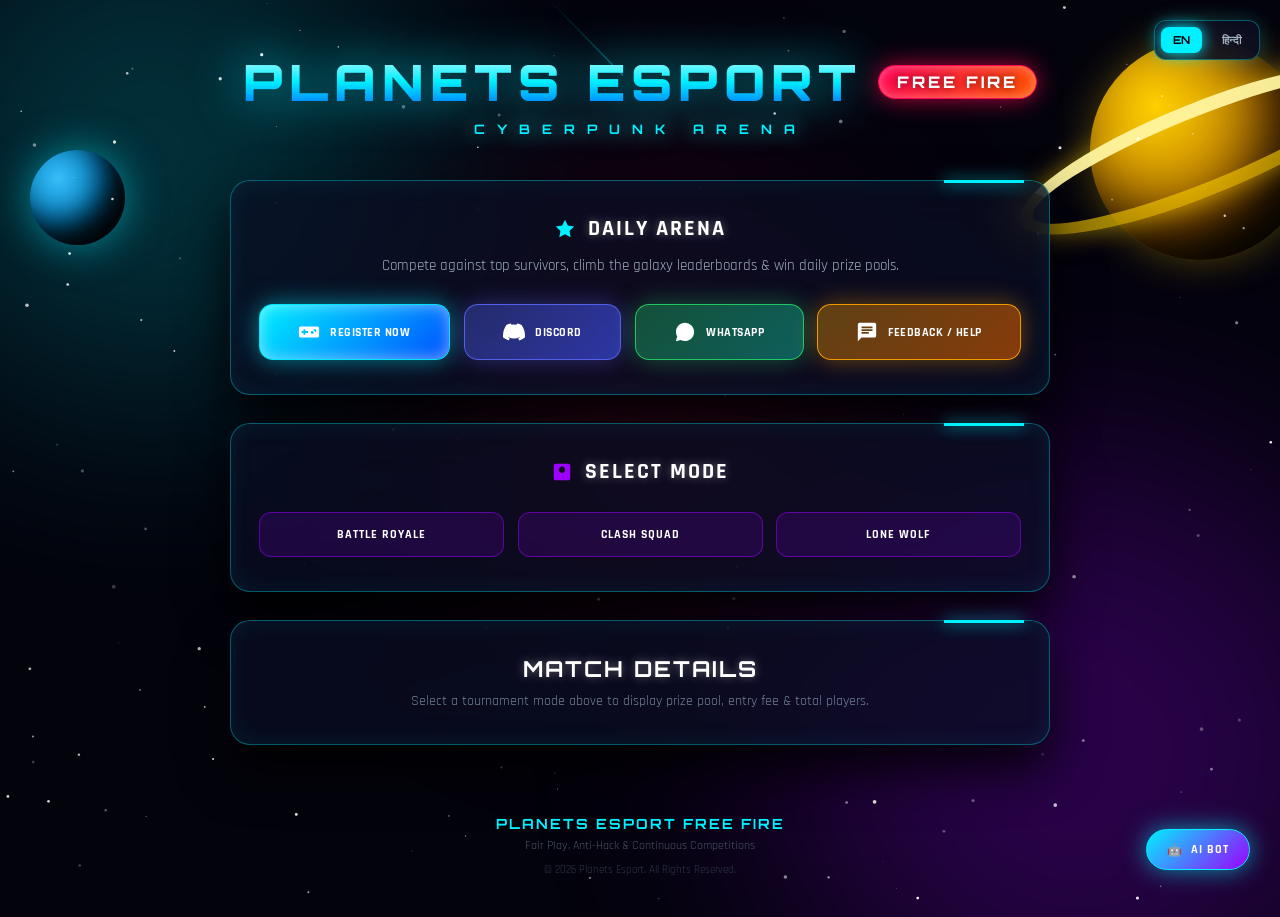
==== index.html @ 7aed485d "Add files via upload" ====
<!DOCTYPE html>
<html lang="en">

<head>
  <meta charset="UTF-8">
  <meta name="viewport" content="width=device-width, initial-scale=1.0">
  <title data-en="PLANETS ESPORT | Cyberpunk Arena" data-hi="प्लैनेट्स ईस्पोर्ट्स | साइबरपंक एरिना">PLANETS ESPORT | Cyberpunk Arena</title>

  <!-- Google Fonts -->
  <link rel="preconnect" href="https://fonts.googleapis.com">
  <link rel="preconnect" href="https://fonts.gstatic.com" crossorigin>
  <link href="https://fonts.googleapis.com/css2?family=Orbitron:wght@500;700;900&family=Rajdhani:wght@600;700&display=swap" rel="stylesheet">

  <style>
    :root {
      --primary: #00f0ff;
      --secondary: #9d00ff;
      --accent: #ff0055;
      --gold: #ffd700;
      --bg-dark: #03030c;
      --card-bg: rgba(10, 14, 35, 0.75);
      --card-border: rgba(0, 240, 255, 0.35);
    }

    html {
      scroll-behavior: smooth;
    }

    * {
      margin: 0;
      padding: 0;
      box-sizing: border-box;
      font-family: 'Rajdhani', sans-serif;
    }

    body {
      background: var(--bg-dark);
      color: #ffffff;
      overflow-x: hidden;
      min-height: 100vh;
      position: relative;
      -webkit-font-smoothing: antialiased;
      -moz-osx-font-smoothing: grayscale;
    }

    /* --- LANGUAGE SWITCHER STYLES --- */
    .lang-switcher {
      position: absolute;
      top: 20px;
      right: 20px;
      z-index: 100;
      display: flex;
      gap: 8px;
      background: rgba(10, 14, 35, 0.85);
      backdrop-filter: blur(15px);
      border: 1px solid var(--card-border);
      padding: 6px;
      border-radius: 12px;
      box-shadow: 0 0 20px rgba(0, 240, 255, 0.2);
    }

    .lang-btn {
      background: transparent;
      border: none;
      color: #a0aec0;
      font-family: 'Orbitron', sans-serif;
      font-weight: 700;
      font-size: 11px;
      padding: 6px 12px;
      border-radius: 8px;
      cursor: pointer;
      transition: all 0.3s ease;
    }

    .lang-btn.active, .lang-btn:hover {
      background: var(--primary);
      color: #03030c;
      box-shadow: 0 0 15px var(--primary);
    }

    /* --- BACKGROUND CANVAS & COSMIC GLOWS --- */
    #space-canvas {
      position: fixed;
      inset: 0;
      width: 100%;
      height: 100%;
      pointer-events: none;
      z-index: -10;
      will-change: transform;
    }

    .nebula-glow {
      position: fixed;
      border-radius: 50%;
      filter: blur(120px);
      pointer-events: none;
      z-index: -15;
      animation: pulseGlow 10s ease-in-out infinite alternate;
      will-change: transform, opacity;
    }

    .glow-1 {
      width: 500px;
      height: 500px;
      background: rgba(0, 240, 255, 0.2);
      top: -100px;
      left: -100px;
    }

    .glow-2 {
      width: 600px;
      height: 600px;
      background: rgba(157, 0, 255, 0.25);
      bottom: -150px;
      right: -100px;
      animation-delay: -3s;
    }

    .glow-3 {
      width: 400px;
      height: 400px;
      background: rgba(255, 0, 85, 0.18);
      top: 45%;
      left: 50%;
      transform: translate3d(-50%, -50%, 0);
      animation-delay: -6s;
    }

    @keyframes pulseGlow {
      0% { opacity: 0.5; transform: scale(0.85) translate3d(0, 0, 0); }
      100% { opacity: 1; transform: scale(1.15) translate3d(0, 0, 0); }
    }

    /* --- 3D PLANETS --- */
    .saturn {
      position: fixed;
      right: -30px;
      top: 40px;
      width: 220px;
      height: 220px;
      border-radius: 50%;
      background: radial-gradient(circle at 30% 30%, #ffd000 0%, #a86200 60%, #1b0f00 100%);
      box-shadow: inset -35px -35px 60px rgba(0, 0, 0, 0.95), 0 0 40px rgba(255, 208, 0, 0.3);
      animation: planetFloat 12s ease-in-out infinite alternate;
      z-index: -12;
      pointer-events: none;
      will-change: transform;
    }

    .saturn::before {
      content: "";
      position: absolute;
      top: 50%;
      left: 50%;
      width: 360px;
      height: 65px;
      border: 14px solid rgba(255, 208, 0, 0.6);
      border-top-color: rgba(255, 245, 160, 0.95);
      border-radius: 50%;
      transform: translate(-50%, -50%) rotate(-22deg);
      box-shadow: 0 0 25px rgba(255, 208, 0, 0.5);
    }

    .earth {
      position: fixed;
      left: 30px;
      top: 150px;
      width: 95px;
      height: 95px;
      border-radius: 50%;
      background: radial-gradient(circle at 30% 30%, #38bdf8 0%, #0284c7 50%, #022038 100%);
      box-shadow: inset -20px -20px 30px rgba(0, 0, 0, 0.95), 0 0 40px rgba(0, 240, 255, 0.5);
      animation: planetFloat 9s ease-in-out infinite alternate-reverse;
      z-index: -12;
      pointer-events: none;
      will-change: transform;
    }

    @keyframes planetFloat {
      0% { transform: translate3d(0, 0, 0) rotate(0deg); }
      100% { transform: translate3d(0, 28px, 0) rotate(8deg); }
    }

    /* --- HEADER & STYLIZED FREE FIRE LOGO --- */
    header {
      text-align: center;
      padding: 50px 20px 15px;
      position: relative;
      z-index: 10;
      animation: headerSlideDown 0.8s cubic-bezier(0.16, 1, 0.3, 1) forwards;
    }

    @keyframes headerSlideDown {
      from { opacity: 0; transform: translate3d(0, -30px, 0); }
      to { opacity: 1; transform: translate3d(0, 0, 0); }
    }

    .logo {
      font-family: 'Orbitron', sans-serif;
      font-size: 50px;
      font-weight: 900;
      letter-spacing: 6px;
      background: linear-gradient(180deg, #ffffff 0%, var(--primary) 50%, #0044ff 100%);
      -webkit-background-clip: text;
      color: transparent;
      text-shadow: 0 0 50px rgba(0, 240, 255, 0.8);
      display: inline-flex;
      align-items: center;
      gap: 16px;
      flex-wrap: wrap;
      justify-content: center;
    }

    .tag-ff {
      font-family: 'Orbitron', sans-serif;
      font-size: 16px;
      font-weight: 800;
      letter-spacing: 3px;
      color: #ffffff;
      background: linear-gradient(135deg, #ff0055 0%, #ff5500 100%);
      border: 1px solid rgba(255, 0, 85, 0.9);
      padding: 6px 18px;
      border-radius: 20px;
      box-shadow: 0 0 25px rgba(255, 0, 85, 0.7), inset 0 0 12px rgba(255, 255, 255, 0.4);
      text-shadow: 0 0 8px rgba(0, 0, 0, 0.6);
      vertical-align: middle;
      text-transform: uppercase;
      animation: tagPulse 2s ease-in-out infinite alternate;
    }

    @keyframes tagPulse {
      0% { box-shadow: 0 0 15px rgba(255, 0, 85, 0.5), inset 0 0 8px rgba(255, 255, 255, 0.2); }
      100% { box-shadow: 0 0 30px rgba(255, 0, 85, 0.9), inset 0 0 16px rgba(255, 255, 255, 0.5); }
    }

    .subtitle {
      font-family: 'Orbitron', sans-serif;
      font-size: 13px;
      font-weight: 700;
      letter-spacing: 12px;
      color: var(--primary);
      margin-top: 8px;
      text-shadow: 0 0 20px var(--primary);
    }

    /* --- HOLOGRAPHIC GLASS CARDS --- */
    .card {
      width: 90%;
      max-width: 820px;
      margin: 28px auto;
      padding: 34px 28px;
      background: var(--card-bg);
      backdrop-filter: blur(25px);
      -webkit-backdrop-filter: blur(25px);
      border-radius: 20px;
      border: 1px solid var(--card-border);
      box-shadow: 0 25px 50px rgba(0, 0, 0, 0.85), inset 0 0 25px rgba(0, 240, 255, 0.08);
      text-align: center;
      position: relative;
      z-index: 10;
      opacity: 0;
      transform: translate3d(0, 30px, 0);
      animation: cardEntrance 0.8s cubic-bezier(0.16, 1, 0.3, 1) forwards;
      transition: transform 0.4s cubic-bezier(0.16, 1, 0.3, 1), border-color 0.4s ease, box-shadow 0.4s ease;
      will-change: transform, opacity;
    }

    .card:nth-child(2) { animation-delay: 0.15s; }
    .card:nth-child(3) { animation-delay: 0.25s; }
    .card:nth-child(4) { animation-delay: 0.35s; }

    @keyframes cardEntrance {
      to { opacity: 1; transform: translate3d(0, 0, 0); }
    }

    .card:hover {
      border-color: rgba(0, 240, 255, 0.8);
      box-shadow: 0 30px 60px rgba(0, 0, 0, 0.95), inset 0 0 35px rgba(0, 240, 255, 0.18);
      transform: translate3d(0, -6px, 0);
    }

    .card::after {
      content: "";
      position: absolute;
      top: -1px;
      right: 25px;
      width: 80px;
      height: 3px;
      background: var(--primary);
      box-shadow: 0 0 15px var(--primary);
    }

    .card h2 {
      font-family: 'Orbitron', sans-serif;
      font-size: 22px;
      letter-spacing: 2px;
      color: #ffffff;
      display: flex;
      align-items: center;
      justify-content: center;
      gap: 12px;
      text-transform: uppercase;
      text-shadow: 0 0 10px rgba(255, 255, 255, 0.4);
      flex-wrap: wrap;
    }

    .icon {
      width: 22px;
      height: 22px;
      fill: currentColor;
      flex-shrink: 0;
    }

    /* --- BUTTONS & CONTROLS FIX FOR HINDI SPACING --- */
    .btn-group {
      display: flex;
      flex-wrap: wrap;
      justify-content: center;
      gap: 14px;
      margin-top: 26px;
      position: relative;
      z-index: 20;
    }

    .button {
      position: relative;
      display: inline-flex;
      align-items: center;
      justify-content: center;
      gap: 10px;
      padding: 16px 22px;
      border-radius: 14px;
      color: #ffffff;
      font-family: 'Orbitron', sans-serif;
      font-weight: 800;
      font-size: 12px;
      letter-spacing: 0.5px;
      text-decoration: none;
      text-transform: uppercase;
      cursor: pointer;
      user-select: none;
      overflow: hidden;
      transition: transform 0.3s cubic-bezier(0.2, 0.8, 0.2, 1), box-shadow 0.3s ease, background 0.3s ease;
      border: 1px solid rgba(255, 255, 255, 0.25);
      will-change: transform;
      text-align: center;
      white-space: nowrap;
      flex: 1 1 auto;
      min-width: 140px;
    }

    .button .ripple {
      position: absolute;
      border-radius: 50%;
      background: rgba(255, 255, 255, 0.6);
      transform: scale(0);
      animation: rippleEffect 0.6s linear;
      pointer-events: none;
    }

    @keyframes rippleEffect {
      to { transform: scale(4); opacity: 0; }
    }

    .button.register {
      background: linear-gradient(135deg, #00f0ff 0%, #0051ff 50%, #9d00ff 100%);
      background-size: 200% 200%;
      animation: gradientShift 4s ease infinite;
      box-shadow: 0 0 25px rgba(0, 240, 255, 0.5), inset 0 0 15px rgba(255, 255, 255, 0.5);
      border-color: rgba(0, 240, 255, 0.9);
    }

    .button.register:hover {
      transform: translate3d(0, -5px, 0) scale(1.04);
      box-shadow: 0 0 50px rgba(0, 240, 255, 0.9), inset 0 0 25px rgba(255, 255, 255, 0.9);
    }

    .button.discord {
      background: linear-gradient(135deg, rgba(88, 101, 242, 0.35) 0%, rgba(64, 78, 237, 0.65) 100%);
      border: 1px solid rgba(88, 101, 242, 0.9);
      box-shadow: 0 0 25px rgba(88, 101, 242, 0.4);
      backdrop-filter: blur(12px);
    }

    .button.discord:hover {
      transform: translate3d(0, -5px, 0) scale(1.04);
      background: linear-gradient(135deg, rgba(88, 101, 242, 0.8) 0%, rgba(64, 78, 237, 0.95) 100%);
      box-shadow: 0 0 50px rgba(88, 101, 242, 0.9);
    }

    .button.whatsapp {
      background: linear-gradient(135deg, rgba(37, 211, 102, 0.35) 0%, rgba(18, 140, 126, 0.65) 100%);
      border: 1px solid rgba(37, 211, 102, 0.9);
      box-shadow: 0 0 25px rgba(37, 211, 102, 0.4);
      backdrop-filter: blur(12px);
    }

    .button.whatsapp:hover {
      transform: translate3d(0, -5px, 0) scale(1.04);
      background: linear-gradient(135deg, rgba(37, 211, 102, 0.8) 0%, rgba(18, 140, 126, 0.95) 100%);
      box-shadow: 0 0 50px rgba(37, 211, 102, 0.9);
    }

    .button.feedback {
      background: linear-gradient(135deg, rgba(255, 165, 0, 0.35) 0%, rgba(204, 85, 0, 0.65) 100%);
      border: 1px solid rgba(255, 165, 0, 0.9);
      box-shadow: 0 0 25px rgba(255, 165, 0, 0.4);
      backdrop-filter: blur(12px);
    }

    .button.feedback:hover {
      transform: translate3d(0, -5px, 0) scale(1.04);
      background: linear-gradient(135deg, rgba(255, 165, 0, 0.8) 0%, rgba(204, 85, 0, 0.95) 100%);
      box-shadow: 0 0 50px rgba(255, 165, 0, 0.9);
    }

    @keyframes gradientShift {
      0% { background-position: 0% 50%; }
      50% { background-position: 100% 50%; }
      100% { background-position: 0% 50%; }
    }

    .modeBtn {
      display: inline-flex;
      align-items: center;
      justify-content: center;
      gap: 8px;
      padding: 14px 22px;
      border: 1px solid rgba(157, 0, 255, 0.5);
      border-radius: 12px;
      background: rgba(157, 0, 255, 0.15);
      color: #ffffff;
      font-family: 'Orbitron', sans-serif;
      font-weight: 700;
      font-size: 12px;
      letter-spacing: 1px;
      cursor: pointer;
      transition: transform 0.3s cubic-bezier(0.16, 1, 0.3, 1), background 0.3s ease, box-shadow 0.3s ease, border-color 0.3s ease;
      user-select: none;
      will-change: transform;
      text-align: center;
      flex: 1 1 140px;
    }

    .modeBtn:hover, .modeBtn.active {
      background: linear-gradient(135deg, var(--secondary) 0%, var(--accent) 100%);
      border-color: #ff0055;
      box-shadow: 0 0 30px rgba(255, 0, 85, 0.8);
      transform: translate3d(0, -4px, 0) scale(1.02);
    }

    /* --- STATS GRID & PRIZES --- */
    .stats-grid {
      display: grid;
      grid-template-columns: repeat(auto-fit, minmax(150px, 1fr));
      gap: 16px;
      margin-top: 24px;
    }

    .stat-box {
      background: rgba(4, 8, 22, 0.85);
      border: 1px solid rgba(0, 240, 255, 0.3);
      padding: 18px 12px;
      border-radius: 14px;
      box-shadow: inset 0 0 15px rgba(0, 240, 255, 0.05);
      transition: transform 0.3s ease, border-color 0.3s ease, box-shadow 0.3s ease;
    }

    .stat-box:hover {
      transform: translate3d(0, -4px, 0);
      border-color: rgba(0, 240, 255, 0.7);
      box-shadow: 0 10px 25px rgba(0, 240, 255, 0.2), inset 0 0 15px rgba(0, 240, 255, 0.1);
    }

    .stat-box h3 {
      font-family: 'Orbitron', sans-serif;
      font-size: 22px;
      color: var(--primary);
      text-shadow: 0 0 15px rgba(0, 240, 255, 0.6);
    }

    .stat-box h3.gold {
      color: var(--gold);
      text-shadow: 0 0 15px rgba(255, 215, 0, 0.6);
    }

    .stat-box h3.accent {
      color: var(--accent);
      text-shadow: 0 0 15px rgba(255, 0, 85, 0.6);
    }

    .stat-box p {
      font-size: 11px;
      color: #8a99ad;
      text-transform: uppercase;
      letter-spacing: 1px;
      margin-top: 6px;
      font-weight: 700;
    }

    .prizes-container {
      margin-top: 24px;
      display: flex;
      flex-direction: column;
      gap: 10px;
      align-items: center;
    }

    .prize-badge {
      display: flex;
      align-items: center;
      justify-content: space-between;
      gap: 16px;
      font-family: 'Rajdhani', sans-serif;
      font-size: 16px;
      font-weight: 700;
      background: rgba(255, 255, 255, 0.04);
      padding: 10px 20px;
      border-radius: 25px;
      border: 1px solid rgba(255, 255, 255, 0.12);
      width: 100%;
      max-width: 380px;
      transition: transform 0.25s cubic-bezier(0.16, 1, 0.3, 1), border-color 0.25s ease, background 0.25s ease;
    }

    .prize-badge:hover {
      transform: translate3d(0, -3px, 0);
      background: rgba(255, 255, 255, 0.08);
    }

    .rank-1 { border-color: rgba(255, 215, 0, 0.8); color: #ffd700; background: rgba(255, 215, 0, 0.06); box-shadow: 0 0 20px rgba(255, 215, 0, 0.15); }
    .rank-2 { border-color: rgba(192, 192, 192, 0.8); color: #e2e8f0; background: rgba(192, 192, 192, 0.06); box-shadow: 0 0 20px rgba(192, 192, 192, 0.15); }
    .rank-3 { border-color: rgba(205, 127, 50, 0.8); color: #cd7f32; background: rgba(205, 127, 50, 0.06); box-shadow: 0 0 20px rgba(205, 127, 50, 0.15); }

    /* --- PLANETS AI ASSISTANT WIDGET --- */
    .ai-widget-container {
      position: fixed;
      bottom: 30px;
      right: 30px;
      z-index: 999;
    }

    .ai-toggle-btn {
      background: linear-gradient(135deg, var(--primary) 0%, var(--secondary) 100%);
      color: #ffffff;
      border: 1px solid var(--primary);
      padding: 12px 20px;
      border-radius: 30px;
      font-family: 'Orbitron', sans-serif;
      font-weight: 700;
      font-size: 12px;
      letter-spacing: 1px;
      cursor: pointer;
      box-shadow: 0 0 25px rgba(0, 240, 255, 0.6);
      transition: transform 0.3s cubic-bezier(0.16, 1, 0.3, 1), box-shadow 0.3s ease;
      display: flex;
      align-items: center;
      gap: 8px;
      will-change: transform;
    }

    .ai-toggle-btn:hover {
      transform: scale(1.08) translate3d(0, -3px, 0);
      box-shadow: 0 0 40px rgba(0, 240, 255, 0.9);
    }

    .ai-chat-card {
      display: none;
      position: absolute;
      bottom: 70px;
      right: 0;
      width: 320px;
      height: 420px;
      background: rgba(6, 10, 28, 0.96);
      backdrop-filter: blur(25px);
      -webkit-backdrop-filter: blur(25px);
      border: 1px solid var(--primary);
      border-radius: 18px;
      box-shadow: 0 15px 40px rgba(0, 0, 0, 0.95), 0 0 25px rgba(0, 240, 255, 0.25);
      flex-direction: column;
      overflow: hidden;
      animation: popIn 0.35s cubic-bezier(0.16, 1, 0.3, 1) forwards;
      will-change: transform, opacity;
    }

    @keyframes popIn {
      from { opacity: 0; transform: scale(0.9) translate3d(0, 20px, 0); }
      to { opacity: 1; transform: scale(1) translate3d(0, 0, 0); }
    }

    .ai-chat-header {
      background: rgba(0, 240, 255, 0.12);
      padding: 12px 16px;
      border-bottom: 1px solid rgba(0, 240, 255, 0.3);
      display: flex;
      justify-content: space-between;
      align-items: center;
      font-family: 'Orbitron', sans-serif;
      font-size: 12px;
      color: var(--primary);
    }

    .ai-chat-messages {
      flex: 1;
      padding: 14px;
      overflow-y: auto;
      display: flex;
      flex-direction: column;
      gap: 10px;
      scroll-behavior: smooth;
    }

    .ai-msg {
      max-width: 88%;
      padding: 10px 12px;
      border-radius: 12px;
      font-size: 13px;
      line-height: 1.4;
      animation: fadeInMsg 0.3s cubic-bezier(0.16, 1, 0.3, 1) forwards;
      will-change: transform, opacity;
    }

    @keyframes fadeInMsg {
      from { opacity: 0; transform: translate3d(0, 10px, 0); }
      to { opacity: 1; transform: translate3d(0, 0, 0); }
    }

    .ai-msg.bot {
      background: rgba(0, 240, 255, 0.12);
      border: 1px solid rgba(0, 240, 255, 0.3);
      color: #e2e8f0;
      align-self: flex-start;
      border-bottom-left-radius: 2px;
    }

    .ai-msg.user {
      background: linear-gradient(135deg, var(--secondary) 0%, var(--accent) 100%);
      color: #ffffff;
      align-self: flex-end;
      border-bottom-right-radius: 2px;
    }

    .ai-quick-topics {
      display: flex;
      flex-wrap: wrap;
      gap: 6px;
      padding: 8px 12px;
      background: rgba(0, 0, 0, 0.4);
      border-top: 1px solid rgba(255, 255, 255, 0.05);
    }

    .chip {
      background: rgba(0, 240, 255, 0.15);
      border: 1px solid rgba(0, 240, 255, 0.3);
      color: var(--primary);
      padding: 4px 8px;
      border-radius: 12px;
      font-size: 10px;
      cursor: pointer;
      font-family: 'Rajdhani', sans-serif;
      font-weight: 700;
      transition: background 0.25s ease, color 0.25s ease, transform 0.25s ease;
    }

    .chip:hover {
      background: var(--primary);
      color: #000;
      transform: translate3d(0, -2px, 0);
    }

    .ai-chat-input-area {
      display: flex;
      border-top: 1px solid rgba(0, 240, 255, 0.3);
      background: rgba(0, 0, 0, 0.5);
    }

    .ai-chat-input-area input {
      flex: 1;
      background: transparent;
      border: none;
      padding: 12px;
      color: #ffffff;
      font-size: 12px;
      outline: none;
    }

    .ai-chat-input-area button {
      background: var(--primary);
      border: none;
      color: #000;
      padding: 0 16px;
      font-family: 'Orbitron', sans-serif;
      font-weight: 700;
      font-size: 11px;
      cursor: pointer;
      transition: background 0.25s ease;
    }

    .ai-chat-input-area button:hover {
      background: #80f8ff;
    }

    footer {
      text-align: center;
      padding: 40px 20px;
      color: #4a5568;
      margin-top: 30px;
      position: relative;
      z-index: 10;
    }

    @media (max-width: 768px) {
      .logo { font-size: 26px; letter-spacing: 2px; }
      .tag-ff { font-size: 11px; padding: 4px 10px; }
      .subtitle { font-size: 10px; letter-spacing: 4px; }
      .saturn { width: 120px; height: 120px; right: -15px; top: 15px; }
      .saturn::before { width: 190px; height: 35px; }
      .earth { width: 50px; height: 50px; left: 10px; top: 60px; }
      .card { width: 94%; padding: 20px 14px; }
      .button { min-width: calc(50% - 7px); padding: 12px 10px; font-size: 11px; }
      .modeBtn { flex: 1 1 100%; }
      .ai-chat-card { width: 280px; right: -5px; height: 380px; }
      .stats-grid { grid-template-columns: repeat(2, 1fr); }
    }
  </style>
</head>

<body>

  <!-- Language Switcher -->
  <div class="lang-switcher">
    <button class="lang-btn active" id="btnEn" onclick="setLanguage('en')">EN</button>
    <button class="lang-btn" id="btnHi" onclick="setLanguage('hi')">हिन्दी</button>
  </div>

  <!-- Space Canvas Background -->
  <canvas id="space-canvas"></canvas>

  <!-- Ambient Nebula Orbs -->
  <div class="nebula-glow glow-1"></div>
  <div class="nebula-glow glow-2"></div>
  <div class="nebula-glow glow-3"></div>

  <!-- Planets Background -->
  <div class="saturn"></div>
  <div class="earth"></div>

  <!-- Header -->
  <header>
    <div class="logo">
      PLANETS ESPORT <span class="tag-ff">FREE FIRE</span>
    </div>
    <div class="subtitle" data-en="CYBERPUNK ARENA" data-hi="साइबरपंक एरिना">CYBERPUNK ARENA</div>
  </header>

  <!-- Main Registration Portal -->
  <div class="card">
    <h2>
      <svg class="icon" viewBox="0 0 24 24"><path fill="var(--primary)" d="M12 2L15.09 8.26L22 9.27L17 14.14L18.18 21.02L12 17.77L5.82 21.02L7 14.14L2 9.27L8.91 8.26L12 2Z"/></svg>
      <span data-en="DAILY ARENA" data-hi="दैनिक एरिना">DAILY ARENA</span>
    </h2>
    <p style="margin: 12px 0 20px; color: #a0aec0; font-size: 15px; line-height: 1.5;" data-en="Compete against top survivors, climb the galaxy leaderboards & win daily prize pools." data-hi="शीर्ष उत्तरजीवियों के खिलाफ प्रतिस्पर्धा करें, गैलेक्सी लीडरबोर्ड पर चढ़ें और दैनिक पुरस्कार पूल जीतें।">
      Compete against top survivors, climb the galaxy leaderboards & win daily prize pools.
    </p>

    <div class="btn-group">
      <a class="button register" href="https://docs.google.com/forms/d/e/1FAIpQLSf3ktwGZacwDV0MKXi29xuh-8oTKo0y3-JVr6IQe2TzsKm43w/viewform?usp=dialog" target="_blank">
        <svg class="icon" viewBox="0 0 24 24"><path fill="currentColor" d="M21 6H3c-1.1 0-2 .9-2 2v8c0 1.1.9 2 2 2h18c1.1 0 2-.9 2-2V8c0-1.1-.9-2-2-2zm-10 7H8v2H6v-2H4v-2h2V9h2v2h3v2zm4.5 1c-.83 0-1.5-.67-1.5-1.5s.67-1.5 1.5-1.5 1.5.67 1.5 1.5-.67 1.5-1.5 1.5zm3-3c-.83 0-1.5-.67-1.5-1.5S17.67 9 18.5 9s1.5.67 1.5 1.5-.67 1.5-1.5 1.5z"/></svg>
        <span data-en="REGISTER NOW" data-hi="अभी रजिस्टर करें">REGISTER NOW</span>
      </a>
      <a class="button discord" href="https://discord.gg/kcvREy8Kk" target="_blank">
        <svg class="icon" viewBox="0 0 24 24"><path fill="currentColor" d="M20.317 4.37a19.791 19.791 0 0 0-4.885-1.515a.074.074 0 0 0-.079.037c-.21.375-.444.864-.608 1.25a18.27 18.27 0 0 0-5.487 0a12.64 12.64 0 0 0-.617-1.25a.077.077 0 0 0-.079-.037A19.736 19.736 0 0 0 3.677 4.37a.07.07 0 0 0-.032.027C.533 9.046-.32 13.58.099 18.057a.082.082 0 0 0 .031.057a19.9 19.9 0 0 0 5.993 3.03a.078.078 0 0 0 .084-.028a14.09 14.09 0 0 0 1.226-1.994a.076.076 0 0 0-.041-.106a13.107 13.107 0 0 1-1.872-.892a.077.077 0 0 1-.008-.128a10.2 10.2 0 0 0 .372-.292a.074.074 0 0 1 .077-.01c3.928 1.793 8.18 1.793 12.061 0a.074.074 0 0 1 .078.01c.12.098.246.198.373.292a.077.077 0 0 1-.006.127a12.299 12.299 0 0 1-1.873.892a.077.077 0 0 0-.041.107c.36.698.772 1.362 1.225 1.993a.076.076 0 0 0 .084.028a19.839 19.839 0 0 0 6.002-3.03a.077.077 0 0 0 .032-.054c.5-5.177-.838-9.674-3.549-13.66a.061.061 0 0 0-.031-.028z"/></svg>
        <span data-en="DISCORD" data-hi="DISCORD">DISCORD</span>
      </a>
      <a class="button whatsapp" href="https://whatsapp.com/channel/0029Vb8oK1mGE56rfZYkbp2t" target="_blank">
        <svg class="icon" viewBox="0 0 24 24"><path fill="currentColor" d="M12.04 2c-5.46 0-9.91 4.45-9.91 9.91 0 1.75.46 3.45 1.32 4.95L2.05 22l5.25-1.38c1.45.79 3.08 1.21 4.74 1.21 5.46 0 9.91-4.45 9.91-9.91 0-2.65-1.03-5.14-2.9-7.01A9.816 9.816 0 0 0 12.04 2z"/></svg>
        <span data-en="WHATSAPP" data-hi="WHATSAPP">WHATSAPP</span>
      </a>
      <a class="button feedback" href="https://forms.gle/3aBBtnxgx54xY8VeA" target="_blank">
        <svg class="icon" viewBox="0 0 24 24"><path fill="currentColor" d="M20 2H4c-1.1 0-1.99.9-1.99 2L2 22l4-4h14c1.1 0 2-.9 2-2V4c0-1.1-.9-2-2-2zM6 9h12v2H6V9zm8 5H6v-2h8v2zm4-6H6V6h12v2z"/></svg>
        <span data-en="FEEDBACK / HELP" data-hi="फीडबैक / सहायता">FEEDBACK / HELP</span>
      </a>
    </div>
  </div>

  <!-- Tournament Mode Selector -->
  <div class="card">
    <h2>
      <svg class="icon" viewBox="0 0 24 24"><path fill="var(--secondary)" d="M19 3H5c-1.1 0-2 .9-2 2v14c0 1.1.9 2 2 2h14c1.1 0 2-.9 2-2V5c0-1.1-.9-2-2-2zm-7 3c1.93 0 3.5 1.57 3.5 3.5S13.93 13 12 13s-3.5-1.57-3.5-3.5S10.07 6 12 6z"/></svg>
      <span data-en="SELECT MODE" data-hi="मोड चुनें">SELECT MODE</span>
    </h2>
    <div class="btn-group">
      <button class="modeBtn" id="btnBR" onclick="showBR()"><span data-en="BATTLE ROYALE" data-hi="battle royale">BATTLE ROYALE</span></button>
      <button class="modeBtn" id="btnCS" onclick="showCS()"><span data-en="CLASH SQUAD" data-hi="clash squad">CLASH SQUAD</span></button>
      <button class="modeBtn" id="btnLW" onclick="showLW()"><span data-en="LONE WOLF" data-hi="lonewolf">LONE WOLF</span></button>
    </div>
  </div>

  <!-- Battle Royale Sub Selector -->
  <div class="card" id="brTypes" style="display: none;">
    <h2 data-en="SELECT TEAM SIZE (BATTLE ROYALE)" data-hi="टीम का आकार चुनें (बैटल रॉयल)">
      <span data-en="SELECT TEAM SIZE (BATTLE ROYALE)" data-hi="टीम का आकार चुनें (बैटल रॉयल)">SELECT TEAM SIZE (BATTLE ROYALE)</span>
    </h2>
    <div class="btn-group">
      <button class="modeBtn" onclick="showSolo()"><span data-en="SOLO" data-hi="सोलो">SOLO</span></button>
      <button class="modeBtn" onclick="showDuo()"><span data-en="DUO" data-hi="डुओ">DUO</span></button>
      <button class="modeBtn" onclick="showSquad()"><span data-en="SQUAD" data-hi="स्क्वाड">SQUAD</span></button>
    </div>
  </div>

  <!-- Lone Wolf Sub Selector -->
  <div class="card" id="lwTypes" style="display: none;">
    <h2>
      <span data-en="SELECT TEAM SIZE (LONE WOLF)" data-hi="टीम का आकार चुनें (लोन वुल्फ)">SELECT TEAM SIZE (LONE WOLF)</span>
    </h2>
    <div class="btn-group">
      <button class="modeBtn" onclick="showLWSolo()"><span data-en="LONE WOLF SOLO (1v1)" data-hi="लोन वुल्फ सोलो (1v1)">LONE WOLF SOLO (1v1)</span></button>
      <button class="modeBtn" onclick="showLWDuo()"><span data-en="LONE WOLF DUO (2v2)" data-hi="लोन वुल्फ डुओ (2v2)">LONE WOLF DUO (2v2)</span></button>
    </div>
  </div>

  <!-- Dynamic Stats Frame -->
  <div class="card" id="status">
    <h2 data-en="MATCH DETAILS" data-hi="मैच विवरण">MATCH DETAILS</h2>
    <p style="color: #718096; margin-top: 10px; font-size: 14px;" data-en="Select a tournament mode above to display prize pool, entry fee & total players." data-hi="पुरस्कार पूल, प्रवेश शुल्क और कुल खिलाड़ियों को प्रदर्शित करने के लिए ऊपर एक टूर्नामेंट मोड चुनें।">
      Select a tournament mode above to display prize pool, entry fee & total players.
    </p>
  </div>

  <!-- PLANETS AI ASSISTANT WIDGET -->
  <div class="ai-widget-container">
    <div class="ai-chat-card" id="aiCard">
      <div class="ai-chat-header">
        <span data-en="🤖 PLANETS BOT" data-hi="🤖 PLANETS BOT">🤖 PLANETS BOT</span>
        <span style="cursor:pointer;" onclick="toggleAI()">✕</span>
      </div>
      <div class="ai-chat-messages" id="aiMessages">
        <div class="ai-msg bot" data-en="Greetings Survivor! I am your Planets Esport Assistant. Ask me anything about player counts, entry fees, or prize pools!" data-hi="नमस्कार उत्तरजीवी! मैं आपका प्लैनेट्स ईस्पोर्ट्स सहायक हूँ। मुझसे खिलाड़ी संख्या, प्रवेश शुल्क या पुरस्कार पूल के बारे में कुछ भी पूछें!">
          Greetings Survivor! I am your Planets Esport Assistant. Ask me anything about player counts, entry fees, or prize pools!
        </div>
      </div>
      <div class="ai-quick-topics">
        <span class="chip" onclick="askQuick('What is BR Solo entry fee?')" data-en="BR Entry Fee?" data-hi="बीआर एंट्री फीस?">BR Entry Fee?</span>
        <span class="chip" onclick="askQuick('How many total players in CS?')" data-en="CS Players?" data-hi="सीएस खिलाड़ी?">CS Players?</span>
        <span class="chip" onclick="askQuick('What is the prize pool?')" data-en="Prize Pools?" data-hi="प्राइज पूल?">Prize Pools?</span>
      </div>
      <div class="ai-chat-input-area">
        <input type="text" id="aiInput" placeholder="Ask about tourneys..." data-en-placeholder="Ask about tourneys..." data-hi-placeholder="टूर्नामेंट के बारे में पूछें..." onkeydown="if(event.key==='Enter') sendAIMessage()">
        <button onclick="sendAIMessage()" data-en="SEND" data-hi="भेजें">SEND</button>
      </div>
    </div>
    <button class="ai-toggle-btn" onclick="toggleAI()">
      🤖 <span data-en="AI BOT" data-hi="AI BOT">AI BOT</span>
    </button>
  </div>

  <footer>
    <h2 style="font-family: 'Orbitron'; color: var(--primary); font-size: 14px; letter-spacing: 2px;" data-en="PLANETS ESPORT FREE FIRE" data-hi="PLANETS ESPORT FREE FIRE">PLANETS ESPORT FREE FIRE</h2>
    <p style="margin-top: 6px; font-size: 12px;" data-en="Fair Play, Anti-Hack & Continuous Competitions" data-hi="फेयर प्ले, एंटी-हैक और निरंतर प्रतियोगिताएं">Fair Play, Anti-Hack & Continuous Competitions</p>
    <p style="margin-top: 10px; font-size: 11px; color: #2d3748;" data-en="© 2026 Planets Esport. All Rights Reserved." data-hi="© 2026 Planets Esport. All Rights Reserved.">© 2026 Planets Esport. All Rights Reserved.</p>
  </footer>

  <!-- Script Engine -->
  <script>
    let currentLang = 'en';

    function setLanguage(lang) {
      currentLang = lang;
      document.getElementById('btnEn').classList.toggle('active', lang === 'en');
      document.getElementById('btnHi').classList.toggle('active', lang === 'hi');

      // Update all elements carrying data-en and data-hi
      document.querySelectorAll('[data-en]').forEach(el => {
        if (el.tagName === 'INPUT') {
          el.placeholder = el.getAttribute(`data-${lang}-placeholder`) || el.placeholder;
        } else {
          const text = el.getAttribute(`data-${lang}`);
          if (text) el.textContent = text;
        }
      });

      // Update dynamic match card content if active
      const statusBox = document.getElementById('status');
      if (window.lastActiveMode) {
        window.lastActiveMode();
      } else {
        statusBox.innerHTML = `
          <h2 data-en="MATCH DETAILS" data-hi="मैच विवरण">${lang === 'hi' ? 'मैच विवरण' : 'MATCH DETAILS'}</h2>
          <p style="color: #718096; margin-top: 10px; font-size: 14px;" data-en="Select a tournament mode above to display prize pool, entry fee & total players." data-hi="पुरस्कार पूल, प्रवेश शुल्क और कुल खिलाड़ियों को प्रदर्शित करने के लिए ऊपर एक टूर्नामेंट मोड चुनें।">
            ${lang === 'hi' ? 'पुरस्कार पूल, प्रवेश शुल्क और कुल खिलाड़ियों को प्रदर्शित करने के लिए ऊपर एक टूर्नामेंट मोड चुनें।' : 'Select a tournament mode above to display prize pool, entry fee & total players.'}
          </p>
        `;
      }
    }

    /* --- CANVAS ANIMATION --- */
    const canvas = document.getElementById('space-canvas');
    const ctx = canvas.getContext('2d');

    let w, h;
    function resizeCanvas() {
      w = canvas.width = window.innerWidth;
      h = canvas.height = window.innerHeight;
    }
    window.addEventListener('resize', resizeCanvas, { passive: true });
    resizeCanvas();

    let mouse = { x: 0, y: 0, targetX: 0, targetY: 0 };
    window.addEventListener('mousemove', (e) => {
      mouse.targetX = (e.clientX - w / 2) * 0.04;
      mouse.targetY = (e.clientY - h / 2) * 0.04;
    });

    const stars = Array.from({ length: 160 }, () => ({
      x: Math.random() * w,
      y: Math.random() * h,
      radius: Math.random() * 1.6 + 0.3,
      alpha: Math.random() * 0.8 + 0.2,
      speed: Math.random() * 0.015 + 0.005,
      parallaxFactor: Math.random() * 0.03 + 0.01
    }));

    class ShootingStar {
      constructor() { this.reset(); }
      reset() {
        this.x = Math.random() * (w * 1.2) - (w * 0.2);
        this.y = Math.random() * (h * 0.4) - 50;
        this.length = Math.random() * 140 + 70;
        this.speed = Math.random() * 12 + 10;
        this.angle = (Math.PI / 4) + (Math.random() * 0.2 - 0.1);
        this.dx = Math.cos(this.angle) * this.speed;
        this.dy = Math.sin(this.angle) * this.speed;
        this.opacity = Math.random() * 0.5 + 0.5;
        this.decay = Math.random() * 0.015 + 0.008;
        this.thickness = Math.random() * 1.8 + 1;
        this.color = { main: '0, 240, 255', tail: '157, 0, 255' };
        this.active = false;
      }
      spawn() { this.reset(); this.active = true; }
      update() {
        if (!this.active) return;
        this.x += this.dx;
        this.y += this.dy;
        this.opacity -= this.decay;
        if (this.opacity <= 0 || this.x > w + 200 || this.y > h + 200) this.active = false;
      }
      draw() {
        if (!this.active) return;
        const tailX = this.x - Math.cos(this.angle) * this.length;
        const tailY = this.y - Math.sin(this.angle) * this.length;
        const gradient = ctx.createLinearGradient(this.x, this.y, tailX, tailY);
        gradient.addColorStop(0, `rgba(${this.color.main}, ${this.opacity})`);
        gradient.addColorStop(1, `rgba(0, 0, 0, 0)`);
        ctx.beginPath();
        ctx.moveTo(this.x, this.y);
        ctx.lineTo(tailX, tailY);
        ctx.strokeStyle = gradient;
        ctx.lineWidth = this.thickness;
        ctx.stroke();
      }
    }

    const shootingStarPool = Array.from({ length: 8 }, () => new ShootingStar());
    setInterval(() => {
      const inactive = shootingStarPool.find(s => !s.active);
      if (inactive) inactive.spawn();
    }, 1200);

    function animateSpace() {
      ctx.clearRect(0, 0, w, h);
      mouse.x += (mouse.targetX - mouse.x) * 0.08;
      mouse.y += (mouse.targetY - mouse.y) * 0.08;
      const now = Date.now();
      for (let i = 0; i < stars.length; i++) {
        const s = stars[i];
        const alpha = Math.max(0.1, Math.min(1, s.alpha + Math.sin(now * s.speed) * 0.01));
        ctx.beginPath();
        ctx.arc(s.x + mouse.x * s.parallaxFactor, s.y + mouse.y * s.parallaxFactor, s.radius, 0, Math.PI * 2);
        ctx.fillStyle = `rgba(255, 255, 255, ${alpha})`;
        ctx.fill();
      }
      for (let i = 0; i < shootingStarPool.length; i++) {
        shootingStarPool[i].update();
        shootingStarPool[i].draw();
      }
      requestAnimationFrame(animateSpace);
    }
    animateSpace();

    /* --- MATCH CONFIGURATION ENGINE --- */
    const matchData = {
      cs: { total: 8, pool: "₹120", entry: "₹20", win: "₹120 (₹30 / player)" },
      brSolo: { total: 50, pool: "₹1000", entry: "₹30", r1: "₹650", r2: "₹250", r3: "₹100" },
      brDuo: { total: 50, pool: "₹950", entry: "₹25", r1: "₹500", r2: "₹350", r3: "₹100" },
      brSquad: { total: 50, pool: "₹800", entry: "₹20", r1: "₹450", r2: "₹250", r3: "₹100" },
      lwSolo: { total: 2, pool: "₹30", entry: "₹20", win: "₹30" },
      lwDuo: { total: 4, pool: "₹60", entry: "₹20", win: "₹60 (₹30 / player)" }
    };

    function updateMatchDetails(htmlContent) {
      const statusBox = document.getElementById('status');
      statusBox.style.opacity = '0';
      statusBox.style.transform = 'translate3d(0, 15px, 0)';
      setTimeout(() => {
        statusBox.innerHTML = htmlContent;
        statusBox.style.opacity = '1';
        statusBox.style.transform = 'translate3d(0, 0, 0)';
      }, 150);
    }

    function showCS() {
      document.getElementById('brTypes').style.display = 'none';
      document.getElementById('lwTypes').style.display = 'none';
      window.lastActiveMode = showCS;
      const d = matchData.cs;
      const title = currentLang === 'hi' ? '🔥 clash squad (4v4)' : '🔥 CLASH SQUAD (4v4)';
      const pPool = currentLang === 'hi' ? 'पुरस्कार पूल' : 'Prize Pool';
      const eFee = currentLang === 'hi' ? 'प्रवेश शुल्क' : 'Entry Fee';
      const tPlayers = currentLang === 'hi' ? 'कुल खिलाड़ी' : 'Total Players';
      const winTeam = currentLang === 'hi' ? '🥇 विजेता टीम' : '🥇 Winning Team';

      updateMatchDetails(`
        <h2>${title}</h2>
        <div class="stats-grid">
          <div class="stat-box"><h3 class="gold">${d.pool}</h3><p>${pPool}</p></div>
          <div class="stat-box"><h3 class="accent">${d.entry}</h3><p>${eFee}</p></div>
          <div class="stat-box"><h3>${d.total}</h3><p>${tPlayers}</p></div>
        </div>
        <div class="prizes-container">
          <div class="prize-badge rank-1"><span>${winTeam}</span> <span>${d.win}</span></div>
        </div>
      `);
    }

    function showBR() {
      document.getElementById('lwTypes').style.display = 'none';
      document.getElementById('brTypes').style.display = 'block';
    }

    function showLW() {
      document.getElementById('brTypes').style.display = 'none';
      document.getElementById('lwTypes').style.display = 'block';
    }

    function showSolo() {
      window.lastActiveMode = showSolo;
      const d = matchData.brSolo;
      const title = currentLang === 'hi' ? '🪂 battle royale सोलो' : '🪂 BATTLE ROYALE SOLO';
      const pPool = currentLang === 'hi' ? 'पुरस्कार पूल' : 'Prize Pool';
      const eFee = currentLang === 'hi' ? 'प्रवेश शुल्क' : 'Entry Fee';
      const tPlayers = currentLang === 'hi' ? 'कुल खिलाड़ी' : 'Total Players';
      const place1 = currentLang === 'hi' ? '🥇 पहला स्थान' : '🥇 1st Place';
      const place2 = currentLang === 'hi' ? '🥈 दूसरा स्थान' : '🥈 2nd Place';
      const place3 = currentLang === 'hi' ? '🥉 तीसरा स्थान' : '🥉 3rd Place';

      updateMatchDetails(`
        <h2>${title}</h2>
        <div class="stats-grid">
          <div class="stat-box"><h3 class="gold">${d.pool}</h3><p>${pPool}</p></div>
          <div class="stat-box"><h3 class="accent">${d.entry}</h3><p>${eFee}</p></div>
          <div class="stat-box"><h3>${d.total}</h3><p>${tPlayers}</p></div>
        </div>
        <div class="prizes-container">
          <div class="prize-badge rank-1"><span>${place1}</span> <span>${d.r1}</span></div>
          <div class="prize-badge rank-2"><span>${place2}</span> <span>${d.r2}</span></div>
          <div class="prize-badge rank-3"><span>${place3}</span> <span>${d.r3}</span></div>
        </div>
      `);
    }

    function showDuo() {
      window.lastActiveMode = showDuo;
      const d = matchData.brDuo;
      const title = currentLang === 'hi' ? '🪂 battle royale डुओ' : '🪂 BATTLE ROYALE DUO';
      const pPool = currentLang === 'hi' ? 'पुरस्कार पूल' : 'Prize Pool';
      const eFee = currentLang === 'hi' ? 'प्रवेश शुल्क' : 'Entry Fee';
      const tPlayers = currentLang === 'hi' ? 'कुल खिलाड़ी' : 'Total Players';
      const place1 = currentLang === 'hi' ? '🥇 पहला स्थान' : '🥇 1st Place';
      const place2 = currentLang === 'hi' ? '🥈 दूसरा स्थान' : '🥈 2nd Place';
      const place3 = currentLang === 'hi' ? '🥉 तीसरा स्थान' : '🥉 3rd Place';

      updateMatchDetails(`
        <h2>${title}</h2>
        <div class="stats-grid">
          <div class="stat-box"><h3 class="gold">${d.pool}</h3><p>${pPool}</p></div>
          <div class="stat-box"><h3 class="accent">${d.entry}</h3><p>${eFee}</p></div>
          <div class="stat-box"><h3>${d.total}</h3><p>${tPlayers}</p></div>
        </div>
        <div class="prizes-container">
          <div class="prize-badge rank-1"><span>${place1}</span> <span>${d.r1}</span></div>
          <div class="prize-badge rank-2"><span>${place2}</span> <span>${d.r2}</span></div>
          <div class="prize-badge rank-3"><span>${place3}</span> <span>${d.r3}</span></div>
        </div>
      `);
    }

    function showSquad() {
      window.lastActiveMode = showSquad;
      const d = matchData.brSquad;
      const title = currentLang === 'hi' ? '🪂 battle royale स्क्वाड' : '🪂 BATTLE ROYALE SQUAD';
      const pPool = currentLang === 'hi' ? 'पुरस्कार पूल' : 'Prize Pool';
      const eFee = currentLang === 'hi' ? 'प्रवेश शुल्क' : 'Entry Fee';
      const tPlayers = currentLang === 'hi' ? 'कुल खिलाड़ी' : 'Total Players';
      const place1 = currentLang === 'hi' ? '🥇 पहला स्थान' : '🥇 1st Place';
      const place2 = currentLang === 'hi' ? '🥈 दूसरा स्थान' : '🥈 2nd Place';
      const place3 = currentLang === 'hi' ? '🥉 तीसरा स्थान' : '🥉 3rd Place';

      updateMatchDetails(`
        <h2>${title}</h2>
        <div class="stats-grid">
          <div class="stat-box"><h3 class="gold">${d.pool}</h3><p>${pPool}</p></div>
          <div class="stat-box"><h3 class="accent">${d.entry}</h3><p>${eFee}</p></div>
          <div class="stat-box"><h3>${d.total}</h3><p>${tPlayers}</p></div>
        </div>
        <div class="prizes-container">
          <div class="prize-badge rank-1"><span>${place1}</span> <span>${d.r1}</span></div>
          <div class="prize-badge rank-2"><span>${place2}</span> <span>${d.r2}</span></div>
          <div class="prize-badge rank-3"><span>${place3}</span> <span>${d.r3}</span></div>
        </div>
      `);
    }

    function showLWSolo() {
      window.lastActiveMode = showLWSolo;
      const d = matchData.lwSolo;
      const title = currentLang === 'hi' ? '🐺 lonewolf सोलो (1v1)' : '🐺 LONE WOLF SOLO (1v1)';
      const pPool = currentLang === 'hi' ? 'पुरस्कार पूल' : 'Prize Pool';
      const eFee = currentLang === 'hi' ? 'प्रवेश शुल्क' : 'Entry Fee';
      const tPlayers = currentLang === 'hi' ? 'कुल खिलाड़ी' : 'Total Players';
      const winPlayer = currentLang === 'hi' ? '🥇 विजेता खिलाड़ी' : '🥇 Winning Player';

      updateMatchDetails(`
        <h2>${title}</h2>
        <div class="stats-grid">
          <div class="stat-box"><h3 class="gold">${d.pool}</h3><p>${pPool}</p></div>
          <div class="stat-box"><h3 class="accent">${d.entry}</h3><p>${eFee}</p></div>
          <div class="stat-box"><h3>${d.total}</h3><p>${tPlayers}</p></div>
        </div>
        <div class="prizes-container">
          <div class="prize-badge rank-1"><span>${winPlayer}</span> <span>${d.win}</span></div>
        </div>
      `);
    }

    function showLWDuo() {
      window.lastActiveMode = showLWDuo;
      const d = matchData.lwDuo;
      const title = currentLang === 'hi' ? '🐺 lonewolf डुओ (2v2)' : '🐺 LONE WOLF DUO (2v2)';
      const pPool = currentLang === 'hi' ? 'पुरस्कार पूल' : 'Prize Pool';
      const eFee = currentLang === 'hi' ? 'प्रवेश शुल्क' : 'Entry Fee';
      const tPlayers = currentLang === 'hi' ? 'कुल खिलाड़ी' : 'Total Players';
      const winTeam = currentLang === 'hi' ? '🥇 विजेता टीम' : '🥇 Winning Team';

      updateMatchDetails(`
        <h2>${title}</h2>
        <div class="stats-grid">
          <div class="stat-box"><h3 class="gold">${d.pool}</h3><p>${pPool}</p></div>
          <div class="stat-box"><h3 class="accent">${d.entry}</h3><p>${eFee}</p></div>
          <div class="stat-box"><h3>${d.total}</h3><p>${tPlayers}</p></div>
        </div>
        <div class="prizes-container">
          <div class="prize-badge rank-1"><span>${winTeam}</span> <span>${d.win}</span></div>
        </div>
      `);
    }

    /* --- AI CHAT WIDGET --- */
    function toggleAI() {
      const card = document.getElementById('aiCard');
      card.style.display = (card.style.display === 'flex') ? 'none' : 'flex';
    }

    function askQuick(text) {
      document.getElementById('aiInput').value = text;
      sendAIMessage();
    }

    function sendAIMessage() {
      const input = document.getElementById('aiInput');
      const val = input.value.trim();
      if (!val) return;

      const msgs = document.getElementById('aiMessages');
      msgs.innerHTML += `<div class="ai-msg user">${val}</div>`;
      input.value = '';

      setTimeout(() => {
        let reply = currentLang === 'hi' 
          ? "लाइव रूम आईडी, पासवर्ड और कस्टम मैच अपडेट के लिए हमारे डिस्कॉर्ड या व्हाट्सएप चैनल से जुड़ें!"
          : "Join our Discord or WhatsApp channel for live Room IDs, passwords, and custom match updates!";
        const lower = val.toLowerCase();

        if (lower.includes('entry') || lower.includes('फीस')) {
          reply = currentLang === 'hi'
            ? "प्रवेश शुल्क: BR सोलो ₹30, BR डुओ ₹25, BR स्क्वाड ₹20, CS ₹20, LW डुओ ₹20, LW सोलो ₹20!"
            : `Entry fees: BR Solo ₹30, BR Duo ₹25, BR Squad ₹20, CS ₹20, LW Duo ₹20, LW Solo ₹20!`;
        } else if (lower.includes('br') || lower.includes('बैटल')) {
          reply = currentLang === 'hi'
            ? "BR पुरस्कार पूल: सोलो ₹1000 (1st: ₹650), डुओ ₹950 (1st: ₹500), स्क्वाड ₹800 (1st: ₹450)। सभी BR मोड में कुल 50 खिलाड़ी हैं!"
            : `BR Prize Pools: Solo ₹1000 (1st: ₹650), Duo ₹950 (1st: ₹500), Squad ₹800 (1st: ₹450). All BR modes have 50 total players!`;
        } else if (lower.includes('cs') || lower.includes('क्लैश')) {
          reply = currentLang === 'hi'
            ? "क्लैश स्क्वाड का प्रवेश शुल्क ₹20, कुल 8 खिलाड़ी और पुरस्कार पूल ₹120 (प्रत्येक विजेता खिलाड़ी के लिए ₹30) है!"
            : `Clash Squad has an entry fee of ₹20, total 8 players, and a Prize Pool of ₹120 (₹30 for each winning player)!`;
        }

        msgs.innerHTML += `<div class="ai-msg bot">${reply}</div>`;
        msgs.scrollTop = msgs.scrollHeight;
      }, 400);
    }
  </script>
</body>

</html>
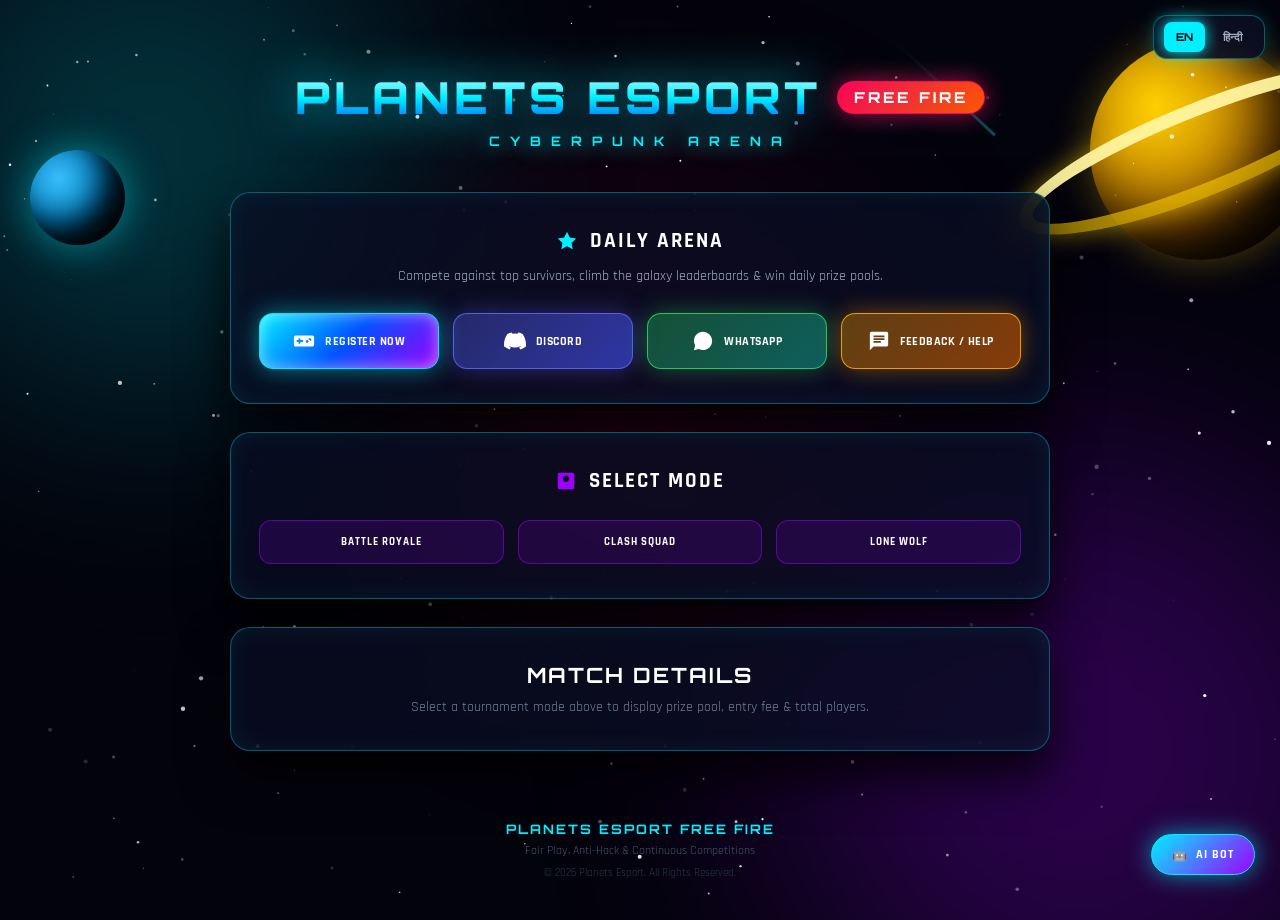
==== commit 5064601a: "Add files via upload" ====
--- a/index.html
+++ b/index.html
@@ -18,7 +18,7 @@
       --accent: #ff0055;
       --gold: #ffd700;
       --bg-dark: #03030c;
-      --card-bg: rgba(10, 14, 35, 0.75);
+      --card-bg: rgba(10, 14, 35, 0.78);
       --card-border: rgba(0, 240, 255, 0.35);
     }
 
@@ -40,22 +40,32 @@
       min-height: 100vh;
       position: relative;
       -webkit-font-smoothing: antialiased;
-      -moz-osx-font-smoothing: grayscale;
-    }
-
-    /* --- LANGUAGE SWITCHER STYLES --- */
-    .lang-switcher {
+    }
+
+    /* --- ABSOLUTE TOP CONTROLS (NO LONGER FIXED/SLIDING) --- */
+    .top-controls {
       position: absolute;
-      top: 20px;
-      right: 20px;
-      z-index: 100;
+      top: 15px;
+      right: 15px;
+      z-index: 1000;
       display: flex;
-      gap: 8px;
-      background: rgba(10, 14, 35, 0.85);
+      flex-wrap: wrap;
+      gap: 10px;
+      align-items: center;
+      justify-content: flex-end;
+      max-width: 100%;
+      padding-left: 15px;
+    }
+
+    .control-cluster {
+      display: flex;
+      flex-wrap: wrap;
+      gap: 6px;
+      background: rgba(10, 14, 35, 0.9);
       backdrop-filter: blur(15px);
       border: 1px solid var(--card-border);
-      padding: 6px;
-      border-radius: 12px;
+      padding: 6px 10px;
+      border-radius: 14px;
       box-shadow: 0 0 20px rgba(0, 240, 255, 0.2);
     }
 
@@ -66,10 +76,15 @@
       font-family: 'Orbitron', sans-serif;
       font-weight: 700;
       font-size: 11px;
-      padding: 6px 12px;
+      padding: 8px 12px;
       border-radius: 8px;
       cursor: pointer;
       transition: all 0.3s ease;
+      display: inline-flex;
+      align-items: center;
+      justify-content: center;
+      gap: 6px;
+      white-space: nowrap;
     }
 
     .lang-btn.active, .lang-btn:hover {
@@ -99,32 +114,9 @@
       will-change: transform, opacity;
     }
 
-    .glow-1 {
-      width: 500px;
-      height: 500px;
-      background: rgba(0, 240, 255, 0.2);
-      top: -100px;
-      left: -100px;
-    }
-
-    .glow-2 {
-      width: 600px;
-      height: 600px;
-      background: rgba(157, 0, 255, 0.25);
-      bottom: -150px;
-      right: -100px;
-      animation-delay: -3s;
-    }
-
-    .glow-3 {
-      width: 400px;
-      height: 400px;
-      background: rgba(255, 0, 85, 0.18);
-      top: 45%;
-      left: 50%;
-      transform: translate3d(-50%, -50%, 0);
-      animation-delay: -6s;
-    }
+    .glow-1 { width: 500px; height: 500px; background: rgba(0, 240, 255, 0.2); top: -100px; left: -100px; }
+    .glow-2 { width: 600px; height: 600px; background: rgba(157, 0, 255, 0.25); bottom: -150px; right: -100px; animation-delay: -3s; }
+    .glow-3 { width: 400px; height: 400px; background: rgba(255, 0, 85, 0.18); top: 45%; left: 50%; transform: translate3d(-50%, -50%, 0); animation-delay: -6s; }
 
     @keyframes pulseGlow {
       0% { opacity: 0.5; transform: scale(0.85) translate3d(0, 0, 0); }
@@ -144,7 +136,6 @@
       animation: planetFloat 12s ease-in-out infinite alternate;
       z-index: -12;
       pointer-events: none;
-      will-change: transform;
     }
 
     .saturn::before {
@@ -173,7 +164,6 @@
       animation: planetFloat 9s ease-in-out infinite alternate-reverse;
       z-index: -12;
       pointer-events: none;
-      will-change: transform;
     }
 
     @keyframes planetFloat {
@@ -184,22 +174,16 @@
     /* --- HEADER & STYLIZED FREE FIRE LOGO --- */
     header {
       text-align: center;
-      padding: 50px 20px 15px;
+      padding: 70px 20px 15px;
       position: relative;
       z-index: 10;
-      animation: headerSlideDown 0.8s cubic-bezier(0.16, 1, 0.3, 1) forwards;
-    }
-
-    @keyframes headerSlideDown {
-      from { opacity: 0; transform: translate3d(0, -30px, 0); }
-      to { opacity: 1; transform: translate3d(0, 0, 0); }
     }
 
     .logo {
       font-family: 'Orbitron', sans-serif;
-      font-size: 50px;
+      font-size: 44px;
       font-weight: 900;
-      letter-spacing: 6px;
+      letter-spacing: 4px;
       background: linear-gradient(180deg, #ffffff 0%, var(--primary) 50%, #0044ff 100%);
       -webkit-background-clip: text;
       color: transparent;
@@ -213,31 +197,23 @@
 
     .tag-ff {
       font-family: 'Orbitron', sans-serif;
-      font-size: 16px;
+      font-size: 15px;
       font-weight: 800;
       letter-spacing: 3px;
       color: #ffffff;
       background: linear-gradient(135deg, #ff0055 0%, #ff5500 100%);
       border: 1px solid rgba(255, 0, 85, 0.9);
-      padding: 6px 18px;
+      padding: 6px 16px;
       border-radius: 20px;
-      box-shadow: 0 0 25px rgba(255, 0, 85, 0.7), inset 0 0 12px rgba(255, 255, 255, 0.4);
-      text-shadow: 0 0 8px rgba(0, 0, 0, 0.6);
-      vertical-align: middle;
+      box-shadow: 0 0 25px rgba(255, 0, 85, 0.7);
       text-transform: uppercase;
-      animation: tagPulse 2s ease-in-out infinite alternate;
-    }
-
-    @keyframes tagPulse {
-      0% { box-shadow: 0 0 15px rgba(255, 0, 85, 0.5), inset 0 0 8px rgba(255, 255, 255, 0.2); }
-      100% { box-shadow: 0 0 30px rgba(255, 0, 85, 0.9), inset 0 0 16px rgba(255, 255, 255, 0.5); }
     }
 
     .subtitle {
       font-family: 'Orbitron', sans-serif;
       font-size: 13px;
       font-weight: 700;
-      letter-spacing: 12px;
+      letter-spacing: 10px;
       color: var(--primary);
       margin-top: 8px;
       text-shadow: 0 0 20px var(--primary);
@@ -258,41 +234,18 @@
       text-align: center;
       position: relative;
       z-index: 10;
-      opacity: 0;
-      transform: translate3d(0, 30px, 0);
-      animation: cardEntrance 0.8s cubic-bezier(0.16, 1, 0.3, 1) forwards;
-      transition: transform 0.4s cubic-bezier(0.16, 1, 0.3, 1), border-color 0.4s ease, box-shadow 0.4s ease;
-      will-change: transform, opacity;
-    }
-
-    .card:nth-child(2) { animation-delay: 0.15s; }
-    .card:nth-child(3) { animation-delay: 0.25s; }
-    .card:nth-child(4) { animation-delay: 0.35s; }
-
-    @keyframes cardEntrance {
-      to { opacity: 1; transform: translate3d(0, 0, 0); }
+      transition: transform 0.3s ease, border-color 0.3s ease, box-shadow 0.3s ease;
     }
 
     .card:hover {
       border-color: rgba(0, 240, 255, 0.8);
       box-shadow: 0 30px 60px rgba(0, 0, 0, 0.95), inset 0 0 35px rgba(0, 240, 255, 0.18);
-      transform: translate3d(0, -6px, 0);
-    }
-
-    .card::after {
-      content: "";
-      position: absolute;
-      top: -1px;
-      right: 25px;
-      width: 80px;
-      height: 3px;
-      background: var(--primary);
-      box-shadow: 0 0 15px var(--primary);
+      transform: translate3d(0, -4px, 0);
     }
 
     .card h2 {
       font-family: 'Orbitron', sans-serif;
-      font-size: 22px;
+      font-size: 21px;
       letter-spacing: 2px;
       color: #ffffff;
       display: flex;
@@ -300,7 +253,6 @@
       justify-content: center;
       gap: 12px;
       text-transform: uppercase;
-      text-shadow: 0 0 10px rgba(255, 255, 255, 0.4);
       flex-wrap: wrap;
     }
 
@@ -311,7 +263,7 @@
       flex-shrink: 0;
     }
 
-    /* --- BUTTONS & CONTROLS FIX FOR HINDI SPACING --- */
+    /* --- BUTTONS & CONTROLS --- */
     .btn-group {
       display: flex;
       flex-wrap: wrap;
@@ -339,85 +291,55 @@
       text-transform: uppercase;
       cursor: pointer;
       user-select: none;
-      overflow: hidden;
-      transition: transform 0.3s cubic-bezier(0.2, 0.8, 0.2, 1), box-shadow 0.3s ease, background 0.3s ease;
+      transition: transform 0.3s ease, box-shadow 0.3s ease;
       border: 1px solid rgba(255, 255, 255, 0.25);
-      will-change: transform;
       text-align: center;
       white-space: nowrap;
-      flex: 1 1 auto;
-      min-width: 140px;
-    }
-
-    .button .ripple {
-      position: absolute;
-      border-radius: 50%;
-      background: rgba(255, 255, 255, 0.6);
-      transform: scale(0);
-      animation: rippleEffect 0.6s linear;
-      pointer-events: none;
-    }
-
-    @keyframes rippleEffect {
-      to { transform: scale(4); opacity: 0; }
+      flex: 1 1 160px;
     }
 
     .button.register {
       background: linear-gradient(135deg, #00f0ff 0%, #0051ff 50%, #9d00ff 100%);
-      background-size: 200% 200%;
-      animation: gradientShift 4s ease infinite;
       box-shadow: 0 0 25px rgba(0, 240, 255, 0.5), inset 0 0 15px rgba(255, 255, 255, 0.5);
       border-color: rgba(0, 240, 255, 0.9);
     }
 
     .button.register:hover {
-      transform: translate3d(0, -5px, 0) scale(1.04);
-      box-shadow: 0 0 50px rgba(0, 240, 255, 0.9), inset 0 0 25px rgba(255, 255, 255, 0.9);
+      transform: translate3d(0, -4px, 0) scale(1.03);
+      box-shadow: 0 0 45px rgba(0, 240, 255, 0.9);
     }
 
     .button.discord {
       background: linear-gradient(135deg, rgba(88, 101, 242, 0.35) 0%, rgba(64, 78, 237, 0.65) 100%);
       border: 1px solid rgba(88, 101, 242, 0.9);
       box-shadow: 0 0 25px rgba(88, 101, 242, 0.4);
-      backdrop-filter: blur(12px);
     }
 
     .button.discord:hover {
-      transform: translate3d(0, -5px, 0) scale(1.04);
-      background: linear-gradient(135deg, rgba(88, 101, 242, 0.8) 0%, rgba(64, 78, 237, 0.95) 100%);
-      box-shadow: 0 0 50px rgba(88, 101, 242, 0.9);
+      transform: translate3d(0, -4px, 0) scale(1.03);
+      box-shadow: 0 0 45px rgba(88, 101, 242, 0.9);
     }
 
     .button.whatsapp {
       background: linear-gradient(135deg, rgba(37, 211, 102, 0.35) 0%, rgba(18, 140, 126, 0.65) 100%);
       border: 1px solid rgba(37, 211, 102, 0.9);
       box-shadow: 0 0 25px rgba(37, 211, 102, 0.4);
-      backdrop-filter: blur(12px);
     }
 
     .button.whatsapp:hover {
-      transform: translate3d(0, -5px, 0) scale(1.04);
-      background: linear-gradient(135deg, rgba(37, 211, 102, 0.8) 0%, rgba(18, 140, 126, 0.95) 100%);
-      box-shadow: 0 0 50px rgba(37, 211, 102, 0.9);
+      transform: translate3d(0, -4px, 0) scale(1.03);
+      box-shadow: 0 0 45px rgba(37, 211, 102, 0.9);
     }
 
     .button.feedback {
       background: linear-gradient(135deg, rgba(255, 165, 0, 0.35) 0%, rgba(204, 85, 0, 0.65) 100%);
       border: 1px solid rgba(255, 165, 0, 0.9);
       box-shadow: 0 0 25px rgba(255, 165, 0, 0.4);
-      backdrop-filter: blur(12px);
     }
 
     .button.feedback:hover {
-      transform: translate3d(0, -5px, 0) scale(1.04);
-      background: linear-gradient(135deg, rgba(255, 165, 0, 0.8) 0%, rgba(204, 85, 0, 0.95) 100%);
-      box-shadow: 0 0 50px rgba(255, 165, 0, 0.9);
-    }
-
-    @keyframes gradientShift {
-      0% { background-position: 0% 50%; }
-      50% { background-position: 100% 50%; }
-      100% { background-position: 0% 50%; }
+      transform: translate3d(0, -4px, 0) scale(1.03);
+      box-shadow: 0 0 45px rgba(255, 165, 0, 0.9);
     }
 
     .modeBtn {
@@ -425,34 +347,32 @@
       align-items: center;
       justify-content: center;
       gap: 8px;
-      padding: 14px 22px;
+      padding: 14px 18px;
       border: 1px solid rgba(157, 0, 255, 0.5);
       border-radius: 12px;
       background: rgba(157, 0, 255, 0.15);
       color: #ffffff;
       font-family: 'Orbitron', sans-serif;
       font-weight: 700;
-      font-size: 12px;
+      font-size: 11px;
       letter-spacing: 1px;
       cursor: pointer;
-      transition: transform 0.3s cubic-bezier(0.16, 1, 0.3, 1), background 0.3s ease, box-shadow 0.3s ease, border-color 0.3s ease;
-      user-select: none;
-      will-change: transform;
+      transition: all 0.3s ease;
       text-align: center;
-      flex: 1 1 140px;
+      flex: 1 1 150px;
     }
 
     .modeBtn:hover, .modeBtn.active {
       background: linear-gradient(135deg, var(--secondary) 0%, var(--accent) 100%);
       border-color: #ff0055;
       box-shadow: 0 0 30px rgba(255, 0, 85, 0.8);
-      transform: translate3d(0, -4px, 0) scale(1.02);
+      transform: translate3d(0, -3px, 0);
     }
 
     /* --- STATS GRID & PRIZES --- */
     .stats-grid {
       display: grid;
-      grid-template-columns: repeat(auto-fit, minmax(150px, 1fr));
+      grid-template-columns: repeat(auto-fit, minmax(140px, 1fr));
       gap: 16px;
       margin-top: 24px;
     }
@@ -463,13 +383,12 @@
       padding: 18px 12px;
       border-radius: 14px;
       box-shadow: inset 0 0 15px rgba(0, 240, 255, 0.05);
-      transition: transform 0.3s ease, border-color 0.3s ease, box-shadow 0.3s ease;
+      transition: transform 0.3s ease, border-color 0.3s ease;
     }
 
     .stat-box:hover {
-      transform: translate3d(0, -4px, 0);
+      transform: translate3d(0, -3px, 0);
       border-color: rgba(0, 240, 255, 0.7);
-      box-shadow: 0 10px 25px rgba(0, 240, 255, 0.2), inset 0 0 15px rgba(0, 240, 255, 0.1);
     }
 
     .stat-box h3 {
@@ -479,15 +398,8 @@
       text-shadow: 0 0 15px rgba(0, 240, 255, 0.6);
     }
 
-    .stat-box h3.gold {
-      color: var(--gold);
-      text-shadow: 0 0 15px rgba(255, 215, 0, 0.6);
-    }
-
-    .stat-box h3.accent {
-      color: var(--accent);
-      text-shadow: 0 0 15px rgba(255, 0, 85, 0.6);
-    }
+    .stat-box h3.gold { color: var(--gold); text-shadow: 0 0 15px rgba(255, 215, 0, 0.6); }
+    .stat-box h3.accent { color: var(--accent); text-shadow: 0 0 15px rgba(255, 0, 85, 0.6); }
 
     .stat-box p {
       font-size: 11px;
@@ -520,11 +432,11 @@
       border: 1px solid rgba(255, 255, 255, 0.12);
       width: 100%;
       max-width: 380px;
-      transition: transform 0.25s cubic-bezier(0.16, 1, 0.3, 1), border-color 0.25s ease, background 0.25s ease;
+      transition: transform 0.25s ease, background 0.25s ease;
     }
 
     .prize-badge:hover {
-      transform: translate3d(0, -3px, 0);
+      transform: translate3d(0, -2px, 0);
       background: rgba(255, 255, 255, 0.08);
     }
 
@@ -535,8 +447,8 @@
     /* --- PLANETS AI ASSISTANT WIDGET --- */
     .ai-widget-container {
       position: fixed;
-      bottom: 30px;
-      right: 30px;
+      bottom: 25px;
+      right: 25px;
       z-index: 999;
     }
 
@@ -552,15 +464,14 @@
       letter-spacing: 1px;
       cursor: pointer;
       box-shadow: 0 0 25px rgba(0, 240, 255, 0.6);
-      transition: transform 0.3s cubic-bezier(0.16, 1, 0.3, 1), box-shadow 0.3s ease;
+      transition: transform 0.3s ease, box-shadow 0.3s ease;
       display: flex;
       align-items: center;
       gap: 8px;
-      will-change: transform;
     }
 
     .ai-toggle-btn:hover {
-      transform: scale(1.08) translate3d(0, -3px, 0);
+      transform: scale(1.06) translate3d(0, -3px, 0);
       box-shadow: 0 0 40px rgba(0, 240, 255, 0.9);
     }
 
@@ -580,7 +491,6 @@
       flex-direction: column;
       overflow: hidden;
       animation: popIn 0.35s cubic-bezier(0.16, 1, 0.3, 1) forwards;
-      will-change: transform, opacity;
     }
 
     @keyframes popIn {
@@ -616,13 +526,6 @@
       border-radius: 12px;
       font-size: 13px;
       line-height: 1.4;
-      animation: fadeInMsg 0.3s cubic-bezier(0.16, 1, 0.3, 1) forwards;
-      will-change: transform, opacity;
-    }
-
-    @keyframes fadeInMsg {
-      from { opacity: 0; transform: translate3d(0, 10px, 0); }
-      to { opacity: 1; transform: translate3d(0, 0, 0); }
     }
 
     .ai-msg.bot {
@@ -659,13 +562,12 @@
       cursor: pointer;
       font-family: 'Rajdhani', sans-serif;
       font-weight: 700;
-      transition: background 0.25s ease, color 0.25s ease, transform 0.25s ease;
+      transition: all 0.25s ease;
     }
 
     .chip:hover {
       background: var(--primary);
       color: #000;
-      transform: translate3d(0, -2px, 0);
     }
 
     .ai-chat-input-area {
@@ -710,16 +612,18 @@
     }
 
     @media (max-width: 768px) {
-      .logo { font-size: 26px; letter-spacing: 2px; }
-      .tag-ff { font-size: 11px; padding: 4px 10px; }
-      .subtitle { font-size: 10px; letter-spacing: 4px; }
-      .saturn { width: 120px; height: 120px; right: -15px; top: 15px; }
-      .saturn::before { width: 190px; height: 35px; }
-      .earth { width: 50px; height: 50px; left: 10px; top: 60px; }
+      .top-controls { top: 10px; right: 10px; left: 10px; justify-content: center; }
+      header { padding-top: 90px; }
+      .logo { font-size: 24px; letter-spacing: 2px; }
+      .tag-ff { font-size: 10px; padding: 4px 10px; }
+      .subtitle { font-size: 10px; letter-spacing: 3px; }
+      .saturn { width: 100px; height: 100px; right: -10px; top: 10px; }
+      .saturn::before { width: 160px; height: 30px; }
+      .earth { width: 45px; height: 45px; left: 5px; top: 50px; }
       .card { width: 94%; padding: 20px 14px; }
-      .button { min-width: calc(50% - 7px); padding: 12px 10px; font-size: 11px; }
+      .button { min-width: 100%; padding: 12px 10px; font-size: 11px; }
       .modeBtn { flex: 1 1 100%; }
-      .ai-chat-card { width: 280px; right: -5px; height: 380px; }
+      .ai-chat-card { width: 270px; right: -5px; height: 380px; }
       .stats-grid { grid-template-columns: repeat(2, 1fr); }
     }
   </style>
@@ -727,10 +631,12 @@
 
 <body>
 
-  <!-- Language Switcher -->
-  <div class="lang-switcher">
-    <button class="lang-btn active" id="btnEn" onclick="setLanguage('en')">EN</button>
-    <button class="lang-btn" id="btnHi" onclick="setLanguage('hi')">हिन्दी</button>
+  <!-- Top Controls: Absolute Positioned (Stays at the top, does not scroll with page) -->
+  <div class="top-controls">
+    <div class="control-cluster">
+      <button class="lang-btn active" id="btnEn" onclick="setLanguage('en')">EN</button>
+      <button class="lang-btn" id="btnHi" onclick="setLanguage('hi')">हिन्दी</button>
+    </div>
   </div>
 
   <!-- Space Canvas Background -->
@@ -759,7 +665,7 @@
       <svg class="icon" viewBox="0 0 24 24"><path fill="var(--primary)" d="M12 2L15.09 8.26L22 9.27L17 14.14L18.18 21.02L12 17.77L5.82 21.02L7 14.14L2 9.27L8.91 8.26L12 2Z"/></svg>
       <span data-en="DAILY ARENA" data-hi="दैनिक एरिना">DAILY ARENA</span>
     </h2>
-    <p style="margin: 12px 0 20px; color: #a0aec0; font-size: 15px; line-height: 1.5;" data-en="Compete against top survivors, climb the galaxy leaderboards & win daily prize pools." data-hi="शीर्ष उत्तरजीवियों के खिलाफ प्रतिस्पर्धा करें, गैलेक्सी लीडरबोर्ड पर चढ़ें और दैनिक पुरस्कार पूल जीतें।">
+    <p style="margin: 12px 0 20px; color: #a0aec0; font-size: 14px; line-height: 1.5;" data-en="Compete against top survivors, climb the galaxy leaderboards & win daily prize pools." data-hi="शीर्ष उत्तरजीवियों के खिलाफ प्रतिस्पर्धा करें, गैलेक्सी लीडरबोर्ड पर चढ़ें और दैनिक पुरस्कार पूल जीतें।">
       Compete against top survivors, climb the galaxy leaderboards & win daily prize pools.
     </p>
 
@@ -790,15 +696,15 @@
       <span data-en="SELECT MODE" data-hi="मोड चुनें">SELECT MODE</span>
     </h2>
     <div class="btn-group">
-      <button class="modeBtn" id="btnBR" onclick="showBR()"><span data-en="BATTLE ROYALE" data-hi="battle royale">BATTLE ROYALE</span></button>
-      <button class="modeBtn" id="btnCS" onclick="showCS()"><span data-en="CLASH SQUAD" data-hi="clash squad">CLASH SQUAD</span></button>
-      <button class="modeBtn" id="btnLW" onclick="showLW()"><span data-en="LONE WOLF" data-hi="lonewolf">LONE WOLF</span></button>
+      <button class="modeBtn" id="btnBR" onclick="showBR()"><span data-en="BATTLE ROYALE" data-hi="बैटल रॉयल">BATTLE ROYALE</span></button>
+      <button class="modeBtn" id="btnCS" onclick="showCS()"><span data-en="CLASH SQUAD" data-hi="क्लैश स्क्वाड">CLASH SQUAD</span></button>
+      <button class="modeBtn" id="btnLW" onclick="showLW()"><span data-en="LONE WOLF" data-hi="लोन वुल्फ">LONE WOLF</span></button>
     </div>
   </div>
 
   <!-- Battle Royale Sub Selector -->
   <div class="card" id="brTypes" style="display: none;">
-    <h2 data-en="SELECT TEAM SIZE (BATTLE ROYALE)" data-hi="टीम का आकार चुनें (बैटल रॉयल)">
+    <h2>
       <span data-en="SELECT TEAM SIZE (BATTLE ROYALE)" data-hi="टीम का आकार चुनें (बैटल रॉयल)">SELECT TEAM SIZE (BATTLE ROYALE)</span>
     </h2>
     <div class="btn-group">
@@ -855,9 +761,9 @@
   </div>
 
   <footer>
-    <h2 style="font-family: 'Orbitron'; color: var(--primary); font-size: 14px; letter-spacing: 2px;" data-en="PLANETS ESPORT FREE FIRE" data-hi="PLANETS ESPORT FREE FIRE">PLANETS ESPORT FREE FIRE</h2>
+    <h2 style="font-family: 'Orbitron'; color: var(--primary); font-size: 13px; letter-spacing: 2px;" data-en="PLANETS ESPORT FREE FIRE" data-hi="PLANETS ESPORT FREE FIRE">PLANETS ESPORT FREE FIRE</h2>
     <p style="margin-top: 6px; font-size: 12px;" data-en="Fair Play, Anti-Hack & Continuous Competitions" data-hi="फेयर प्ले, एंटी-हैक और निरंतर प्रतियोगिताएं">Fair Play, Anti-Hack & Continuous Competitions</p>
-    <p style="margin-top: 10px; font-size: 11px; color: #2d3748;" data-en="© 2026 Planets Esport. All Rights Reserved." data-hi="© 2026 Planets Esport. All Rights Reserved.">© 2026 Planets Esport. All Rights Reserved.</p>
+    <p style="margin-top: 8px; font-size: 11px; color: #2d3748;" data-en="© 2026 Planets Esport. All Rights Reserved." data-hi="© 2026 Planets Esport. All Rights Reserved.">© 2026 Planets Esport. All Rights Reserved.</p>
   </footer>
 
   <!-- Script Engine -->
@@ -869,7 +775,6 @@
       document.getElementById('btnEn').classList.toggle('active', lang === 'en');
       document.getElementById('btnHi').classList.toggle('active', lang === 'hi');
 
-      // Update all elements carrying data-en and data-hi
       document.querySelectorAll('[data-en]').forEach(el => {
         if (el.tagName === 'INPUT') {
           el.placeholder = el.getAttribute(`data-${lang}-placeholder`) || el.placeholder;
@@ -879,21 +784,20 @@
         }
       });
 
-      // Update dynamic match card content if active
       const statusBox = document.getElementById('status');
       if (window.lastActiveMode) {
         window.lastActiveMode();
       } else {
         statusBox.innerHTML = `
           <h2 data-en="MATCH DETAILS" data-hi="मैच विवरण">${lang === 'hi' ? 'मैच विवरण' : 'MATCH DETAILS'}</h2>
-          <p style="color: #718096; margin-top: 10px; font-size: 14px;" data-en="Select a tournament mode above to display prize pool, entry fee & total players." data-hi="पुरस्कार पूल, प्रवेश शुल्क और कुल खिलाड़ियों को प्रदर्शित करने के लिए ऊपर एक टूर्नामेंट मोड चुनें।">
+          <p style="color: #718096; margin-top: 10px; font-size: 14px;">
             ${lang === 'hi' ? 'पुरस्कार पूल, प्रवेश शुल्क और कुल खिलाड़ियों को प्रदर्शित करने के लिए ऊपर एक टूर्नामेंट मोड चुनें।' : 'Select a tournament mode above to display prize pool, entry fee & total players.'}
           </p>
         `;
       }
     }
 
-    /* --- CANVAS ANIMATION --- */
+    /* --- CANVAS STARFIELD & METEORS --- */
     const canvas = document.getElementById('space-canvas');
     const ctx = canvas.getContext('2d');
 
@@ -907,33 +811,32 @@
 
     let mouse = { x: 0, y: 0, targetX: 0, targetY: 0 };
     window.addEventListener('mousemove', (e) => {
-      mouse.targetX = (e.clientX - w / 2) * 0.04;
-      mouse.targetY = (e.clientY - h / 2) * 0.04;
+      mouse.targetX = (e.clientX - w / 2) * 0.05;
+      mouse.targetY = (e.clientY - h / 2) * 0.05;
     });
 
-    const stars = Array.from({ length: 160 }, () => ({
+    const stars = Array.from({ length: 200 }, () => ({
       x: Math.random() * w,
       y: Math.random() * h,
-      radius: Math.random() * 1.6 + 0.3,
-      alpha: Math.random() * 0.8 + 0.2,
-      speed: Math.random() * 0.015 + 0.005,
-      parallaxFactor: Math.random() * 0.03 + 0.01
+      radius: Math.random() * 1.8 + 0.4,
+      alpha: Math.random() * 0.9 + 0.1,
+      speed: Math.random() * 0.02 + 0.005,
+      parallaxFactor: Math.random() * 0.04 + 0.005
     }));
 
     class ShootingStar {
       constructor() { this.reset(); }
       reset() {
-        this.x = Math.random() * (w * 1.2) - (w * 0.2);
-        this.y = Math.random() * (h * 0.4) - 50;
+        this.x = Math.random() * (w * 1.3) - (w * 0.15);
+        this.y = Math.random() * (h * 0.35) - 60;
         this.length = Math.random() * 140 + 70;
-        this.speed = Math.random() * 12 + 10;
+        this.speed = Math.random() * 12 + 8;
         this.angle = (Math.PI / 4) + (Math.random() * 0.2 - 0.1);
         this.dx = Math.cos(this.angle) * this.speed;
         this.dy = Math.sin(this.angle) * this.speed;
-        this.opacity = Math.random() * 0.5 + 0.5;
-        this.decay = Math.random() * 0.015 + 0.008;
-        this.thickness = Math.random() * 1.8 + 1;
-        this.color = { main: '0, 240, 255', tail: '157, 0, 255' };
+        this.opacity = Math.random() * 0.7 + 0.3;
+        this.decay = Math.random() * 0.012 + 0.006;
+        this.thickness = Math.random() * 2 + 1;
         this.active = false;
       }
       spawn() { this.reset(); this.active = true; }
@@ -949,7 +852,7 @@
         const tailX = this.x - Math.cos(this.angle) * this.length;
         const tailY = this.y - Math.sin(this.angle) * this.length;
         const gradient = ctx.createLinearGradient(this.x, this.y, tailX, tailY);
-        gradient.addColorStop(0, `rgba(${this.color.main}, ${this.opacity})`);
+        gradient.addColorStop(0, `rgba(0, 240, 255, ${this.opacity})`);
         gradient.addColorStop(1, `rgba(0, 0, 0, 0)`);
         ctx.beginPath();
         ctx.moveTo(this.x, this.y);
@@ -964,16 +867,17 @@
     setInterval(() => {
       const inactive = shootingStarPool.find(s => !s.active);
       if (inactive) inactive.spawn();
-    }, 1200);
+    }, 1100);
 
     function animateSpace() {
       ctx.clearRect(0, 0, w, h);
       mouse.x += (mouse.targetX - mouse.x) * 0.08;
       mouse.y += (mouse.targetY - mouse.y) * 0.08;
       const now = Date.now();
+      
       for (let i = 0; i < stars.length; i++) {
         const s = stars[i];
-        const alpha = Math.max(0.1, Math.min(1, s.alpha + Math.sin(now * s.speed) * 0.01));
+        const alpha = Math.max(0.1, Math.min(1, s.alpha + Math.sin(now * s.speed) * 0.015));
         ctx.beginPath();
         ctx.arc(s.x + mouse.x * s.parallaxFactor, s.y + mouse.y * s.parallaxFactor, s.radius, 0, Math.PI * 2);
         ctx.fillStyle = `rgba(255, 255, 255, ${alpha})`;
@@ -1013,7 +917,7 @@
       document.getElementById('lwTypes').style.display = 'none';
       window.lastActiveMode = showCS;
       const d = matchData.cs;
-      const title = currentLang === 'hi' ? '🔥 clash squad (4v4)' : '🔥 CLASH SQUAD (4v4)';
+      const title = currentLang === 'hi' ? '🔥 क्लैश स्क्वाड (4v4)' : '🔥 CLASH SQUAD (4v4)';
       const pPool = currentLang === 'hi' ? 'पुरस्कार पूल' : 'Prize Pool';
       const eFee = currentLang === 'hi' ? 'प्रवेश शुल्क' : 'Entry Fee';
       const tPlayers = currentLang === 'hi' ? 'कुल खिलाड़ी' : 'Total Players';
@@ -1045,7 +949,7 @@
     function showSolo() {
       window.lastActiveMode = showSolo;
       const d = matchData.brSolo;
-      const title = currentLang === 'hi' ? '🪂 battle royale सोलो' : '🪂 BATTLE ROYALE SOLO';
+      const title = currentLang === 'hi' ? '🪂 बैटल रॉयल सोलो' : '🪂 BATTLE ROYALE SOLO';
       const pPool = currentLang === 'hi' ? 'पुरस्कार पूल' : 'Prize Pool';
       const eFee = currentLang === 'hi' ? 'प्रवेश शुल्क' : 'Entry Fee';
       const tPlayers = currentLang === 'hi' ? 'कुल खिलाड़ी' : 'Total Players';
@@ -1071,7 +975,7 @@
     function showDuo() {
       window.lastActiveMode = showDuo;
       const d = matchData.brDuo;
-      const title = currentLang === 'hi' ? '🪂 battle royale डुओ' : '🪂 BATTLE ROYALE DUO';
+      const title = currentLang === 'hi' ? '🪂 बैटल रॉयल डुओ' : '🪂 BATTLE ROYALE DUO';
       const pPool = currentLang === 'hi' ? 'पुरस्कार पूल' : 'Prize Pool';
       const eFee = currentLang === 'hi' ? 'प्रवेश शुल्क' : 'Entry Fee';
       const tPlayers = currentLang === 'hi' ? 'कुल खिलाड़ी' : 'Total Players';
@@ -1097,7 +1001,7 @@
     function showSquad() {
       window.lastActiveMode = showSquad;
       const d = matchData.brSquad;
-      const title = currentLang === 'hi' ? '🪂 battle royale स्क्वाड' : '🪂 BATTLE ROYALE SQUAD';
+      const title = currentLang === 'hi' ? '🪂 बैटल रॉयल स्क्वाड' : '🪂 BATTLE ROYALE SQUAD';
       const pPool = currentLang === 'hi' ? 'पुरस्कार पूल' : 'Prize Pool';
       const eFee = currentLang === 'hi' ? 'प्रवेश शुल्क' : 'Entry Fee';
       const tPlayers = currentLang === 'hi' ? 'कुल खिलाड़ी' : 'Total Players';
@@ -1123,7 +1027,7 @@
     function showLWSolo() {
       window.lastActiveMode = showLWSolo;
       const d = matchData.lwSolo;
-      const title = currentLang === 'hi' ? '🐺 lonewolf सोलो (1v1)' : '🐺 LONE WOLF SOLO (1v1)';
+      const title = currentLang === 'hi' ? '🐺 लोन वुल्फ सोलो (1v1)' : '🐺 LONE WOLF SOLO (1v1)';
       const pPool = currentLang === 'hi' ? 'पुरस्कार पूल' : 'Prize Pool';
       const eFee = currentLang === 'hi' ? 'प्रवेश शुल्क' : 'Entry Fee';
       const tPlayers = currentLang === 'hi' ? 'कुल खिलाड़ी' : 'Total Players';
@@ -1145,7 +1049,7 @@
     function showLWDuo() {
       window.lastActiveMode = showLWDuo;
       const d = matchData.lwDuo;
-      const title = currentLang === 'hi' ? '🐺 lonewolf डुओ (2v2)' : '🐺 LONE WOLF DUO (2v2)';
+      const title = currentLang === 'hi' ? '🐺 लोन वुल्फ डुओ (2v2)' : '🐺 LONE WOLF DUO (2v2)';
       const pPool = currentLang === 'hi' ? 'पुरस्कार पूल' : 'Prize Pool';
       const eFee = currentLang === 'hi' ? 'प्रवेश शुल्क' : 'Entry Fee';
       const tPlayers = currentLang === 'hi' ? 'कुल खिलाड़ी' : 'Total Players';
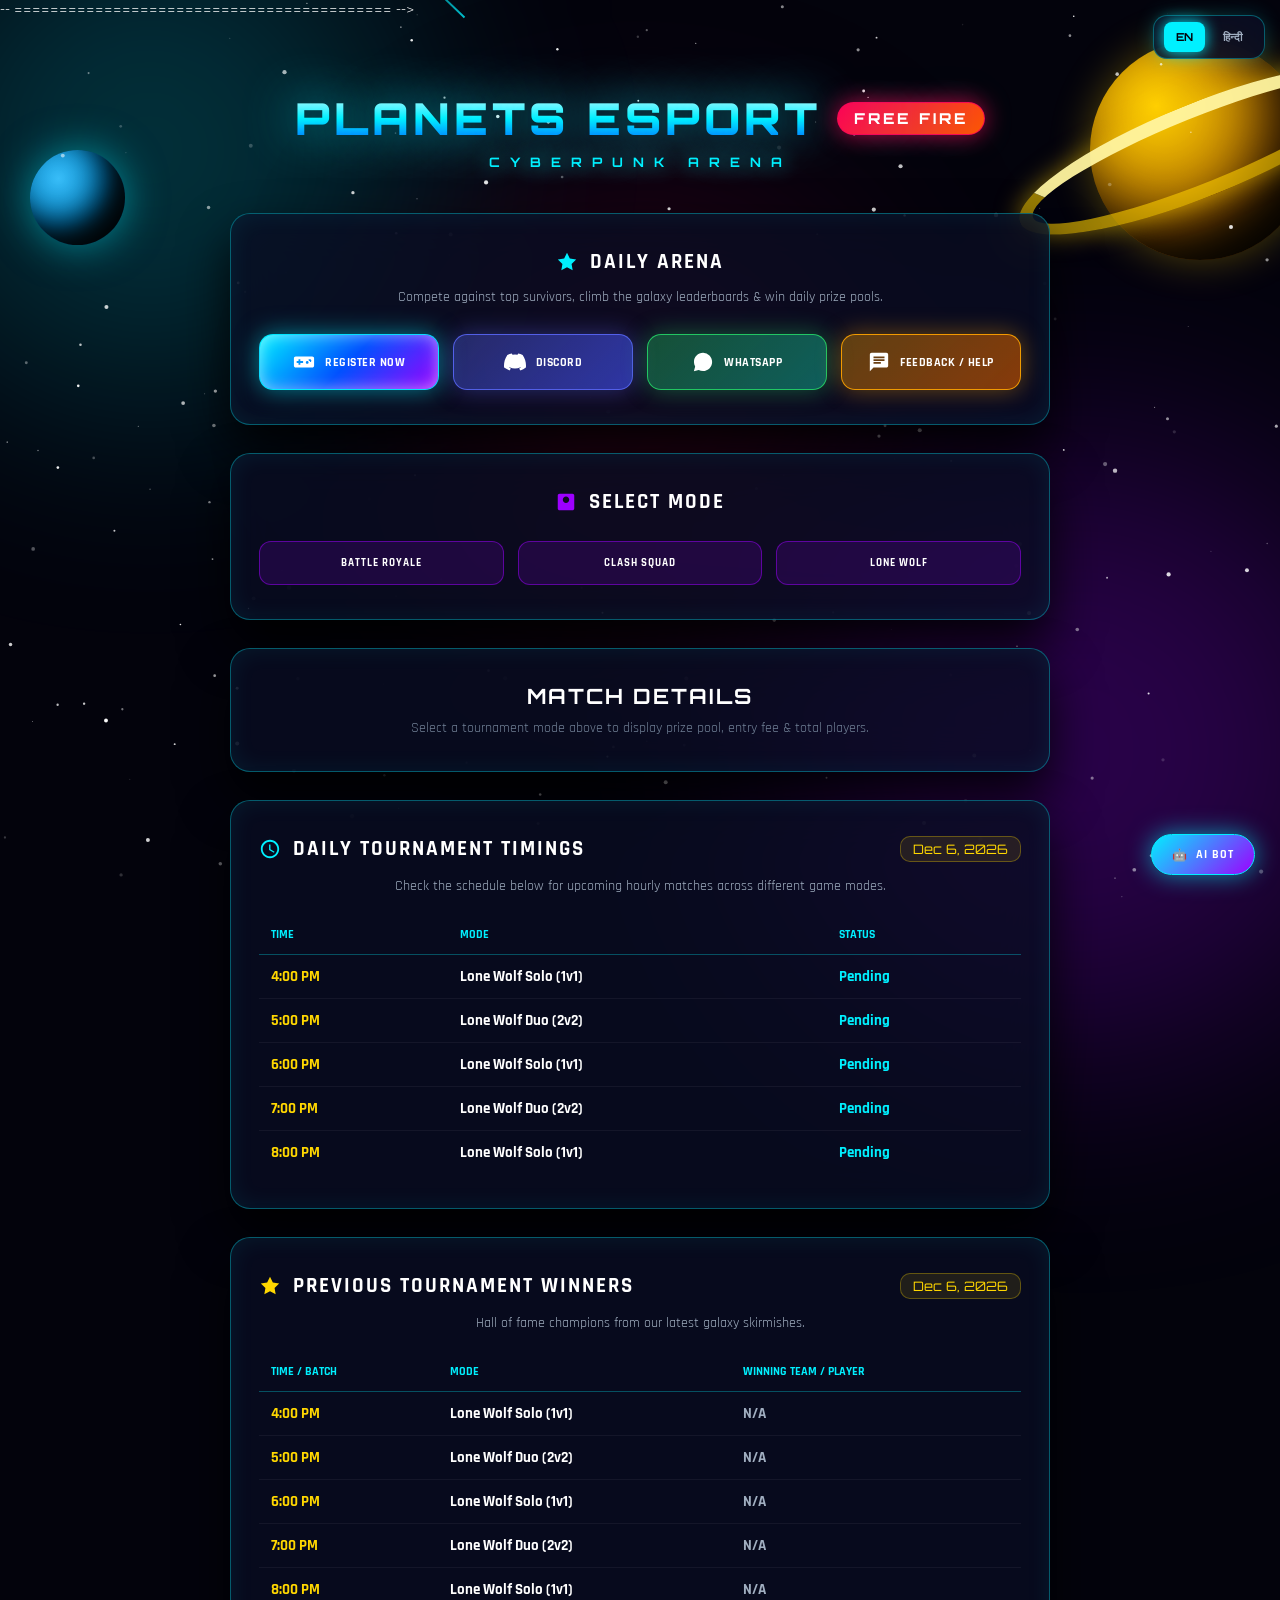
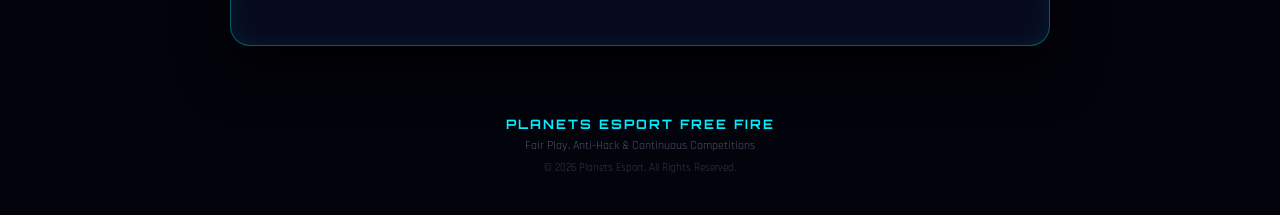
==== commit e73b0be2: "Add files via upload" ====
--- a/index.html
+++ b/index.html
@@ -1,6 +1,9 @@
 <!DOCTYPE html>
 <html lang="en">
 
+<!-- ========================================== -->
+<!-- SECTION: HEAD & METADATA CONFIGURATION -->
+<!-- ========================================== -->
 <head>
   <meta charset="UTF-8">
   <meta name="viewport" content="width=device-width, initial-scale=1.0">
@@ -42,7 +45,7 @@
       -webkit-font-smoothing: antialiased;
     }
 
-    /* --- ABSOLUTE TOP CONTROLS (NO LONGER FIXED/SLIDING) --- */
+    /* --- ABSOLUTE TOP CONTROLS --- */
     .top-controls {
       position: absolute;
       top: 15px;
@@ -631,7 +634,11 @@
 
 <body>
 
-  <!-- Top Controls: Absolute Positioned (Stays at the top, does not scroll with page) -->
+  <!-- ========================================== -->
+  <!-- SECTION: TOP UTILITIES & BACKGROUND FX     -->
+  -- ========================================== -->
+
+  <!-- Language Switcher Bar -->
   <div class="top-controls">
     <div class="control-cluster">
       <button class="lang-btn active" id="btnEn" onclick="setLanguage('en')">EN</button>
@@ -647,11 +654,14 @@
   <div class="nebula-glow glow-2"></div>
   <div class="nebula-glow glow-3"></div>
 
-  <!-- Planets Background -->
+  <!-- Planets Background Graphics -->
   <div class="saturn"></div>
   <div class="earth"></div>
 
-  <!-- Header -->
+
+  <!-- ========================================== -->
+  <!-- SECTION: HEADER & BRANDING                 -->
+  <!-- ========================================== -->
   <header>
     <div class="logo">
       PLANETS ESPORT <span class="tag-ff">FREE FIRE</span>
@@ -659,7 +669,10 @@
     <div class="subtitle" data-en="CYBERPUNK ARENA" data-hi="साइबरपंक एरिना">CYBERPUNK ARENA</div>
   </header>
 
-  <!-- Main Registration Portal -->
+
+  <!-- ========================================== -->
+  <!-- SECTION: MAIN REGISTRATION PORTAL & LINKS  -->
+  <!-- ========================================== -->
   <div class="card">
     <h2>
       <svg class="icon" viewBox="0 0 24 24"><path fill="var(--primary)" d="M12 2L15.09 8.26L22 9.27L17 14.14L18.18 21.02L12 17.77L5.82 21.02L7 14.14L2 9.27L8.91 8.26L12 2Z"/></svg>
@@ -670,18 +683,22 @@
     </p>
 
     <div class="btn-group">
+      <!-- Edit registration form link inside href below -->
       <a class="button register" href="https://docs.google.com/forms/d/e/1FAIpQLSf3ktwGZacwDV0MKXi29xuh-8oTKo0y3-JVr6IQe2TzsKm43w/viewform?usp=dialog" target="_blank">
         <svg class="icon" viewBox="0 0 24 24"><path fill="currentColor" d="M21 6H3c-1.1 0-2 .9-2 2v8c0 1.1.9 2 2 2h18c1.1 0 2-.9 2-2V8c0-1.1-.9-2-2-2zm-10 7H8v2H6v-2H4v-2h2V9h2v2h3v2zm4.5 1c-.83 0-1.5-.67-1.5-1.5s.67-1.5 1.5-1.5 1.5.67 1.5 1.5-.67 1.5-1.5 1.5zm3-3c-.83 0-1.5-.67-1.5-1.5S17.67 9 18.5 9s1.5.67 1.5 1.5-.67 1.5-1.5 1.5z"/></svg>
         <span data-en="REGISTER NOW" data-hi="अभी रजिस्टर करें">REGISTER NOW</span>
       </a>
+      <!-- Edit Discord invite link below -->
       <a class="button discord" href="https://discord.gg/kcvREy8Kk" target="_blank">
         <svg class="icon" viewBox="0 0 24 24"><path fill="currentColor" d="M20.317 4.37a19.791 19.791 0 0 0-4.885-1.515a.074.074 0 0 0-.079.037c-.21.375-.444.864-.608 1.25a18.27 18.27 0 0 0-5.487 0a12.64 12.64 0 0 0-.617-1.25a.077.077 0 0 0-.079-.037A19.736 19.736 0 0 0 3.677 4.37a.07.07 0 0 0-.032.027C.533 9.046-.32 13.58.099 18.057a.082.082 0 0 0 .031.057a19.9 19.9 0 0 0 5.993 3.03a.078.078 0 0 0 .084-.028a14.09 14.09 0 0 0 1.226-1.994a.076.076 0 0 0-.041-.106a13.107 13.107 0 0 1-1.872-.892a.077.077 0 0 1-.008-.128a10.2 10.2 0 0 0 .372-.292a.074.074 0 0 1 .077-.01c3.928 1.793 8.18 1.793 12.061 0a.074.074 0 0 1 .078.01c.12.098.246.198.373.292a.077.077 0 0 1-.006.127a12.299 12.299 0 0 1-1.873.892a.077.077 0 0 0-.041.107c.36.698.772 1.362 1.225 1.993a.076.076 0 0 0 .084.028a19.839 19.839 0 0 0 6.002-3.03a.077.077 0 0 0 .032-.054c.5-5.177-.838-9.674-3.549-13.66a.061.061 0 0 0-.031-.028z"/></svg>
         <span data-en="DISCORD" data-hi="DISCORD">DISCORD</span>
       </a>
+      <!-- Edit WhatsApp channel link below -->
       <a class="button whatsapp" href="https://whatsapp.com/channel/0029Vb8oK1mGE56rfZYkbp2t" target="_blank">
         <svg class="icon" viewBox="0 0 24 24"><path fill="currentColor" d="M12.04 2c-5.46 0-9.91 4.45-9.91 9.91 0 1.75.46 3.45 1.32 4.95L2.05 22l5.25-1.38c1.45.79 3.08 1.21 4.74 1.21 5.46 0 9.91-4.45 9.91-9.91 0-2.65-1.03-5.14-2.9-7.01A9.816 9.816 0 0 0 12.04 2z"/></svg>
         <span data-en="WHATSAPP" data-hi="WHATSAPP">WHATSAPP</span>
       </a>
+      <!-- Edit Feedback link below -->
       <a class="button feedback" href="https://forms.gle/3aBBtnxgx54xY8VeA" target="_blank">
         <svg class="icon" viewBox="0 0 24 24"><path fill="currentColor" d="M20 2H4c-1.1 0-1.99.9-1.99 2L2 22l4-4h14c1.1 0 2-.9 2-2V4c0-1.1-.9-2-2-2zM6 9h12v2H6V9zm8 5H6v-2h8v2zm4-6H6V6h12v2z"/></svg>
         <span data-en="FEEDBACK / HELP" data-hi="फीडबैक / सहायता">FEEDBACK / HELP</span>
@@ -689,23 +706,26 @@
     </div>
   </div>
 
-  <!-- Tournament Mode Selector -->
+
+  <!-- ========================================== -->
+  <!-- SECTION: TOURNAMENT MODE SELECTOR          -->
+  <!-- ========================================== -->
   <div class="card">
     <h2>
       <svg class="icon" viewBox="0 0 24 24"><path fill="var(--secondary)" d="M19 3H5c-1.1 0-2 .9-2 2v14c0 1.1.9 2 2 2h14c1.1 0 2-.9 2-2V5c0-1.1-.9-2-2-2zm-7 3c1.93 0 3.5 1.57 3.5 3.5S13.93 13 12 13s-3.5-1.57-3.5-3.5S10.07 6 12 6z"/></svg>
       <span data-en="SELECT MODE" data-hi="मोड चुनें">SELECT MODE</span>
     </h2>
     <div class="btn-group">
-      <button class="modeBtn" id="btnBR" onclick="showBR()"><span data-en="BATTLE ROYALE" data-hi="बैटल रॉयल">BATTLE ROYALE</span></button>
-      <button class="modeBtn" id="btnCS" onclick="showCS()"><span data-en="CLASH SQUAD" data-hi="क्लैश स्क्वाड">CLASH SQUAD</span></button>
-      <button class="modeBtn" id="btnLW" onclick="showLW()"><span data-en="LONE WOLF" data-hi="लोन वुल्फ">LONE WOLF</span></button>
+      <button class="modeBtn" id="btnBR" onclick="showBR()"><span data-en="BATTLE ROYALE" data-hi="Battle Royale">BATTLE ROYALE</span></button>
+      <button class="modeBtn" id="btnCS" onclick="showCS()"><span data-en="CLASH SQUAD" data-hi="Clash Squad">CLASH SQUAD</span></button>
+      <button class="modeBtn" id="btnLW" onclick="showLW()"><span data-en="LONE WOLF" data-hi="Lone Wolf">LONE WOLF</span></button>
     </div>
   </div>
 
-  <!-- Battle Royale Sub Selector -->
+  <!-- Battle Royale Sub Selector (Toggled via JS) -->
   <div class="card" id="brTypes" style="display: none;">
     <h2>
-      <span data-en="SELECT TEAM SIZE (BATTLE ROYALE)" data-hi="टीम का आकार चुनें (बैटल रॉयल)">SELECT TEAM SIZE (BATTLE ROYALE)</span>
+      <span data-en="SELECT TEAM SIZE (BATTLE ROYALE)" data-hi="टीम का आकार चुनें (BATTLE ROYALE)">SELECT TEAM SIZE (BATTLE ROYALE)</span>
     </h2>
     <div class="btn-group">
       <button class="modeBtn" onclick="showSolo()"><span data-en="SOLO" data-hi="सोलो">SOLO</span></button>
@@ -714,18 +734,18 @@
     </div>
   </div>
 
-  <!-- Lone Wolf Sub Selector -->
+  <!-- Lone Wolf Sub Selector (Toggled via JS) -->
   <div class="card" id="lwTypes" style="display: none;">
     <h2>
-      <span data-en="SELECT TEAM SIZE (LONE WOLF)" data-hi="टीम का आकार चुनें (लोन वुल्फ)">SELECT TEAM SIZE (LONE WOLF)</span>
+      <span data-en="SELECT TEAM SIZE (LONE WOLF)" data-hi="टीम का आकार चुनें (LONE WOLF)">SELECT TEAM SIZE (LONE WOLF)</span>
     </h2>
     <div class="btn-group">
-      <button class="modeBtn" onclick="showLWSolo()"><span data-en="LONE WOLF SOLO (1v1)" data-hi="लोन वुल्फ सोलो (1v1)">LONE WOLF SOLO (1v1)</span></button>
-      <button class="modeBtn" onclick="showLWDuo()"><span data-en="LONE WOLF DUO (2v2)" data-hi="लोन वुल्फ डुओ (2v2)">LONE WOLF DUO (2v2)</span></button>
+      <button class="modeBtn" onclick="showLWSolo()"><span data-en="LONE WOLF SOLO (1v1)" data-hi="LONE WOLF SOLO (1v1)">LONE WOLF SOLO (1v1)</span></button>
+      <button class="modeBtn" onclick="showLWDuo()"><span data-en="LONE WOLF DUO (2v2)" data-hi="LONE WOLF DUO (2v2)">LONE WOLF DUO (2v2)</span></button>
     </div>
   </div>
 
-  <!-- Dynamic Stats Frame -->
+  <!-- Dynamic Stats Frame (Populated dynamically when clicking modes) -->
   <div class="card" id="status">
     <h2 data-en="MATCH DETAILS" data-hi="मैच विवरण">MATCH DETAILS</h2>
     <p style="color: #718096; margin-top: 10px; font-size: 14px;" data-en="Select a tournament mode above to display prize pool, entry fee & total players." data-hi="पुरस्कार पूल, प्रवेश शुल्क और कुल खिलाड़ियों को प्रदर्शित करने के लिए ऊपर एक टूर्नामेंट मोड चुनें।">
@@ -733,7 +753,124 @@
     </p>
   </div>
 
-  <!-- PLANETS AI ASSISTANT WIDGET -->
+
+  <!-- ========================================== -->
+  <!-- SECTION: MATCH SCHEDULE & TIMINGS TABLE    -->
+  <!-- ========================================== -->
+  <div class="card">
+    <div style="display: flex; justify-content: space-between; align-items: center; margin-bottom: 15px; flex-wrap: wrap; gap: 10px;">
+      <h2 style="margin: 0;">
+        <svg class="icon" viewBox="0 0 24 24"><path fill="var(--primary)" d="M11.99 2C6.47 2 2 6.48 2 12s4.47 10 9.99 10C17.52 22 22 17.52 22 12S17.52 2 11.99 2zM12 20c-4.42 0-8-3.58-8-8s3.58-8 8-8 8 3.58 8 8-3.58 8-8 8zm.5-13H11v6l5.25 3.15.75-1.23-4.5-2.67z"/></svg>
+        <span data-en="DAILY TOURNAMENT TIMINGS" data-hi="दैनिक टूर्नामेंट का समय">DAILY TOURNAMENT TIMINGS</span>
+      </h2>
+      <!-- Dynamic Date Auto-Injected via JS -->
+      <div id="schedule-date" style="font-family: 'Orbitron', sans-serif; font-size: 13px; color: var(--gold); background: rgba(255, 215, 0, 0.1); border: 1px solid rgba(255, 215, 0, 0.3); padding: 4px 12px; border-radius: 10px;"></div>
+    </div>
+    <p style="margin: 0 0 20px; color: #a0aec0; font-size: 14px;" data-en="Check the schedule below for upcoming hourly matches across different game modes." data-hi="विभिन्न गेम मोड में आगामी प्रति घंटा मैचों के लिए नीचे दिए गए समय की जाँच करें।">
+      Check the schedule below for upcoming hourly matches across different game modes.
+    </p>
+    <div style="overflow-x: auto;">
+      <table style="width: 100%; border-collapse: collapse; text-align: left; font-family: 'Rajdhani', sans-serif;">
+        <thead>
+          <tr style="border-bottom: 1px solid rgba(0, 240, 255, 0.3); color: var(--primary); font-family: 'Orbitron', sans-serif; font-size: 12px;">
+            <th style="padding: 12px;" data-en="TIME" data-hi="समय">TIME</th>
+            <th style="padding: 12px;" data-en="MODE" data-hi="मोड">MODE</th>
+            <th style="padding: 12px;" data-en="STATUS" data-hi="स्थिति">STATUS</th>
+          </tr>
+        </thead>
+        <tbody style="font-size: 15px; font-weight: 700;">
+          <!-- Edit individual times, modes, or row IDs here -->
+          <tr style="border-bottom: 1px solid rgba(255, 255, 255, 0.05);">
+            <td style="padding: 12px; color: var(--gold);">4:00 PM</td>
+            <td style="padding: 12px;" data-en="Lone Wolf Solo (1v1)" data-hi="Lone Wolf Solo (1v1)">Lone Wolf Solo (1v1)</td>
+            <td style="padding: 12px;" id="status-4pm">-</td>
+          </tr>
+          <tr style="border-bottom: 1px solid rgba(255, 255, 255, 0.05);">
+            <td style="padding: 12px; color: var(--gold);">5:00 PM</td>
+            <td style="padding: 12px;" data-en="Lone Wolf Duo (2v2)" data-hi="Lone Wolf Duo (2v2)">Lone Wolf Duo (2v2)</td>
+            <td style="padding: 12px;" id="status-5pm">-</td>
+          </tr>
+          <tr style="border-bottom: 1px solid rgba(255, 255, 255, 0.05);">
+            <td style="padding: 12px; color: var(--gold);">6:00 PM</td>
+            <td style="padding: 12px;" data-en="Lone Wolf Solo (1v1)" data-hi="Lone Wolf Solo (1v1)">Lone Wolf Solo (1v1)</td>
+            <td style="padding: 12px;" id="status-6pm">-</td>
+          </tr>
+          <tr style="border-bottom: 1px solid rgba(255, 255, 255, 0.05);">
+            <td style="padding: 12px; color: var(--gold);">7:00 PM</td>
+            <td style="padding: 12px;" data-en="Lone Wolf Duo (2v2)" data-hi="Lone Wolf Duo (2v2)">Lone Wolf Duo (2v2)</td>
+            <td style="padding: 12px;" id="status-7pm">-</td>
+          </tr>
+          <tr>
+            <td style="padding: 12px; color: var(--gold);">8:00 PM</td>
+            <td style="padding: 12px;" data-en="Lone Wolf Solo (1v1)" data-hi="Lone Wolf Solo (1v1)">Lone Wolf Solo (1v1)</td>
+            <td style="padding: 12px;" id="status-8pm">-</td>
+          </tr>
+        </tbody>
+      </table>
+    </div>
+  </div>
+
+
+  <!-- ========================================== -->
+  <!-- SECTION: PREVIOUS TOURNAMENT WINNERS       -->
+  <!-- ========================================== -->
+  <div class="card">
+    <div style="display: flex; justify-content: space-between; align-items: center; margin-bottom: 15px; flex-wrap: wrap; gap: 10px;">
+      <h2 style="margin: 0;">
+        <svg class="icon" viewBox="0 0 24 24"><path fill="var(--gold)" d="M12 2L15.09 8.26L22 9.27L17 14.14L18.18 21.02L12 17.77L5.82 21.02L7 14.14L2 9.27L8.91 8.26L12 2Z"/></svg>
+        <span data-en="PREVIOUS TOURNAMENT WINNERS" data-hi="पिछले टूर्नामेंट के विजेता">PREVIOUS TOURNAMENT WINNERS</span>
+      </h2>
+      <!-- Dynamic Date Auto-Injected via JS -->
+      <div id="winners-date" style="font-family: 'Orbitron', sans-serif; font-size: 13px; color: var(--gold); background: rgba(255, 215, 0, 0.1); border: 1px solid rgba(255, 215, 0, 0.3); padding: 4px 12px; border-radius: 10px;"></div>
+    </div>
+    <p style="margin: 0 0 20px; color: #a0aec0; font-size: 14px;" data-en="Hall of fame champions from our latest galaxy skirmishes." data-hi="हमारी नवीनतम गैलेक्सी झड़पों से हॉल ऑफ़ फ़ेम चैंपियन।">
+      Hall of fame champions from our latest galaxy skirmishes.
+    </p>
+    <div style="overflow-x: auto;">
+      <table style="width: 100%; border-collapse: collapse; text-align: left; font-family: 'Rajdhani', sans-serif;">
+        <thead>
+          <tr style="border-bottom: 1px solid rgba(0, 240, 255, 0.3); color: var(--primary); font-family: 'Orbitron', sans-serif; font-size: 12px;">
+            <th style="padding: 12px;" data-en="TIME / BATCH" data-hi="समय / बैच">TIME / BATCH</th>
+            <th style="padding: 12px;" data-en="MODE" data-hi="मोड">MODE</th>
+            <th style="padding: 12px;" data-en="WINNING TEAM / PLAYER" data-hi="विजेता टीम / खिलाड़ी">WINNING TEAM / PLAYER</th>
+          </tr>
+        </thead>
+        <tbody style="font-size: 15px; font-weight: 700;">
+          <!-- Edit winner names/teams manually here -->
+          <tr style="border-bottom: 1px solid rgba(255, 255, 255, 0.05);">
+            <td style="padding: 12px; color: var(--gold);">4:00 PM</td>
+            <td style="padding: 12px;" data-en="Lone Wolf Solo (1v1)" data-hi="Lone Wolf Solo (1v1)">Lone Wolf Solo (1v1)</td>
+            <td style="padding: 12px; color: #a0aec0;">N/A</td>
+          </tr>
+          <tr style="border-bottom: 1px solid rgba(255, 255, 255, 0.05);">
+            <td style="padding: 12px; color: var(--gold);">5:00 PM</td>
+            <td style="padding: 12px;" data-en="Lone Wolf Duo (2v2)" data-hi="Lone Wolf Duo (2v2)">Lone Wolf Duo (2v2)</td>
+            <td style="padding: 12px; color: #a0aec0;">N/A</td>
+          </tr>
+          <tr style="border-bottom: 1px solid rgba(255, 255, 255, 0.05);">
+            <td style="padding: 12px; color: var(--gold);">6:00 PM</td>
+            <td style="padding: 12px;" data-en="Lone Wolf Solo (1v1)" data-hi="Lone Wolf Solo (1v1)">Lone Wolf Solo (1v1)</td>
+            <td style="padding: 12px; color: #a0aec0;">N/A</td>
+          </tr>
+          <tr style="border-bottom: 1px solid rgba(255, 255, 255, 0.05);">
+            <td style="padding: 12px; color: var(--gold);">7:00 PM</td>
+            <td style="padding: 12px;" data-en="Lone Wolf Duo (2v2)" data-hi="Lone Wolf Duo (2v2)">Lone Wolf Duo (2v2)</td>
+            <td style="padding: 12px; color: #a0aec0;">N/A</td>
+          </tr>
+          <tr>
+            <td style="padding: 12px; color: var(--gold);">8:00 PM</td>
+            <td style="padding: 12px;" data-en="Lone Wolf Solo (1v1)" data-hi="Lone Wolf Solo (1v1)">Lone Wolf Solo (1v1)</td>
+            <td style="padding: 12px; color: #a0aec0;">N/A</td>
+          </tr>
+        </tbody>
+      </table>
+    </div>
+  </div>
+
+
+  <!-- ========================================== -->
+  <!-- SECTION: PLANETS AI CHAT ASSISTANT WIDGET  -->
+  <!-- ========================================== -->
   <div class="ai-widget-container">
     <div class="ai-chat-card" id="aiCard">
       <div class="ai-chat-header">
@@ -746,8 +883,8 @@
         </div>
       </div>
       <div class="ai-quick-topics">
-        <span class="chip" onclick="askQuick('What is BR Solo entry fee?')" data-en="BR Entry Fee?" data-hi="बीआर एंट्री फीस?">BR Entry Fee?</span>
-        <span class="chip" onclick="askQuick('How many total players in CS?')" data-en="CS Players?" data-hi="सीएस खिलाड़ी?">CS Players?</span>
+        <span class="chip" onclick="askQuick('What is Lone Wolf entry fee?')" data-en="Lone Wolf Fee?" data-hi="लोन वुल्फ फीस?">Lone Wolf Fee?</span>
+        <span class="chip" onclick="askQuick('How many total players in Lone Wolf?')" data-en="Lone Wolf Players?" data-hi="लोन वुल्फ खिलाड़ी?">Lone Wolf Players?</span>
         <span class="chip" onclick="askQuick('What is the prize pool?')" data-en="Prize Pools?" data-hi="प्राइज पूल?">Prize Pools?</span>
       </div>
       <div class="ai-chat-input-area">
@@ -760,16 +897,65 @@
     </button>
   </div>
 
+
+  <!-- ========================================== -->
+  <!-- SECTION: FOOTER & COPYRIGHT                -->
+  <!-- ========================================== -->
   <footer>
     <h2 style="font-family: 'Orbitron'; color: var(--primary); font-size: 13px; letter-spacing: 2px;" data-en="PLANETS ESPORT FREE FIRE" data-hi="PLANETS ESPORT FREE FIRE">PLANETS ESPORT FREE FIRE</h2>
     <p style="margin-top: 6px; font-size: 12px;" data-en="Fair Play, Anti-Hack & Continuous Competitions" data-hi="फेयर प्ले, एंटी-हैक और निरंतर प्रतियोगिताएं">Fair Play, Anti-Hack & Continuous Competitions</p>
     <p style="margin-top: 8px; font-size: 11px; color: #2d3748;" data-en="© 2026 Planets Esport. All Rights Reserved." data-hi="© 2026 Planets Esport. All Rights Reserved.">© 2026 Planets Esport. All Rights Reserved.</p>
   </footer>
 
-  <!-- Script Engine -->
+
+  <!-- ========================================== -->
+  <!-- SECTION: JAVASCRIPT LOGIC & ENGINE         -->
+  <!-- ========================================== -->
   <script>
     let currentLang = 'en';
 
+    // 1. LIVE TIME-BASED STATUS ENGINE (PENDING / COMPLETED) & DATE INJECTOR
+    function updateLiveStatuses() {
+      const now = new Date();
+      
+      // Inject Current Date at top of tables
+      const options = { year: 'numeric', month: 'short', day: 'numeric' };
+      const dateStr = now.toLocaleDateString(currentLang === 'hi' ? 'hi-IN' : 'en-US', options);
+      document.getElementById('schedule-date').textContent = dateStr;
+      document.getElementById('winners-date').textContent = dateStr;
+
+      // Match time slots mapping in minutes from midnight (4 PM, 5 PM, 6 PM, 7 PM, 8 PM)
+      const matches = [
+        { id: 'status-4pm', minutes: 16 * 60 },
+        { id: 'status-5pm', minutes: 17 * 60 },
+        { id: 'status-6pm', minutes: 18 * 60 },
+        { id: 'status-7pm', minutes: 19 * 60 },
+        { id: 'status-8pm', minutes: 20 * 60 }
+      ];
+
+      const currentMinutes = now.getHours() * 60 + now.getMinutes();
+
+      matches.forEach(match => {
+        const el = document.getElementById(match.id);
+        if (!el) return;
+
+        if (currentMinutes >= match.minutes + 60) {
+          // Completed after 1 hour of match start time
+          el.textContent = currentLang === 'hi' ? 'पूर्ण (Completed)' : 'Completed';
+          el.style.color = '#48bb78'; // Green
+        } else if (currentMinutes >= match.minutes && currentMinutes < match.minutes + 60) {
+          // Ongoing match counts as pending
+          el.textContent = currentLang === 'hi' ? 'लंबित (Pending)' : 'Pending';
+          el.style.color = '#ecc94b'; // Yellow/Gold
+        } else {
+          // Future match
+          el.textContent = currentLang === 'hi' ? 'लंबित (Pending)' : 'Pending';
+          el.style.color = '#00f0ff'; // Cyan
+        }
+      });
+    }
+
+    // 2. LANGUAGE TRANSLATION SWITCHER
     function setLanguage(lang) {
       currentLang = lang;
       document.getElementById('btnEn').classList.toggle('active', lang === 'en');
@@ -783,6 +969,8 @@
           if (text) el.textContent = text;
         }
       });
+
+      updateLiveStatuses();
 
       const statusBox = document.getElementById('status');
       if (window.lastActiveMode) {
@@ -797,7 +985,10 @@
       }
     }
 
-    /* --- CANVAS STARFIELD & METEORS --- */
+    updateLiveStatuses();
+    setInterval(updateLiveStatuses, 60000);
+
+    // 3. CANVAS STARFIELD & METEOR ENGINE
     const canvas = document.getElementById('space-canvas');
     const ctx = canvas.getContext('2d');
 
@@ -891,7 +1082,7 @@
     }
     animateSpace();
 
-    /* --- MATCH CONFIGURATION ENGINE --- */
+    // 4. MATCH CONFIGURATION & PRICING ENGINE (Edit prize pools, entry fees, or player counts here)
     const matchData = {
       cs: { total: 8, pool: "₹120", entry: "₹20", win: "₹120 (₹30 / player)" },
       brSolo: { total: 50, pool: "₹1000", entry: "₹30", r1: "₹650", r2: "₹250", r3: "₹100" },
@@ -917,7 +1108,7 @@
       document.getElementById('lwTypes').style.display = 'none';
       window.lastActiveMode = showCS;
       const d = matchData.cs;
-      const title = currentLang === 'hi' ? '🔥 क्लैश स्क्वाड (4v4)' : '🔥 CLASH SQUAD (4v4)';
+      const title = '🔥 CLASH SQUAD (4v4)';
       const pPool = currentLang === 'hi' ? 'पुरस्कार पूल' : 'Prize Pool';
       const eFee = currentLang === 'hi' ? 'प्रवेश शुल्क' : 'Entry Fee';
       const tPlayers = currentLang === 'hi' ? 'कुल खिलाड़ी' : 'Total Players';
@@ -949,7 +1140,7 @@
     function showSolo() {
       window.lastActiveMode = showSolo;
       const d = matchData.brSolo;
-      const title = currentLang === 'hi' ? '🪂 बैटल रॉयल सोलो' : '🪂 BATTLE ROYALE SOLO';
+      const title = '🪂 BATTLE ROYALE SOLO';
       const pPool = currentLang === 'hi' ? 'पुरस्कार पूल' : 'Prize Pool';
       const eFee = currentLang === 'hi' ? 'प्रवेश शुल्क' : 'Entry Fee';
       const tPlayers = currentLang === 'hi' ? 'कुल खिलाड़ी' : 'Total Players';
@@ -975,7 +1166,7 @@
     function showDuo() {
       window.lastActiveMode = showDuo;
       const d = matchData.brDuo;
-      const title = currentLang === 'hi' ? '🪂 बैटल रॉयल डुओ' : '🪂 BATTLE ROYALE DUO';
+      const title = '🪂 BATTLE ROYALE DUO';
       const pPool = currentLang === 'hi' ? 'पुरस्कार पूल' : 'Prize Pool';
       const eFee = currentLang === 'hi' ? 'प्रवेश शुल्क' : 'Entry Fee';
       const tPlayers = currentLang === 'hi' ? 'कुल खिलाड़ी' : 'Total Players';
@@ -1001,7 +1192,7 @@
     function showSquad() {
       window.lastActiveMode = showSquad;
       const d = matchData.brSquad;
-      const title = currentLang === 'hi' ? '🪂 बैटल रॉयल स्क्वाड' : '🪂 BATTLE ROYALE SQUAD';
+      const title = '🪂 BATTLE ROYALE SQUAD';
       const pPool = currentLang === 'hi' ? 'पुरस्कार पूल' : 'Prize Pool';
       const eFee = currentLang === 'hi' ? 'प्रवेश शुल्क' : 'Entry Fee';
       const tPlayers = currentLang === 'hi' ? 'कुल खिलाड़ी' : 'Total Players';
@@ -1027,7 +1218,7 @@
     function showLWSolo() {
       window.lastActiveMode = showLWSolo;
       const d = matchData.lwSolo;
-      const title = currentLang === 'hi' ? '🐺 लोन वुल्फ सोलो (1v1)' : '🐺 LONE WOLF SOLO (1v1)';
+      const title = '🐺 LONE WOLF SOLO (1v1)';
       const pPool = currentLang === 'hi' ? 'पुरस्कार पूल' : 'Prize Pool';
       const eFee = currentLang === 'hi' ? 'प्रवेश शुल्क' : 'Entry Fee';
       const tPlayers = currentLang === 'hi' ? 'कुल खिलाड़ी' : 'Total Players';
@@ -1049,7 +1240,7 @@
     function showLWDuo() {
       window.lastActiveMode = showLWDuo;
       const d = matchData.lwDuo;
-      const title = currentLang === 'hi' ? '🐺 लोन वुल्फ डुओ (2v2)' : '🐺 LONE WOLF DUO (2v2)';
+      const title = '🐺 LONE WOLF DUO (2v2)';
       const pPool = currentLang === 'hi' ? 'पुरस्कार पूल' : 'Prize Pool';
       const eFee = currentLang === 'hi' ? 'प्रवेश शुल्क' : 'Entry Fee';
       const tPlayers = currentLang === 'hi' ? 'कुल खिलाड़ी' : 'Total Players';
@@ -1068,7 +1259,7 @@
       `);
     }
 
-    /* --- AI CHAT WIDGET --- */
+    // 5. AI CHAT BOT LOGIC
     function toggleAI() {
       const card = document.getElementById('aiCard');
       card.style.display = (card.style.display === 'flex') ? 'none' : 'flex';
@@ -1096,16 +1287,16 @@
 
         if (lower.includes('entry') || lower.includes('फीस')) {
           reply = currentLang === 'hi'
-            ? "प्रवेश शुल्क: BR सोलो ₹30, BR डुओ ₹25, BR स्क्वाड ₹20, CS ₹20, LW डुओ ₹20, LW सोलो ₹20!"
-            : `Entry fees: BR Solo ₹30, BR Duo ₹25, BR Squad ₹20, CS ₹20, LW Duo ₹20, LW Solo ₹20!`;
-        } else if (lower.includes('br') || lower.includes('बैटल')) {
+            ? "लोन वुल्फ प्रवेश शुल्क ₹20 है!"
+            : `Lone Wolf entry fee is ₹20!`;
+        } else if (lower.includes('player') || lower.includes('खिलाड़ी')) {
           reply = currentLang === 'hi'
-            ? "BR पुरस्कार पूल: सोलो ₹1000 (1st: ₹650), डुओ ₹950 (1st: ₹500), स्क्वाड ₹800 (1st: ₹450)। सभी BR मोड में कुल 50 खिलाड़ी हैं!"
-            : `BR Prize Pools: Solo ₹1000 (1st: ₹650), Duo ₹950 (1st: ₹500), Squad ₹800 (1st: ₹450). All BR modes have 50 total players!`;
-        } else if (lower.includes('cs') || lower.includes('क्लैश')) {
+            ? "लोन वुल्फ सोलो में 2 खिलाड़ी और डुओ में 4 खिलाड़ी होते हैं!"
+            : `Lone Wolf Solo has 2 players and Duo has 4 players!`;
+        } else if (lower.includes('prize') || lower.includes('पूल')) {
           reply = currentLang === 'hi'
-            ? "क्लैश स्क्वाड का प्रवेश शुल्क ₹20, कुल 8 खिलाड़ी और पुरस्कार पूल ₹120 (प्रत्येक विजेता खिलाड़ी के लिए ₹30) है!"
-            : `Clash Squad has an entry fee of ₹20, total 8 players, and a Prize Pool of ₹120 (₹30 for each winning player)!`;
+            ? "लोन वुल्फ सोलो प्राइज पूल ₹30 और डुओ प्राइज पूल ₹60 है!"
+            : `Lone Wolf Solo prize pool is ₹30 and Duo prize pool is ₹60!`;
         }
 
         msgs.innerHTML += `<div class="ai-msg bot">${reply}</div>`;
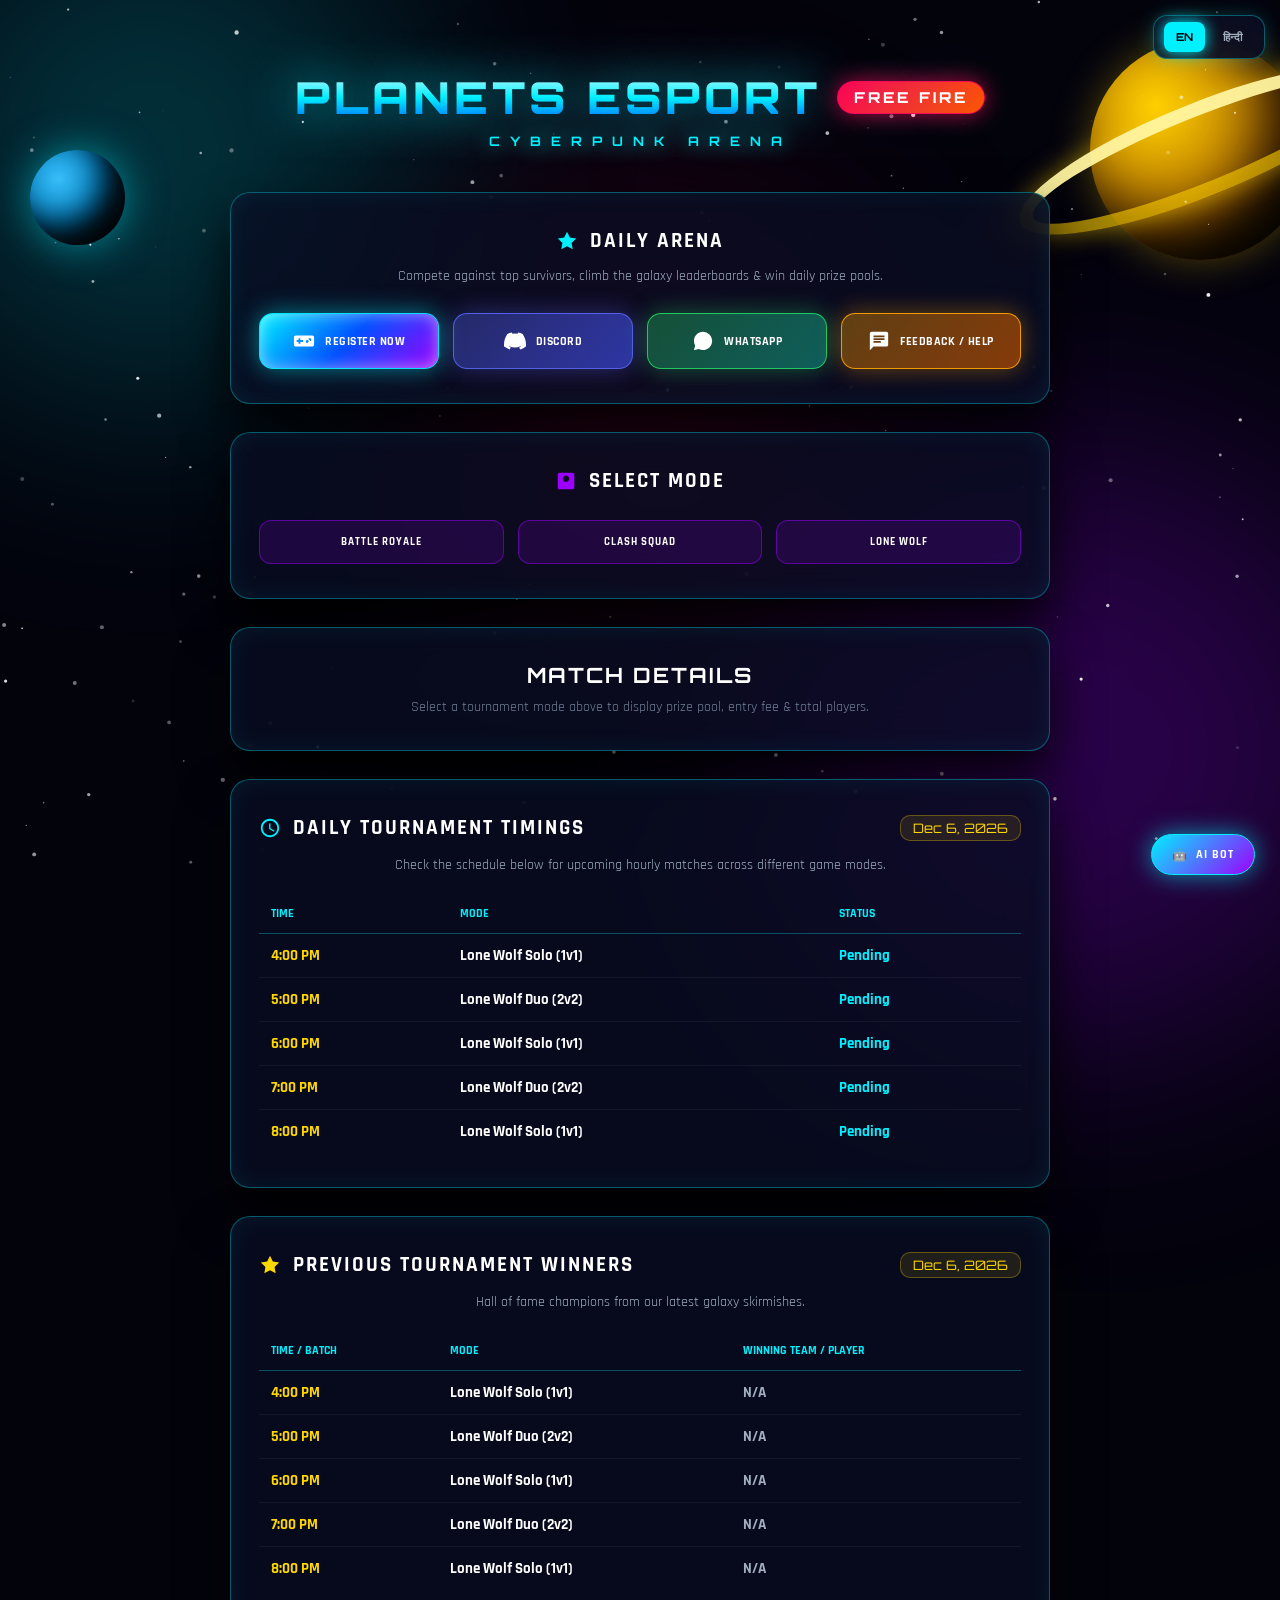
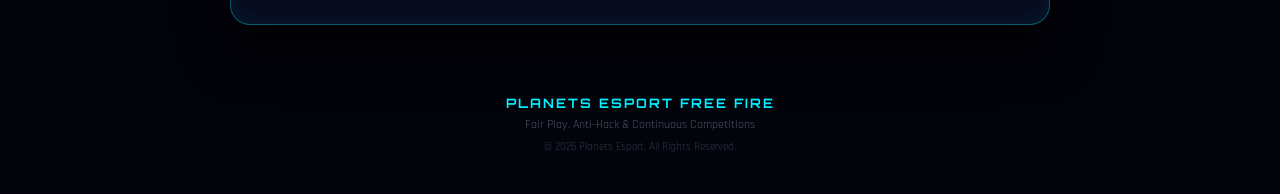
==== commit 92630768: "Add files via upload" ====
--- a/index.html
+++ b/index.html
@@ -636,7 +636,7 @@
 
   <!-- ========================================== -->
   <!-- SECTION: TOP UTILITIES & BACKGROUND FX     -->
-  -- ========================================== -->
+
 
   <!-- Language Switcher Bar -->
   <div class="top-controls">
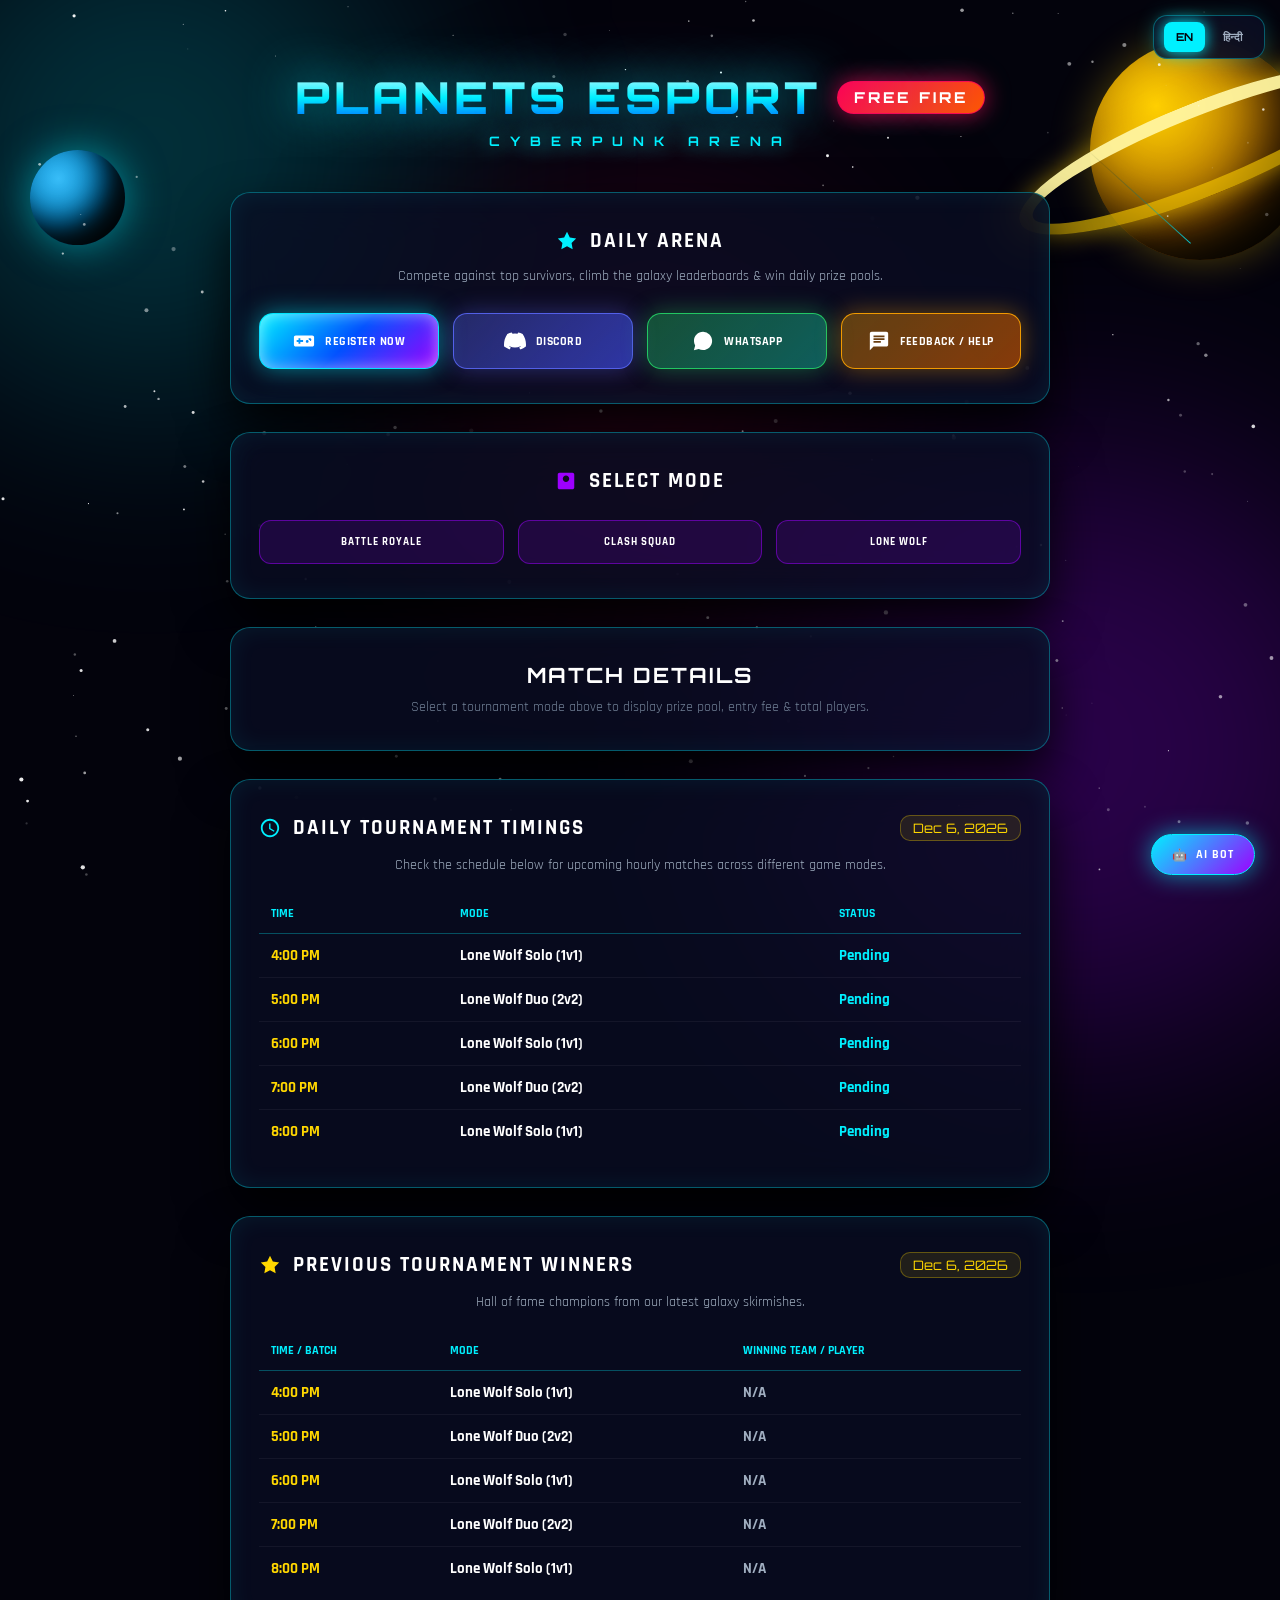
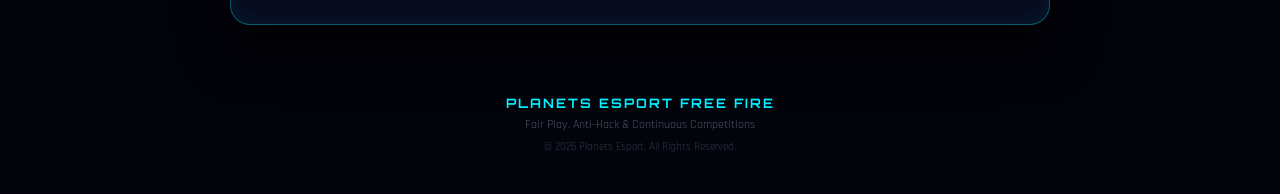
==== commit 431ca1fc: "Add files via upload" ====
--- a/index.html
+++ b/index.html
@@ -636,7 +636,7 @@
 
   <!-- ========================================== -->
   <!-- SECTION: TOP UTILITIES & BACKGROUND FX     -->
-
+  <!-- ========================================== -->
 
   <!-- Language Switcher Bar -->
   <div class="top-controls">
@@ -778,33 +778,8 @@
             <th style="padding: 12px;" data-en="STATUS" data-hi="स्थिति">STATUS</th>
           </tr>
         </thead>
-        <tbody style="font-size: 15px; font-weight: 700;">
-          <!-- Edit individual times, modes, or row IDs here -->
-          <tr style="border-bottom: 1px solid rgba(255, 255, 255, 0.05);">
-            <td style="padding: 12px; color: var(--gold);">4:00 PM</td>
-            <td style="padding: 12px;" data-en="Lone Wolf Solo (1v1)" data-hi="Lone Wolf Solo (1v1)">Lone Wolf Solo (1v1)</td>
-            <td style="padding: 12px;" id="status-4pm">-</td>
-          </tr>
-          <tr style="border-bottom: 1px solid rgba(255, 255, 255, 0.05);">
-            <td style="padding: 12px; color: var(--gold);">5:00 PM</td>
-            <td style="padding: 12px;" data-en="Lone Wolf Duo (2v2)" data-hi="Lone Wolf Duo (2v2)">Lone Wolf Duo (2v2)</td>
-            <td style="padding: 12px;" id="status-5pm">-</td>
-          </tr>
-          <tr style="border-bottom: 1px solid rgba(255, 255, 255, 0.05);">
-            <td style="padding: 12px; color: var(--gold);">6:00 PM</td>
-            <td style="padding: 12px;" data-en="Lone Wolf Solo (1v1)" data-hi="Lone Wolf Solo (1v1)">Lone Wolf Solo (1v1)</td>
-            <td style="padding: 12px;" id="status-6pm">-</td>
-          </tr>
-          <tr style="border-bottom: 1px solid rgba(255, 255, 255, 0.05);">
-            <td style="padding: 12px; color: var(--gold);">7:00 PM</td>
-            <td style="padding: 12px;" data-en="Lone Wolf Duo (2v2)" data-hi="Lone Wolf Duo (2v2)">Lone Wolf Duo (2v2)</td>
-            <td style="padding: 12px;" id="status-7pm">-</td>
-          </tr>
-          <tr>
-            <td style="padding: 12px; color: var(--gold);">8:00 PM</td>
-            <td style="padding: 12px;" data-en="Lone Wolf Solo (1v1)" data-hi="Lone Wolf Solo (1v1)">Lone Wolf Solo (1v1)</td>
-            <td style="padding: 12px;" id="status-8pm">-</td>
-          </tr>
+        <tbody id="schedule-body" style="font-size: 15px; font-weight: 700;">
+          <!-- Dynamically populated from data.json -->
         </tbody>
       </table>
     </div>
@@ -835,33 +810,8 @@
             <th style="padding: 12px;" data-en="WINNING TEAM / PLAYER" data-hi="विजेता टीम / खिलाड़ी">WINNING TEAM / PLAYER</th>
           </tr>
         </thead>
-        <tbody style="font-size: 15px; font-weight: 700;">
-          <!-- Edit winner names/teams manually here -->
-          <tr style="border-bottom: 1px solid rgba(255, 255, 255, 0.05);">
-            <td style="padding: 12px; color: var(--gold);">4:00 PM</td>
-            <td style="padding: 12px;" data-en="Lone Wolf Solo (1v1)" data-hi="Lone Wolf Solo (1v1)">Lone Wolf Solo (1v1)</td>
-            <td style="padding: 12px; color: #a0aec0;">N/A</td>
-          </tr>
-          <tr style="border-bottom: 1px solid rgba(255, 255, 255, 0.05);">
-            <td style="padding: 12px; color: var(--gold);">5:00 PM</td>
-            <td style="padding: 12px;" data-en="Lone Wolf Duo (2v2)" data-hi="Lone Wolf Duo (2v2)">Lone Wolf Duo (2v2)</td>
-            <td style="padding: 12px; color: #a0aec0;">N/A</td>
-          </tr>
-          <tr style="border-bottom: 1px solid rgba(255, 255, 255, 0.05);">
-            <td style="padding: 12px; color: var(--gold);">6:00 PM</td>
-            <td style="padding: 12px;" data-en="Lone Wolf Solo (1v1)" data-hi="Lone Wolf Solo (1v1)">Lone Wolf Solo (1v1)</td>
-            <td style="padding: 12px; color: #a0aec0;">N/A</td>
-          </tr>
-          <tr style="border-bottom: 1px solid rgba(255, 255, 255, 0.05);">
-            <td style="padding: 12px; color: var(--gold);">7:00 PM</td>
-            <td style="padding: 12px;" data-en="Lone Wolf Duo (2v2)" data-hi="Lone Wolf Duo (2v2)">Lone Wolf Duo (2v2)</td>
-            <td style="padding: 12px; color: #a0aec0;">N/A</td>
-          </tr>
-          <tr>
-            <td style="padding: 12px; color: var(--gold);">8:00 PM</td>
-            <td style="padding: 12px;" data-en="Lone Wolf Solo (1v1)" data-hi="Lone Wolf Solo (1v1)">Lone Wolf Solo (1v1)</td>
-            <td style="padding: 12px; color: #a0aec0;">N/A</td>
-          </tr>
+        <tbody id="winners-body" style="font-size: 15px; font-weight: 700;">
+          <!-- Dynamically populated from data.json -->
         </tbody>
       </table>
     </div>
@@ -914,46 +864,77 @@
   <script>
     let currentLang = 'en';
 
-    // 1. LIVE TIME-BASED STATUS ENGINE (PENDING / COMPLETED) & DATE INJECTOR
-    function updateLiveStatuses() {
-      const now = new Date();
-      
-      // Inject Current Date at top of tables
-      const options = { year: 'numeric', month: 'short', day: 'numeric' };
-      const dateStr = now.toLocaleDateString(currentLang === 'hi' ? 'hi-IN' : 'en-US', options);
-      document.getElementById('schedule-date').textContent = dateStr;
-      document.getElementById('winners-date').textContent = dateStr;
-
-      // Match time slots mapping in minutes from midnight (4 PM, 5 PM, 6 PM, 7 PM, 8 PM)
-      const matches = [
-        { id: 'status-4pm', minutes: 16 * 60 },
-        { id: 'status-5pm', minutes: 17 * 60 },
-        { id: 'status-6pm', minutes: 18 * 60 },
-        { id: 'status-7pm', minutes: 19 * 60 },
-        { id: 'status-8pm', minutes: 20 * 60 }
-      ];
-
-      const currentMinutes = now.getHours() * 60 + now.getMinutes();
-
-      matches.forEach(match => {
-        const el = document.getElementById(match.id);
-        if (!el) return;
-
-        if (currentMinutes >= match.minutes + 60) {
-          // Completed after 1 hour of match start time
-          el.textContent = currentLang === 'hi' ? 'पूर्ण (Completed)' : 'Completed';
-          el.style.color = '#48bb78'; // Green
-        } else if (currentMinutes >= match.minutes && currentMinutes < match.minutes + 60) {
-          // Ongoing match counts as pending
-          el.textContent = currentLang === 'hi' ? 'लंबित (Pending)' : 'Pending';
-          el.style.color = '#ecc94b'; // Yellow/Gold
-        } else {
-          // Future match
-          el.textContent = currentLang === 'hi' ? 'लंबित (Pending)' : 'Pending';
-          el.style.color = '#00f0ff'; // Cyan
-        }
-      });
-    }
+    // 1. FETCH & LOAD TOURNAMENT DATA FROM JSON + LIVE STATUS ENGINE
+    async function loadTournamentData() {
+      try {
+        const response = await fetch('data.json');
+        const data = await response.json();
+        
+        const now = new Date();
+        const currentMinutes = now.getHours() * 60 + now.getMinutes();
+        
+        // Inject Current Date at top of tables
+        const options = { year: 'numeric', month: 'short', day: 'numeric' };
+        const dateStr = now.toLocaleDateString(currentLang === 'hi' ? 'hi-IN' : 'en-US', options);
+        document.getElementById('schedule-date').textContent = dateStr;
+        document.getElementById('winners-date').textContent = dateStr;
+
+        // Render Schedule Table
+        const scheduleBody = document.getElementById('schedule-body');
+        scheduleBody.innerHTML = '';
+        
+        data.schedule.forEach((match, index) => {
+          let statusText = '';
+          let statusColor = '';
+
+          if (currentMinutes >= match.timeMinutes + 30) {
+            statusText = currentLang === 'hi' ? 'पूर्ण (Completed)' : 'Completed';
+            statusColor = '#48bb78'; // Green
+          } else if (currentMinutes >= match.timeMinutes && currentMinutes < match.timeMinutes + 30) {
+            statusText = currentLang === 'hi' ? 'शुरू हो गया (Started)' : 'Started';
+            statusColor = '#ff0055'; // Accent / Red-Pink glow
+          } else {
+            statusText = currentLang === 'hi' ? 'लंबित (Pending)' : 'Pending';
+            statusColor = '#00f0ff'; // Cyan
+          }
+
+          const modeName = currentLang === 'hi' ? match.modeHi : match.modeEn;
+          const borderStyle = index < data.schedule.length - 1 ? 'border-bottom: 1px solid rgba(255, 255, 255, 0.05);' : '';
+
+          scheduleBody.innerHTML += `
+            <tr style="${borderStyle}">
+              <td style="padding: 12px; color: var(--gold);">${match.time}</td>
+              <td style="padding: 12px;">${modeName}</td>
+              <td style="padding: 12px; color: ${statusColor};">${statusText}</td>
+            </tr>
+          `;
+        });
+
+        // Render Winners Table
+        const winnersBody = document.getElementById('winners-body');
+        winnersBody.innerHTML = '';
+
+        data.winners.forEach((win, index) => {
+          const modeName = currentLang === 'hi' ? win.modeHi : win.modeEn;
+          const borderStyle = index < data.winners.length - 1 ? 'border-bottom: 1px solid rgba(255, 255, 255, 0.05);' : '';
+
+          winnersBody.innerHTML += `
+            <tr style="${borderStyle}">
+              <td style="padding: 12px; color: var(--gold);">${win.time}</td>
+              <td style="padding: 12px;">${modeName}</td>
+              <td style="padding: 12px; color: #a0aec0;">${win.winner}</td>
+            </tr>
+          `;
+        });
+
+      } catch (error) {
+        console.error('Error loading tournament data:', error);
+      }
+    }
+
+    // Run data loader on start and every minute
+    loadTournamentData();
+    setInterval(loadTournamentData, 60000);
 
     // 2. LANGUAGE TRANSLATION SWITCHER
     function setLanguage(lang) {
@@ -970,7 +951,7 @@
         }
       });
 
-      updateLiveStatuses();
+      loadTournamentData();
 
       const statusBox = document.getElementById('status');
       if (window.lastActiveMode) {
@@ -984,9 +965,6 @@
         `;
       }
     }
-
-    updateLiveStatuses();
-    setInterval(updateLiveStatuses, 60000);
 
     // 3. CANVAS STARFIELD & METEOR ENGINE
     const canvas = document.getElementById('space-canvas');
@@ -1082,7 +1060,7 @@
     }
     animateSpace();
 
-    // 4. MATCH CONFIGURATION & PRICING ENGINE (Edit prize pools, entry fees, or player counts here)
+    // 4. MATCH CONFIGURATION & PRICING ENGINE
     const matchData = {
       cs: { total: 8, pool: "₹120", entry: "₹20", win: "₹120 (₹30 / player)" },
       brSolo: { total: 50, pool: "₹1000", entry: "₹30", r1: "₹650", r2: "₹250", r3: "₹100" },
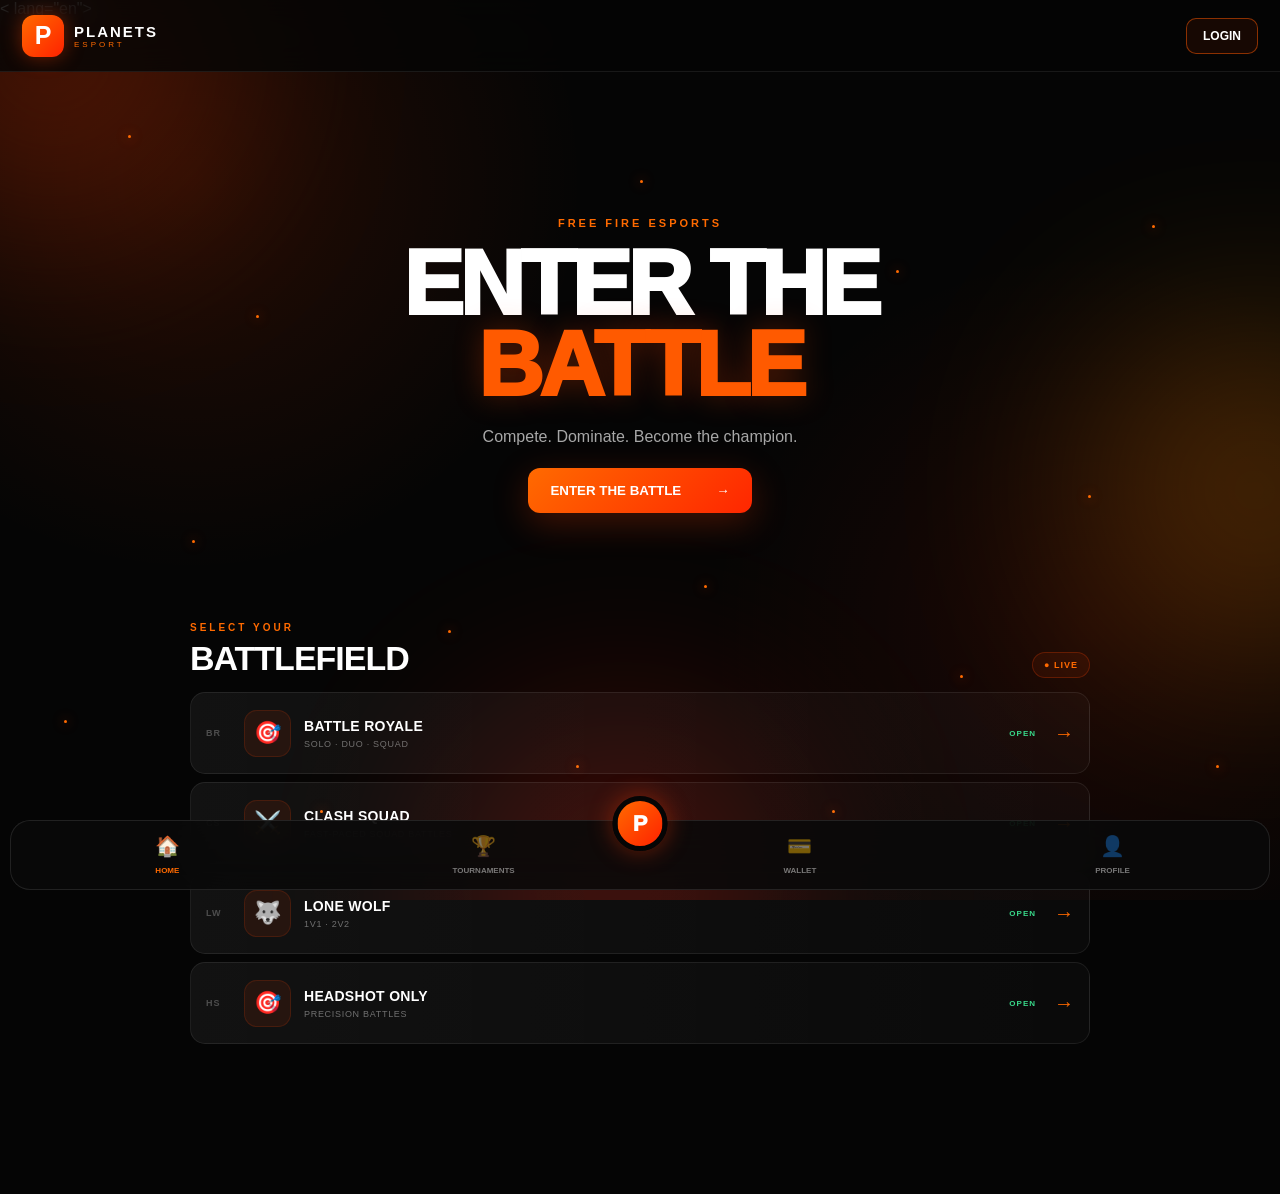
==== commit dbbcb287: "Add files via upload" ====
--- a/index.html
+++ b/index.html
@@ -1,1287 +1,917 @@
 <!DOCTYPE html>
-<html lang="en">
-
-<!-- ========================================== -->
-<!-- SECTION: HEAD & METADATA CONFIGURATION -->
-<!-- ========================================== -->
+< lang="en">
 <head>
-  <meta charset="UTF-8">
-  <meta name="viewport" content="width=device-width, initial-scale=1.0">
-  <title data-en="PLANETS ESPORT | Cyberpunk Arena" data-hi="प्लैनेट्स ईस्पोर्ट्स | साइबरपंक एरिना">PLANETS ESPORT | Cyberpunk Arena</title>
-
-  <!-- Google Fonts -->
-  <link rel="preconnect" href="https://fonts.googleapis.com">
-  <link rel="preconnect" href="https://fonts.gstatic.com" crossorigin>
-  <link href="https://fonts.googleapis.com/css2?family=Orbitron:wght@500;700;900&family=Rajdhani:wght@600;700&display=swap" rel="stylesheet">
-
-  <style>
-    :root {
-      --primary: #00f0ff;
-      --secondary: #9d00ff;
-      --accent: #ff0055;
-      --gold: #ffd700;
-      --bg-dark: #03030c;
-      --card-bg: rgba(10, 14, 35, 0.78);
-      --card-border: rgba(0, 240, 255, 0.35);
-    }
-
-    html {
-      scroll-behavior: smooth;
-    }
-
-    * {
-      margin: 0;
-      padding: 0;
-      box-sizing: border-box;
-      font-family: 'Rajdhani', sans-serif;
-    }
-
-    body {
-      background: var(--bg-dark);
-      color: #ffffff;
-      overflow-x: hidden;
-      min-height: 100vh;
-      position: relative;
-      -webkit-font-smoothing: antialiased;
-    }
-
-    /* --- ABSOLUTE TOP CONTROLS --- */
-    .top-controls {
-      position: absolute;
-      top: 15px;
-      right: 15px;
-      z-index: 1000;
-      display: flex;
-      flex-wrap: wrap;
-      gap: 10px;
-      align-items: center;
-      justify-content: flex-end;
-      max-width: 100%;
-      padding-left: 15px;
-    }
-
-    .control-cluster {
-      display: flex;
-      flex-wrap: wrap;
-      gap: 6px;
-      background: rgba(10, 14, 35, 0.9);
-      backdrop-filter: blur(15px);
-      border: 1px solid var(--card-border);
-      padding: 6px 10px;
-      border-radius: 14px;
-      box-shadow: 0 0 20px rgba(0, 240, 255, 0.2);
-    }
-
-    .lang-btn {
-      background: transparent;
-      border: none;
-      color: #a0aec0;
-      font-family: 'Orbitron', sans-serif;
-      font-weight: 700;
-      font-size: 11px;
-      padding: 8px 12px;
-      border-radius: 8px;
-      cursor: pointer;
-      transition: all 0.3s ease;
-      display: inline-flex;
-      align-items: center;
-      justify-content: center;
-      gap: 6px;
-      white-space: nowrap;
-    }
-
-    .lang-btn.active, .lang-btn:hover {
-      background: var(--primary);
-      color: #03030c;
-      box-shadow: 0 0 15px var(--primary);
-    }
-
-    /* --- BACKGROUND CANVAS & COSMIC GLOWS --- */
-    #space-canvas {
-      position: fixed;
-      inset: 0;
-      width: 100%;
-      height: 100%;
-      pointer-events: none;
-      z-index: -10;
-      will-change: transform;
-    }
-
-    .nebula-glow {
-      position: fixed;
-      border-radius: 50%;
-      filter: blur(120px);
-      pointer-events: none;
-      z-index: -15;
-      animation: pulseGlow 10s ease-in-out infinite alternate;
-      will-change: transform, opacity;
-    }
-
-    .glow-1 { width: 500px; height: 500px; background: rgba(0, 240, 255, 0.2); top: -100px; left: -100px; }
-    .glow-2 { width: 600px; height: 600px; background: rgba(157, 0, 255, 0.25); bottom: -150px; right: -100px; animation-delay: -3s; }
-    .glow-3 { width: 400px; height: 400px; background: rgba(255, 0, 85, 0.18); top: 45%; left: 50%; transform: translate3d(-50%, -50%, 0); animation-delay: -6s; }
-
-    @keyframes pulseGlow {
-      0% { opacity: 0.5; transform: scale(0.85) translate3d(0, 0, 0); }
-      100% { opacity: 1; transform: scale(1.15) translate3d(0, 0, 0); }
-    }
-
-    /* --- 3D PLANETS --- */
-    .saturn {
-      position: fixed;
-      right: -30px;
-      top: 40px;
-      width: 220px;
-      height: 220px;
-      border-radius: 50%;
-      background: radial-gradient(circle at 30% 30%, #ffd000 0%, #a86200 60%, #1b0f00 100%);
-      box-shadow: inset -35px -35px 60px rgba(0, 0, 0, 0.95), 0 0 40px rgba(255, 208, 0, 0.3);
-      animation: planetFloat 12s ease-in-out infinite alternate;
-      z-index: -12;
-      pointer-events: none;
-    }
-
-    .saturn::before {
-      content: "";
-      position: absolute;
-      top: 50%;
-      left: 50%;
-      width: 360px;
-      height: 65px;
-      border: 14px solid rgba(255, 208, 0, 0.6);
-      border-top-color: rgba(255, 245, 160, 0.95);
-      border-radius: 50%;
-      transform: translate(-50%, -50%) rotate(-22deg);
-      box-shadow: 0 0 25px rgba(255, 208, 0, 0.5);
-    }
-
-    .earth {
-      position: fixed;
-      left: 30px;
-      top: 150px;
-      width: 95px;
-      height: 95px;
-      border-radius: 50%;
-      background: radial-gradient(circle at 30% 30%, #38bdf8 0%, #0284c7 50%, #022038 100%);
-      box-shadow: inset -20px -20px 30px rgba(0, 0, 0, 0.95), 0 0 40px rgba(0, 240, 255, 0.5);
-      animation: planetFloat 9s ease-in-out infinite alternate-reverse;
-      z-index: -12;
-      pointer-events: none;
-    }
-
-    @keyframes planetFloat {
-      0% { transform: translate3d(0, 0, 0) rotate(0deg); }
-      100% { transform: translate3d(0, 28px, 0) rotate(8deg); }
-    }
-
-    /* --- HEADER & STYLIZED FREE FIRE LOGO --- */
-    header {
-      text-align: center;
-      padding: 70px 20px 15px;
-      position: relative;
-      z-index: 10;
-    }
-
-    .logo {
-      font-family: 'Orbitron', sans-serif;
-      font-size: 44px;
-      font-weight: 900;
-      letter-spacing: 4px;
-      background: linear-gradient(180deg, #ffffff 0%, var(--primary) 50%, #0044ff 100%);
-      -webkit-background-clip: text;
-      color: transparent;
-      text-shadow: 0 0 50px rgba(0, 240, 255, 0.8);
-      display: inline-flex;
-      align-items: center;
-      gap: 16px;
-      flex-wrap: wrap;
-      justify-content: center;
-    }
-
-    .tag-ff {
-      font-family: 'Orbitron', sans-serif;
-      font-size: 15px;
-      font-weight: 800;
-      letter-spacing: 3px;
-      color: #ffffff;
-      background: linear-gradient(135deg, #ff0055 0%, #ff5500 100%);
-      border: 1px solid rgba(255, 0, 85, 0.9);
-      padding: 6px 16px;
-      border-radius: 20px;
-      box-shadow: 0 0 25px rgba(255, 0, 85, 0.7);
-      text-transform: uppercase;
-    }
-
-    .subtitle {
-      font-family: 'Orbitron', sans-serif;
-      font-size: 13px;
-      font-weight: 700;
-      letter-spacing: 10px;
-      color: var(--primary);
-      margin-top: 8px;
-      text-shadow: 0 0 20px var(--primary);
-    }
-
-    /* --- HOLOGRAPHIC GLASS CARDS --- */
-    .card {
-      width: 90%;
-      max-width: 820px;
-      margin: 28px auto;
-      padding: 34px 28px;
-      background: var(--card-bg);
-      backdrop-filter: blur(25px);
-      -webkit-backdrop-filter: blur(25px);
-      border-radius: 20px;
-      border: 1px solid var(--card-border);
-      box-shadow: 0 25px 50px rgba(0, 0, 0, 0.85), inset 0 0 25px rgba(0, 240, 255, 0.08);
-      text-align: center;
-      position: relative;
-      z-index: 10;
-      transition: transform 0.3s ease, border-color 0.3s ease, box-shadow 0.3s ease;
-    }
-
-    .card:hover {
-      border-color: rgba(0, 240, 255, 0.8);
-      box-shadow: 0 30px 60px rgba(0, 0, 0, 0.95), inset 0 0 35px rgba(0, 240, 255, 0.18);
-      transform: translate3d(0, -4px, 0);
-    }
-
-    .card h2 {
-      font-family: 'Orbitron', sans-serif;
-      font-size: 21px;
-      letter-spacing: 2px;
-      color: #ffffff;
-      display: flex;
-      align-items: center;
-      justify-content: center;
-      gap: 12px;
-      text-transform: uppercase;
-      flex-wrap: wrap;
-    }
-
-    .icon {
-      width: 22px;
-      height: 22px;
-      fill: currentColor;
-      flex-shrink: 0;
-    }
-
-    /* --- BUTTONS & CONTROLS --- */
-    .btn-group {
-      display: flex;
-      flex-wrap: wrap;
-      justify-content: center;
-      gap: 14px;
-      margin-top: 26px;
-      position: relative;
-      z-index: 20;
-    }
-
-    .button {
-      position: relative;
-      display: inline-flex;
-      align-items: center;
-      justify-content: center;
-      gap: 10px;
-      padding: 16px 22px;
-      border-radius: 14px;
-      color: #ffffff;
-      font-family: 'Orbitron', sans-serif;
-      font-weight: 800;
-      font-size: 12px;
-      letter-spacing: 0.5px;
-      text-decoration: none;
-      text-transform: uppercase;
-      cursor: pointer;
-      user-select: none;
-      transition: transform 0.3s ease, box-shadow 0.3s ease;
-      border: 1px solid rgba(255, 255, 255, 0.25);
-      text-align: center;
-      white-space: nowrap;
-      flex: 1 1 160px;
-    }
-
-    .button.register {
-      background: linear-gradient(135deg, #00f0ff 0%, #0051ff 50%, #9d00ff 100%);
-      box-shadow: 0 0 25px rgba(0, 240, 255, 0.5), inset 0 0 15px rgba(255, 255, 255, 0.5);
-      border-color: rgba(0, 240, 255, 0.9);
-    }
-
-    .button.register:hover {
-      transform: translate3d(0, -4px, 0) scale(1.03);
-      box-shadow: 0 0 45px rgba(0, 240, 255, 0.9);
-    }
-
-    .button.discord {
-      background: linear-gradient(135deg, rgba(88, 101, 242, 0.35) 0%, rgba(64, 78, 237, 0.65) 100%);
-      border: 1px solid rgba(88, 101, 242, 0.9);
-      box-shadow: 0 0 25px rgba(88, 101, 242, 0.4);
-    }
-
-    .button.discord:hover {
-      transform: translate3d(0, -4px, 0) scale(1.03);
-      box-shadow: 0 0 45px rgba(88, 101, 242, 0.9);
-    }
-
-    .button.whatsapp {
-      background: linear-gradient(135deg, rgba(37, 211, 102, 0.35) 0%, rgba(18, 140, 126, 0.65) 100%);
-      border: 1px solid rgba(37, 211, 102, 0.9);
-      box-shadow: 0 0 25px rgba(37, 211, 102, 0.4);
-    }
-
-    .button.whatsapp:hover {
-      transform: translate3d(0, -4px, 0) scale(1.03);
-      box-shadow: 0 0 45px rgba(37, 211, 102, 0.9);
-    }
-
-    .button.feedback {
-      background: linear-gradient(135deg, rgba(255, 165, 0, 0.35) 0%, rgba(204, 85, 0, 0.65) 100%);
-      border: 1px solid rgba(255, 165, 0, 0.9);
-      box-shadow: 0 0 25px rgba(255, 165, 0, 0.4);
-    }
-
-    .button.feedback:hover {
-      transform: translate3d(0, -4px, 0) scale(1.03);
-      box-shadow: 0 0 45px rgba(255, 165, 0, 0.9);
-    }
-
-    .modeBtn {
-      display: inline-flex;
-      align-items: center;
-      justify-content: center;
-      gap: 8px;
-      padding: 14px 18px;
-      border: 1px solid rgba(157, 0, 255, 0.5);
-      border-radius: 12px;
-      background: rgba(157, 0, 255, 0.15);
-      color: #ffffff;
-      font-family: 'Orbitron', sans-serif;
-      font-weight: 700;
-      font-size: 11px;
-      letter-spacing: 1px;
-      cursor: pointer;
-      transition: all 0.3s ease;
-      text-align: center;
-      flex: 1 1 150px;
-    }
-
-    .modeBtn:hover, .modeBtn.active {
-      background: linear-gradient(135deg, var(--secondary) 0%, var(--accent) 100%);
-      border-color: #ff0055;
-      box-shadow: 0 0 30px rgba(255, 0, 85, 0.8);
-      transform: translate3d(0, -3px, 0);
-    }
-
-    /* --- STATS GRID & PRIZES --- */
-    .stats-grid {
-      display: grid;
-      grid-template-columns: repeat(auto-fit, minmax(140px, 1fr));
-      gap: 16px;
-      margin-top: 24px;
-    }
-
-    .stat-box {
-      background: rgba(4, 8, 22, 0.85);
-      border: 1px solid rgba(0, 240, 255, 0.3);
-      padding: 18px 12px;
-      border-radius: 14px;
-      box-shadow: inset 0 0 15px rgba(0, 240, 255, 0.05);
-      transition: transform 0.3s ease, border-color 0.3s ease;
-    }
-
-    .stat-box:hover {
-      transform: translate3d(0, -3px, 0);
-      border-color: rgba(0, 240, 255, 0.7);
-    }
-
-    .stat-box h3 {
-      font-family: 'Orbitron', sans-serif;
-      font-size: 22px;
-      color: var(--primary);
-      text-shadow: 0 0 15px rgba(0, 240, 255, 0.6);
-    }
-
-    .stat-box h3.gold { color: var(--gold); text-shadow: 0 0 15px rgba(255, 215, 0, 0.6); }
-    .stat-box h3.accent { color: var(--accent); text-shadow: 0 0 15px rgba(255, 0, 85, 0.6); }
-
-    .stat-box p {
-      font-size: 11px;
-      color: #8a99ad;
-      text-transform: uppercase;
-      letter-spacing: 1px;
-      margin-top: 6px;
-      font-weight: 700;
-    }
-
-    .prizes-container {
-      margin-top: 24px;
-      display: flex;
-      flex-direction: column;
-      gap: 10px;
-      align-items: center;
-    }
-
-    .prize-badge {
-      display: flex;
-      align-items: center;
-      justify-content: space-between;
-      gap: 16px;
-      font-family: 'Rajdhani', sans-serif;
-      font-size: 16px;
-      font-weight: 700;
-      background: rgba(255, 255, 255, 0.04);
-      padding: 10px 20px;
-      border-radius: 25px;
-      border: 1px solid rgba(255, 255, 255, 0.12);
-      width: 100%;
-      max-width: 380px;
-      transition: transform 0.25s ease, background 0.25s ease;
-    }
-
-    .prize-badge:hover {
-      transform: translate3d(0, -2px, 0);
-      background: rgba(255, 255, 255, 0.08);
-    }
-
-    .rank-1 { border-color: rgba(255, 215, 0, 0.8); color: #ffd700; background: rgba(255, 215, 0, 0.06); box-shadow: 0 0 20px rgba(255, 215, 0, 0.15); }
-    .rank-2 { border-color: rgba(192, 192, 192, 0.8); color: #e2e8f0; background: rgba(192, 192, 192, 0.06); box-shadow: 0 0 20px rgba(192, 192, 192, 0.15); }
-    .rank-3 { border-color: rgba(205, 127, 50, 0.8); color: #cd7f32; background: rgba(205, 127, 50, 0.06); box-shadow: 0 0 20px rgba(205, 127, 50, 0.15); }
-
-    /* --- PLANETS AI ASSISTANT WIDGET --- */
-    .ai-widget-container {
-      position: fixed;
-      bottom: 25px;
-      right: 25px;
-      z-index: 999;
-    }
-
-    .ai-toggle-btn {
-      background: linear-gradient(135deg, var(--primary) 0%, var(--secondary) 100%);
-      color: #ffffff;
-      border: 1px solid var(--primary);
-      padding: 12px 20px;
-      border-radius: 30px;
-      font-family: 'Orbitron', sans-serif;
-      font-weight: 700;
-      font-size: 12px;
-      letter-spacing: 1px;
-      cursor: pointer;
-      box-shadow: 0 0 25px rgba(0, 240, 255, 0.6);
-      transition: transform 0.3s ease, box-shadow 0.3s ease;
-      display: flex;
-      align-items: center;
-      gap: 8px;
-    }
-
-    .ai-toggle-btn:hover {
-      transform: scale(1.06) translate3d(0, -3px, 0);
-      box-shadow: 0 0 40px rgba(0, 240, 255, 0.9);
-    }
-
-    .ai-chat-card {
-      display: none;
-      position: absolute;
-      bottom: 70px;
-      right: 0;
-      width: 320px;
-      height: 420px;
-      background: rgba(6, 10, 28, 0.96);
-      backdrop-filter: blur(25px);
-      -webkit-backdrop-filter: blur(25px);
-      border: 1px solid var(--primary);
-      border-radius: 18px;
-      box-shadow: 0 15px 40px rgba(0, 0, 0, 0.95), 0 0 25px rgba(0, 240, 255, 0.25);
-      flex-direction: column;
-      overflow: hidden;
-      animation: popIn 0.35s cubic-bezier(0.16, 1, 0.3, 1) forwards;
-    }
-
-    @keyframes popIn {
-      from { opacity: 0; transform: scale(0.9) translate3d(0, 20px, 0); }
-      to { opacity: 1; transform: scale(1) translate3d(0, 0, 0); }
-    }
-
-    .ai-chat-header {
-      background: rgba(0, 240, 255, 0.12);
-      padding: 12px 16px;
-      border-bottom: 1px solid rgba(0, 240, 255, 0.3);
-      display: flex;
-      justify-content: space-between;
-      align-items: center;
-      font-family: 'Orbitron', sans-serif;
-      font-size: 12px;
-      color: var(--primary);
-    }
-
-    .ai-chat-messages {
-      flex: 1;
-      padding: 14px;
-      overflow-y: auto;
-      display: flex;
-      flex-direction: column;
-      gap: 10px;
-      scroll-behavior: smooth;
-    }
-
-    .ai-msg {
-      max-width: 88%;
-      padding: 10px 12px;
-      border-radius: 12px;
-      font-size: 13px;
-      line-height: 1.4;
-    }
-
-    .ai-msg.bot {
-      background: rgba(0, 240, 255, 0.12);
-      border: 1px solid rgba(0, 240, 255, 0.3);
-      color: #e2e8f0;
-      align-self: flex-start;
-      border-bottom-left-radius: 2px;
-    }
-
-    .ai-msg.user {
-      background: linear-gradient(135deg, var(--secondary) 0%, var(--accent) 100%);
-      color: #ffffff;
-      align-self: flex-end;
-      border-bottom-right-radius: 2px;
-    }
-
-    .ai-quick-topics {
-      display: flex;
-      flex-wrap: wrap;
-      gap: 6px;
-      padding: 8px 12px;
-      background: rgba(0, 0, 0, 0.4);
-      border-top: 1px solid rgba(255, 255, 255, 0.05);
-    }
-
-    .chip {
-      background: rgba(0, 240, 255, 0.15);
-      border: 1px solid rgba(0, 240, 255, 0.3);
-      color: var(--primary);
-      padding: 4px 8px;
-      border-radius: 12px;
-      font-size: 10px;
-      cursor: pointer;
-      font-family: 'Rajdhani', sans-serif;
-      font-weight: 700;
-      transition: all 0.25s ease;
-    }
-
-    .chip:hover {
-      background: var(--primary);
-      color: #000;
-    }
-
-    .ai-chat-input-area {
-      display: flex;
-      border-top: 1px solid rgba(0, 240, 255, 0.3);
-      background: rgba(0, 0, 0, 0.5);
-    }
-
-    .ai-chat-input-area input {
-      flex: 1;
-      background: transparent;
-      border: none;
-      padding: 12px;
-      color: #ffffff;
-      font-size: 12px;
-      outline: none;
-    }
-
-    .ai-chat-input-area button {
-      background: var(--primary);
-      border: none;
-      color: #000;
-      padding: 0 16px;
-      font-family: 'Orbitron', sans-serif;
-      font-weight: 700;
-      font-size: 11px;
-      cursor: pointer;
-      transition: background 0.25s ease;
-    }
-
-    .ai-chat-input-area button:hover {
-      background: #80f8ff;
-    }
-
-    footer {
-      text-align: center;
-      padding: 40px 20px;
-      color: #4a5568;
-      margin-top: 30px;
-      position: relative;
-      z-index: 10;
-    }
-
-    @media (max-width: 768px) {
-      .top-controls { top: 10px; right: 10px; left: 10px; justify-content: center; }
-      header { padding-top: 90px; }
-      .logo { font-size: 24px; letter-spacing: 2px; }
-      .tag-ff { font-size: 10px; padding: 4px 10px; }
-      .subtitle { font-size: 10px; letter-spacing: 3px; }
-      .saturn { width: 100px; height: 100px; right: -10px; top: 10px; }
-      .saturn::before { width: 160px; height: 30px; }
-      .earth { width: 45px; height: 45px; left: 5px; top: 50px; }
-      .card { width: 94%; padding: 20px 14px; }
-      .button { min-width: 100%; padding: 12px 10px; font-size: 11px; }
-      .modeBtn { flex: 1 1 100%; }
-      .ai-chat-card { width: 270px; right: -5px; height: 380px; }
-      .stats-grid { grid-template-columns: repeat(2, 1fr); }
-    }
-  </style>
+<meta charset="UTF-8">
+<meta name="viewport" content="width=device-width, initial-scale=1.0">
+<title>Planets Esport</title>
+<link rel="stylesheet" href="style.css">
 </head>
 
 <body>
 
-  <!-- ========================================== -->
-  <!-- SECTION: TOP UTILITIES & BACKGROUND FX     -->
-  <!-- ========================================== -->
-
-  <!-- Language Switcher Bar -->
-  <div class="top-controls">
-    <div class="control-cluster">
-      <button class="lang-btn active" id="btnEn" onclick="setLanguage('en')">EN</button>
-      <button class="lang-btn" id="btnHi" onclick="setLanguage('hi')">हिन्दी</button>
-    </div>
-  </div>
-
-  <!-- Space Canvas Background -->
-  <canvas id="space-canvas"></canvas>
-
-  <!-- Ambient Nebula Orbs -->
-  <div class="nebula-glow glow-1"></div>
-  <div class="nebula-glow glow-2"></div>
-  <div class="nebula-glow glow-3"></div>
-
-  <!-- Planets Background Graphics -->
-  <div class="saturn"></div>
-  <div class="earth"></div>
-
-
-  <!-- ========================================== -->
-  <!-- SECTION: HEADER & BRANDING                 -->
-  <!-- ========================================== -->
-  <header>
-    <div class="logo">
-      PLANETS ESPORT <span class="tag-ff">FREE FIRE</span>
-    </div>
-    <div class="subtitle" data-en="CYBERPUNK ARENA" data-hi="साइबरपंक एरिना">CYBERPUNK ARENA</div>
-  </header>
-
-
-  <!-- ========================================== -->
-  <!-- SECTION: MAIN REGISTRATION PORTAL & LINKS  -->
-  <!-- ========================================== -->
-  <div class="card">
-    <h2>
-      <svg class="icon" viewBox="0 0 24 24"><path fill="var(--primary)" d="M12 2L15.09 8.26L22 9.27L17 14.14L18.18 21.02L12 17.77L5.82 21.02L7 14.14L2 9.27L8.91 8.26L12 2Z"/></svg>
-      <span data-en="DAILY ARENA" data-hi="दैनिक एरिना">DAILY ARENA</span>
-    </h2>
-    <p style="margin: 12px 0 20px; color: #a0aec0; font-size: 14px; line-height: 1.5;" data-en="Compete against top survivors, climb the galaxy leaderboards & win daily prize pools." data-hi="शीर्ष उत्तरजीवियों के खिलाफ प्रतिस्पर्धा करें, गैलेक्सी लीडरबोर्ड पर चढ़ें और दैनिक पुरस्कार पूल जीतें।">
-      Compete against top survivors, climb the galaxy leaderboards & win daily prize pools.
-    </p>
-
-    <div class="btn-group">
-      <!-- Edit registration form link inside href below -->
-      <a class="button register" href="https://docs.google.com/forms/d/e/1FAIpQLSf3ktwGZacwDV0MKXi29xuh-8oTKo0y3-JVr6IQe2TzsKm43w/viewform?usp=dialog" target="_blank">
-        <svg class="icon" viewBox="0 0 24 24"><path fill="currentColor" d="M21 6H3c-1.1 0-2 .9-2 2v8c0 1.1.9 2 2 2h18c1.1 0 2-.9 2-2V8c0-1.1-.9-2-2-2zm-10 7H8v2H6v-2H4v-2h2V9h2v2h3v2zm4.5 1c-.83 0-1.5-.67-1.5-1.5s.67-1.5 1.5-1.5 1.5.67 1.5 1.5-.67 1.5-1.5 1.5zm3-3c-.83 0-1.5-.67-1.5-1.5S17.67 9 18.5 9s1.5.67 1.5 1.5-.67 1.5-1.5 1.5z"/></svg>
-        <span data-en="REGISTER NOW" data-hi="अभी रजिस्टर करें">REGISTER NOW</span>
-      </a>
-      <!-- Edit Discord invite link below -->
-      <a class="button discord" href="https://discord.gg/kcvREy8Kk" target="_blank">
-        <svg class="icon" viewBox="0 0 24 24"><path fill="currentColor" d="M20.317 4.37a19.791 19.791 0 0 0-4.885-1.515a.074.074 0 0 0-.079.037c-.21.375-.444.864-.608 1.25a18.27 18.27 0 0 0-5.487 0a12.64 12.64 0 0 0-.617-1.25a.077.077 0 0 0-.079-.037A19.736 19.736 0 0 0 3.677 4.37a.07.07 0 0 0-.032.027C.533 9.046-.32 13.58.099 18.057a.082.082 0 0 0 .031.057a19.9 19.9 0 0 0 5.993 3.03a.078.078 0 0 0 .084-.028a14.09 14.09 0 0 0 1.226-1.994a.076.076 0 0 0-.041-.106a13.107 13.107 0 0 1-1.872-.892a.077.077 0 0 1-.008-.128a10.2 10.2 0 0 0 .372-.292a.074.074 0 0 1 .077-.01c3.928 1.793 8.18 1.793 12.061 0a.074.074 0 0 1 .078.01c.12.098.246.198.373.292a.077.077 0 0 1-.006.127a12.299 12.299 0 0 1-1.873.892a.077.077 0 0 0-.041.107c.36.698.772 1.362 1.225 1.993a.076.076 0 0 0 .084.028a19.839 19.839 0 0 0 6.002-3.03a.077.077 0 0 0 .032-.054c.5-5.177-.838-9.674-3.549-13.66a.061.061 0 0 0-.031-.028z"/></svg>
-        <span data-en="DISCORD" data-hi="DISCORD">DISCORD</span>
-      </a>
-      <!-- Edit WhatsApp channel link below -->
-      <a class="button whatsapp" href="https://whatsapp.com/channel/0029Vb8oK1mGE56rfZYkbp2t" target="_blank">
-        <svg class="icon" viewBox="0 0 24 24"><path fill="currentColor" d="M12.04 2c-5.46 0-9.91 4.45-9.91 9.91 0 1.75.46 3.45 1.32 4.95L2.05 22l5.25-1.38c1.45.79 3.08 1.21 4.74 1.21 5.46 0 9.91-4.45 9.91-9.91 0-2.65-1.03-5.14-2.9-7.01A9.816 9.816 0 0 0 12.04 2z"/></svg>
-        <span data-en="WHATSAPP" data-hi="WHATSAPP">WHATSAPP</span>
-      </a>
-      <!-- Edit Feedback link below -->
-      <a class="button feedback" href="https://forms.gle/3aBBtnxgx54xY8VeA" target="_blank">
-        <svg class="icon" viewBox="0 0 24 24"><path fill="currentColor" d="M20 2H4c-1.1 0-1.99.9-1.99 2L2 22l4-4h14c1.1 0 2-.9 2-2V4c0-1.1-.9-2-2-2zM6 9h12v2H6V9zm8 5H6v-2h8v2zm4-6H6V6h12v2z"/></svg>
-        <span data-en="FEEDBACK / HELP" data-hi="फीडबैक / सहायता">FEEDBACK / HELP</span>
-      </a>
-    </div>
-  </div>
-
-
-  <!-- ========================================== -->
-  <!-- SECTION: TOURNAMENT MODE SELECTOR          -->
-  <!-- ========================================== -->
-  <div class="card">
-    <h2>
-      <svg class="icon" viewBox="0 0 24 24"><path fill="var(--secondary)" d="M19 3H5c-1.1 0-2 .9-2 2v14c0 1.1.9 2 2 2h14c1.1 0 2-.9 2-2V5c0-1.1-.9-2-2-2zm-7 3c1.93 0 3.5 1.57 3.5 3.5S13.93 13 12 13s-3.5-1.57-3.5-3.5S10.07 6 12 6z"/></svg>
-      <span data-en="SELECT MODE" data-hi="मोड चुनें">SELECT MODE</span>
-    </h2>
-    <div class="btn-group">
-      <button class="modeBtn" id="btnBR" onclick="showBR()"><span data-en="BATTLE ROYALE" data-hi="Battle Royale">BATTLE ROYALE</span></button>
-      <button class="modeBtn" id="btnCS" onclick="showCS()"><span data-en="CLASH SQUAD" data-hi="Clash Squad">CLASH SQUAD</span></button>
-      <button class="modeBtn" id="btnLW" onclick="showLW()"><span data-en="LONE WOLF" data-hi="Lone Wolf">LONE WOLF</span></button>
-    </div>
-  </div>
-
-  <!-- Battle Royale Sub Selector (Toggled via JS) -->
-  <div class="card" id="brTypes" style="display: none;">
-    <h2>
-      <span data-en="SELECT TEAM SIZE (BATTLE ROYALE)" data-hi="टीम का आकार चुनें (BATTLE ROYALE)">SELECT TEAM SIZE (BATTLE ROYALE)</span>
-    </h2>
-    <div class="btn-group">
-      <button class="modeBtn" onclick="showSolo()"><span data-en="SOLO" data-hi="सोलो">SOLO</span></button>
-      <button class="modeBtn" onclick="showDuo()"><span data-en="DUO" data-hi="डुओ">DUO</span></button>
-      <button class="modeBtn" onclick="showSquad()"><span data-en="SQUAD" data-hi="स्क्वाड">SQUAD</span></button>
-    </div>
-  </div>
-
-  <!-- Lone Wolf Sub Selector (Toggled via JS) -->
-  <div class="card" id="lwTypes" style="display: none;">
-    <h2>
-      <span data-en="SELECT TEAM SIZE (LONE WOLF)" data-hi="टीम का आकार चुनें (LONE WOLF)">SELECT TEAM SIZE (LONE WOLF)</span>
-    </h2>
-    <div class="btn-group">
-      <button class="modeBtn" onclick="showLWSolo()"><span data-en="LONE WOLF SOLO (1v1)" data-hi="LONE WOLF SOLO (1v1)">LONE WOLF SOLO (1v1)</span></button>
-      <button class="modeBtn" onclick="showLWDuo()"><span data-en="LONE WOLF DUO (2v2)" data-hi="LONE WOLF DUO (2v2)">LONE WOLF DUO (2v2)</span></button>
-    </div>
-  </div>
-
-  <!-- Dynamic Stats Frame (Populated dynamically when clicking modes) -->
-  <div class="card" id="status">
-    <h2 data-en="MATCH DETAILS" data-hi="मैच विवरण">MATCH DETAILS</h2>
-    <p style="color: #718096; margin-top: 10px; font-size: 14px;" data-en="Select a tournament mode above to display prize pool, entry fee & total players." data-hi="पुरस्कार पूल, प्रवेश शुल्क और कुल खिलाड़ियों को प्रदर्शित करने के लिए ऊपर एक टूर्नामेंट मोड चुनें।">
-      Select a tournament mode above to display prize pool, entry fee & total players.
-    </p>
-  </div>
-
-
-  <!-- ========================================== -->
-  <!-- SECTION: MATCH SCHEDULE & TIMINGS TABLE    -->
-  <!-- ========================================== -->
-  <div class="card">
-    <div style="display: flex; justify-content: space-between; align-items: center; margin-bottom: 15px; flex-wrap: wrap; gap: 10px;">
-      <h2 style="margin: 0;">
-        <svg class="icon" viewBox="0 0 24 24"><path fill="var(--primary)" d="M11.99 2C6.47 2 2 6.48 2 12s4.47 10 9.99 10C17.52 22 22 17.52 22 12S17.52 2 11.99 2zM12 20c-4.42 0-8-3.58-8-8s3.58-8 8-8 8 3.58 8 8-3.58 8-8 8zm.5-13H11v6l5.25 3.15.75-1.23-4.5-2.67z"/></svg>
-        <span data-en="DAILY TOURNAMENT TIMINGS" data-hi="दैनिक टूर्नामेंट का समय">DAILY TOURNAMENT TIMINGS</span>
-      </h2>
-      <!-- Dynamic Date Auto-Injected via JS -->
-      <div id="schedule-date" style="font-family: 'Orbitron', sans-serif; font-size: 13px; color: var(--gold); background: rgba(255, 215, 0, 0.1); border: 1px solid rgba(255, 215, 0, 0.3); padding: 4px 12px; border-radius: 10px;"></div>
-    </div>
-    <p style="margin: 0 0 20px; color: #a0aec0; font-size: 14px;" data-en="Check the schedule below for upcoming hourly matches across different game modes." data-hi="विभिन्न गेम मोड में आगामी प्रति घंटा मैचों के लिए नीचे दिए गए समय की जाँच करें।">
-      Check the schedule below for upcoming hourly matches across different game modes.
-    </p>
-    <div style="overflow-x: auto;">
-      <table style="width: 100%; border-collapse: collapse; text-align: left; font-family: 'Rajdhani', sans-serif;">
-        <thead>
-          <tr style="border-bottom: 1px solid rgba(0, 240, 255, 0.3); color: var(--primary); font-family: 'Orbitron', sans-serif; font-size: 12px;">
-            <th style="padding: 12px;" data-en="TIME" data-hi="समय">TIME</th>
-            <th style="padding: 12px;" data-en="MODE" data-hi="मोड">MODE</th>
-            <th style="padding: 12px;" data-en="STATUS" data-hi="स्थिति">STATUS</th>
-          </tr>
-        </thead>
-        <tbody id="schedule-body" style="font-size: 15px; font-weight: 700;">
-          <!-- Dynamically populated from data.json -->
-        </tbody>
-      </table>
-    </div>
-  </div>
-
-
-  <!-- ========================================== -->
-  <!-- SECTION: PREVIOUS TOURNAMENT WINNERS       -->
-  <!-- ========================================== -->
-  <div class="card">
-    <div style="display: flex; justify-content: space-between; align-items: center; margin-bottom: 15px; flex-wrap: wrap; gap: 10px;">
-      <h2 style="margin: 0;">
-        <svg class="icon" viewBox="0 0 24 24"><path fill="var(--gold)" d="M12 2L15.09 8.26L22 9.27L17 14.14L18.18 21.02L12 17.77L5.82 21.02L7 14.14L2 9.27L8.91 8.26L12 2Z"/></svg>
-        <span data-en="PREVIOUS TOURNAMENT WINNERS" data-hi="पिछले टूर्नामेंट के विजेता">PREVIOUS TOURNAMENT WINNERS</span>
-      </h2>
-      <!-- Dynamic Date Auto-Injected via JS -->
-      <div id="winners-date" style="font-family: 'Orbitron', sans-serif; font-size: 13px; color: var(--gold); background: rgba(255, 215, 0, 0.1); border: 1px solid rgba(255, 215, 0, 0.3); padding: 4px 12px; border-radius: 10px;"></div>
-    </div>
-    <p style="margin: 0 0 20px; color: #a0aec0; font-size: 14px;" data-en="Hall of fame champions from our latest galaxy skirmishes." data-hi="हमारी नवीनतम गैलेक्सी झड़पों से हॉल ऑफ़ फ़ेम चैंपियन।">
-      Hall of fame champions from our latest galaxy skirmishes.
-    </p>
-    <div style="overflow-x: auto;">
-      <table style="width: 100%; border-collapse: collapse; text-align: left; font-family: 'Rajdhani', sans-serif;">
-        <thead>
-          <tr style="border-bottom: 1px solid rgba(0, 240, 255, 0.3); color: var(--primary); font-family: 'Orbitron', sans-serif; font-size: 12px;">
-            <th style="padding: 12px;" data-en="TIME / BATCH" data-hi="समय / बैच">TIME / BATCH</th>
-            <th style="padding: 12px;" data-en="MODE" data-hi="मोड">MODE</th>
-            <th style="padding: 12px;" data-en="WINNING TEAM / PLAYER" data-hi="विजेता टीम / खिलाड़ी">WINNING TEAM / PLAYER</th>
-          </tr>
-        </thead>
-        <tbody id="winners-body" style="font-size: 15px; font-weight: 700;">
-          <!-- Dynamically populated from data.json -->
-        </tbody>
-      </table>
-    </div>
-  </div>
-
-
-  <!-- ========================================== -->
-  <!-- SECTION: PLANETS AI CHAT ASSISTANT WIDGET  -->
-  <!-- ========================================== -->
-  <div class="ai-widget-container">
-    <div class="ai-chat-card" id="aiCard">
-      <div class="ai-chat-header">
-        <span data-en="🤖 PLANETS BOT" data-hi="🤖 PLANETS BOT">🤖 PLANETS BOT</span>
-        <span style="cursor:pointer;" onclick="toggleAI()">✕</span>
-      </div>
-      <div class="ai-chat-messages" id="aiMessages">
-        <div class="ai-msg bot" data-en="Greetings Survivor! I am your Planets Esport Assistant. Ask me anything about player counts, entry fees, or prize pools!" data-hi="नमस्कार उत्तरजीवी! मैं आपका प्लैनेट्स ईस्पोर्ट्स सहायक हूँ। मुझसे खिलाड़ी संख्या, प्रवेश शुल्क या पुरस्कार पूल के बारे में कुछ भी पूछें!">
-          Greetings Survivor! I am your Planets Esport Assistant. Ask me anything about player counts, entry fees, or prize pools!
-        </div>
-      </div>
-      <div class="ai-quick-topics">
-        <span class="chip" onclick="askQuick('What is Lone Wolf entry fee?')" data-en="Lone Wolf Fee?" data-hi="लोन वुल्फ फीस?">Lone Wolf Fee?</span>
-        <span class="chip" onclick="askQuick('How many total players in Lone Wolf?')" data-en="Lone Wolf Players?" data-hi="लोन वुल्फ खिलाड़ी?">Lone Wolf Players?</span>
-        <span class="chip" onclick="askQuick('What is the prize pool?')" data-en="Prize Pools?" data-hi="प्राइज पूल?">Prize Pools?</span>
-      </div>
-      <div class="ai-chat-input-area">
-        <input type="text" id="aiInput" placeholder="Ask about tourneys..." data-en-placeholder="Ask about tourneys..." data-hi-placeholder="टूर्नामेंट के बारे में पूछें..." onkeydown="if(event.key==='Enter') sendAIMessage()">
-        <button onclick="sendAIMessage()" data-en="SEND" data-hi="भेजें">SEND</button>
-      </div>
-    </div>
-    <button class="ai-toggle-btn" onclick="toggleAI()">
-      🤖 <span data-en="AI BOT" data-hi="AI BOT">AI BOT</span>
+<div class="animated-background">
+    <div class="glow glow-one"></div>
+    <div class="glow glow-two"></div>
+    <div class="glow glow-three"></div>
+
+    <div class="particles">
+        <i></i><i></i><i></i><i></i>
+        <i></i><i></i><i></i><i></i>
+        <i></i><i></i><i></i><i></i>
+        <i></i><i></i><i></i><i></i>
+    </div>
+</div>
+
+
+<header class="topbar">
+
+    <div class="logo" onclick="showPage('home')">
+        <div class="logo-mark">P</div>
+
+        <div>
+            <div class="logo-main">PLANETS</div>
+            <div class="logo-sub">ESPORT</div>
+        </div>
+    </div>
+
+    <button class="top-login" onclick="showPage('login')">
+        LOGIN
     </button>
-  </div>
-
-
-  <!-- ========================================== -->
-  <!-- SECTION: FOOTER & COPYRIGHT                -->
-  <!-- ========================================== -->
-  <footer>
-    <h2 style="font-family: 'Orbitron'; color: var(--primary); font-size: 13px; letter-spacing: 2px;" data-en="PLANETS ESPORT FREE FIRE" data-hi="PLANETS ESPORT FREE FIRE">PLANETS ESPORT FREE FIRE</h2>
-    <p style="margin-top: 6px; font-size: 12px;" data-en="Fair Play, Anti-Hack & Continuous Competitions" data-hi="फेयर प्ले, एंटी-हैक और निरंतर प्रतियोगिताएं">Fair Play, Anti-Hack & Continuous Competitions</p>
-    <p style="margin-top: 8px; font-size: 11px; color: #2d3748;" data-en="© 2026 Planets Esport. All Rights Reserved." data-hi="© 2026 Planets Esport. All Rights Reserved.">© 2026 Planets Esport. All Rights Reserved.</p>
-  </footer>
-
-
-  <!-- ========================================== -->
-  <!-- SECTION: JAVASCRIPT LOGIC & ENGINE         -->
-  <!-- ========================================== -->
-  <script>
-    let currentLang = 'en';
-
-    // 1. FETCH & LOAD TOURNAMENT DATA FROM JSON + LIVE STATUS ENGINE
-    async function loadTournamentData() {
-      try {
-        const response = await fetch('data.json');
-        const data = await response.json();
-        
-        const now = new Date();
-        const currentMinutes = now.getHours() * 60 + now.getMinutes();
-        
-        // Inject Current Date at top of tables
-        const options = { year: 'numeric', month: 'short', day: 'numeric' };
-        const dateStr = now.toLocaleDateString(currentLang === 'hi' ? 'hi-IN' : 'en-US', options);
-        document.getElementById('schedule-date').textContent = dateStr;
-        document.getElementById('winners-date').textContent = dateStr;
-
-        // Render Schedule Table
-        const scheduleBody = document.getElementById('schedule-body');
-        scheduleBody.innerHTML = '';
-        
-        data.schedule.forEach((match, index) => {
-          let statusText = '';
-          let statusColor = '';
-
-          if (currentMinutes >= match.timeMinutes + 30) {
-            statusText = currentLang === 'hi' ? 'पूर्ण (Completed)' : 'Completed';
-            statusColor = '#48bb78'; // Green
-          } else if (currentMinutes >= match.timeMinutes && currentMinutes < match.timeMinutes + 30) {
-            statusText = currentLang === 'hi' ? 'शुरू हो गया (Started)' : 'Started';
-            statusColor = '#ff0055'; // Accent / Red-Pink glow
-          } else {
-            statusText = currentLang === 'hi' ? 'लंबित (Pending)' : 'Pending';
-            statusColor = '#00f0ff'; // Cyan
-          }
-
-          const modeName = currentLang === 'hi' ? match.modeHi : match.modeEn;
-          const borderStyle = index < data.schedule.length - 1 ? 'border-bottom: 1px solid rgba(255, 255, 255, 0.05);' : '';
-
-          scheduleBody.innerHTML += `
-            <tr style="${borderStyle}">
-              <td style="padding: 12px; color: var(--gold);">${match.time}</td>
-              <td style="padding: 12px;">${modeName}</td>
-              <td style="padding: 12px; color: ${statusColor};">${statusText}</td>
-            </tr>
-          `;
-        });
-
-        // Render Winners Table
-        const winnersBody = document.getElementById('winners-body');
-        winnersBody.innerHTML = '';
-
-        data.winners.forEach((win, index) => {
-          const modeName = currentLang === 'hi' ? win.modeHi : win.modeEn;
-          const borderStyle = index < data.winners.length - 1 ? 'border-bottom: 1px solid rgba(255, 255, 255, 0.05);' : '';
-
-          winnersBody.innerHTML += `
-            <tr style="${borderStyle}">
-              <td style="padding: 12px; color: var(--gold);">${win.time}</td>
-              <td style="padding: 12px;">${modeName}</td>
-              <td style="padding: 12px; color: #a0aec0;">${win.winner}</td>
-            </tr>
-          `;
-        });
-
-      } catch (error) {
-        console.error('Error loading tournament data:', error);
-      }
-    }
-
-    // Run data loader on start and every minute
-    loadTournamentData();
-    setInterval(loadTournamentData, 60000);
-
-    // 2. LANGUAGE TRANSLATION SWITCHER
-    function setLanguage(lang) {
-      currentLang = lang;
-      document.getElementById('btnEn').classList.toggle('active', lang === 'en');
-      document.getElementById('btnHi').classList.toggle('active', lang === 'hi');
-
-      document.querySelectorAll('[data-en]').forEach(el => {
-        if (el.tagName === 'INPUT') {
-          el.placeholder = el.getAttribute(`data-${lang}-placeholder`) || el.placeholder;
-        } else {
-          const text = el.getAttribute(`data-${lang}`);
-          if (text) el.textContent = text;
-        }
-      });
-
-      loadTournamentData();
-
-      const statusBox = document.getElementById('status');
-      if (window.lastActiveMode) {
-        window.lastActiveMode();
-      } else {
-        statusBox.innerHTML = `
-          <h2 data-en="MATCH DETAILS" data-hi="मैच विवरण">${lang === 'hi' ? 'मैच विवरण' : 'MATCH DETAILS'}</h2>
-          <p style="color: #718096; margin-top: 10px; font-size: 14px;">
-            ${lang === 'hi' ? 'पुरस्कार पूल, प्रवेश शुल्क और कुल खिलाड़ियों को प्रदर्शित करने के लिए ऊपर एक टूर्नामेंट मोड चुनें।' : 'Select a tournament mode above to display prize pool, entry fee & total players.'}
-          </p>
-        `;
-      }
-    }
-
-    // 3. CANVAS STARFIELD & METEOR ENGINE
-    const canvas = document.getElementById('space-canvas');
-    const ctx = canvas.getContext('2d');
-
-    let w, h;
-    function resizeCanvas() {
-      w = canvas.width = window.innerWidth;
-      h = canvas.height = window.innerHeight;
-    }
-    window.addEventListener('resize', resizeCanvas, { passive: true });
-    resizeCanvas();
-
-    let mouse = { x: 0, y: 0, targetX: 0, targetY: 0 };
-    window.addEventListener('mousemove', (e) => {
-      mouse.targetX = (e.clientX - w / 2) * 0.05;
-      mouse.targetY = (e.clientY - h / 2) * 0.05;
-    });
-
-    const stars = Array.from({ length: 200 }, () => ({
-      x: Math.random() * w,
-      y: Math.random() * h,
-      radius: Math.random() * 1.8 + 0.4,
-      alpha: Math.random() * 0.9 + 0.1,
-      speed: Math.random() * 0.02 + 0.005,
-      parallaxFactor: Math.random() * 0.04 + 0.005
-    }));
-
-    class ShootingStar {
-      constructor() { this.reset(); }
-      reset() {
-        this.x = Math.random() * (w * 1.3) - (w * 0.15);
-        this.y = Math.random() * (h * 0.35) - 60;
-        this.length = Math.random() * 140 + 70;
-        this.speed = Math.random() * 12 + 8;
-        this.angle = (Math.PI / 4) + (Math.random() * 0.2 - 0.1);
-        this.dx = Math.cos(this.angle) * this.speed;
-        this.dy = Math.sin(this.angle) * this.speed;
-        this.opacity = Math.random() * 0.7 + 0.3;
-        this.decay = Math.random() * 0.012 + 0.006;
-        this.thickness = Math.random() * 2 + 1;
-        this.active = false;
-      }
-      spawn() { this.reset(); this.active = true; }
-      update() {
-        if (!this.active) return;
-        this.x += this.dx;
-        this.y += this.dy;
-        this.opacity -= this.decay;
-        if (this.opacity <= 0 || this.x > w + 200 || this.y > h + 200) this.active = false;
-      }
-      draw() {
-        if (!this.active) return;
-        const tailX = this.x - Math.cos(this.angle) * this.length;
-        const tailY = this.y - Math.sin(this.angle) * this.length;
-        const gradient = ctx.createLinearGradient(this.x, this.y, tailX, tailY);
-        gradient.addColorStop(0, `rgba(0, 240, 255, ${this.opacity})`);
-        gradient.addColorStop(1, `rgba(0, 0, 0, 0)`);
-        ctx.beginPath();
-        ctx.moveTo(this.x, this.y);
-        ctx.lineTo(tailX, tailY);
-        ctx.strokeStyle = gradient;
-        ctx.lineWidth = this.thickness;
-        ctx.stroke();
-      }
-    }
-
-    const shootingStarPool = Array.from({ length: 8 }, () => new ShootingStar());
-    setInterval(() => {
-      const inactive = shootingStarPool.find(s => !s.active);
-      if (inactive) inactive.spawn();
-    }, 1100);
-
-    function animateSpace() {
-      ctx.clearRect(0, 0, w, h);
-      mouse.x += (mouse.targetX - mouse.x) * 0.08;
-      mouse.y += (mouse.targetY - mouse.y) * 0.08;
-      const now = Date.now();
-      
-      for (let i = 0; i < stars.length; i++) {
-        const s = stars[i];
-        const alpha = Math.max(0.1, Math.min(1, s.alpha + Math.sin(now * s.speed) * 0.015));
-        ctx.beginPath();
-        ctx.arc(s.x + mouse.x * s.parallaxFactor, s.y + mouse.y * s.parallaxFactor, s.radius, 0, Math.PI * 2);
-        ctx.fillStyle = `rgba(255, 255, 255, ${alpha})`;
-        ctx.fill();
-      }
-      for (let i = 0; i < shootingStarPool.length; i++) {
-        shootingStarPool[i].update();
-        shootingStarPool[i].draw();
-      }
-      requestAnimationFrame(animateSpace);
-    }
-    animateSpace();
-
-    // 4. MATCH CONFIGURATION & PRICING ENGINE
-    const matchData = {
-      cs: { total: 8, pool: "₹120", entry: "₹20", win: "₹120 (₹30 / player)" },
-      brSolo: { total: 50, pool: "₹1000", entry: "₹30", r1: "₹650", r2: "₹250", r3: "₹100" },
-      brDuo: { total: 50, pool: "₹950", entry: "₹25", r1: "₹500", r2: "₹350", r3: "₹100" },
-      brSquad: { total: 50, pool: "₹800", entry: "₹20", r1: "₹450", r2: "₹250", r3: "₹100" },
-      lwSolo: { total: 2, pool: "₹30", entry: "₹20", win: "₹30" },
-      lwDuo: { total: 4, pool: "₹60", entry: "₹20", win: "₹60 (₹30 / player)" }
-    };
-
-    function updateMatchDetails(htmlContent) {
-      const statusBox = document.getElementById('status');
-      statusBox.style.opacity = '0';
-      statusBox.style.transform = 'translate3d(0, 15px, 0)';
-      setTimeout(() => {
-        statusBox.innerHTML = htmlContent;
-        statusBox.style.opacity = '1';
-        statusBox.style.transform = 'translate3d(0, 0, 0)';
-      }, 150);
-    }
-
-    function showCS() {
-      document.getElementById('brTypes').style.display = 'none';
-      document.getElementById('lwTypes').style.display = 'none';
-      window.lastActiveMode = showCS;
-      const d = matchData.cs;
-      const title = '🔥 CLASH SQUAD (4v4)';
-      const pPool = currentLang === 'hi' ? 'पुरस्कार पूल' : 'Prize Pool';
-      const eFee = currentLang === 'hi' ? 'प्रवेश शुल्क' : 'Entry Fee';
-      const tPlayers = currentLang === 'hi' ? 'कुल खिलाड़ी' : 'Total Players';
-      const winTeam = currentLang === 'hi' ? '🥇 विजेता टीम' : '🥇 Winning Team';
-
-      updateMatchDetails(`
-        <h2>${title}</h2>
-        <div class="stats-grid">
-          <div class="stat-box"><h3 class="gold">${d.pool}</h3><p>${pPool}</p></div>
-          <div class="stat-box"><h3 class="accent">${d.entry}</h3><p>${eFee}</p></div>
-          <div class="stat-box"><h3>${d.total}</h3><p>${tPlayers}</p></div>
-        </div>
-        <div class="prizes-container">
-          <div class="prize-badge rank-1"><span>${winTeam}</span> <span>${d.win}</span></div>
-        </div>
-      `);
-    }
-
-    function showBR() {
-      document.getElementById('lwTypes').style.display = 'none';
-      document.getElementById('brTypes').style.display = 'block';
-    }
-
-    function showLW() {
-      document.getElementById('brTypes').style.display = 'none';
-      document.getElementById('lwTypes').style.display = 'block';
-    }
-
-    function showSolo() {
-      window.lastActiveMode = showSolo;
-      const d = matchData.brSolo;
-      const title = '🪂 BATTLE ROYALE SOLO';
-      const pPool = currentLang === 'hi' ? 'पुरस्कार पूल' : 'Prize Pool';
-      const eFee = currentLang === 'hi' ? 'प्रवेश शुल्क' : 'Entry Fee';
-      const tPlayers = currentLang === 'hi' ? 'कुल खिलाड़ी' : 'Total Players';
-      const place1 = currentLang === 'hi' ? '🥇 पहला स्थान' : '🥇 1st Place';
-      const place2 = currentLang === 'hi' ? '🥈 दूसरा स्थान' : '🥈 2nd Place';
-      const place3 = currentLang === 'hi' ? '🥉 तीसरा स्थान' : '🥉 3rd Place';
-
-      updateMatchDetails(`
-        <h2>${title}</h2>
-        <div class="stats-grid">
-          <div class="stat-box"><h3 class="gold">${d.pool}</h3><p>${pPool}</p></div>
-          <div class="stat-box"><h3 class="accent">${d.entry}</h3><p>${eFee}</p></div>
-          <div class="stat-box"><h3>${d.total}</h3><p>${tPlayers}</p></div>
-        </div>
-        <div class="prizes-container">
-          <div class="prize-badge rank-1"><span>${place1}</span> <span>${d.r1}</span></div>
-          <div class="prize-badge rank-2"><span>${place2}</span> <span>${d.r2}</span></div>
-          <div class="prize-badge rank-3"><span>${place3}</span> <span>${d.r3}</span></div>
-        </div>
-      `);
-    }
-
-    function showDuo() {
-      window.lastActiveMode = showDuo;
-      const d = matchData.brDuo;
-      const title = '🪂 BATTLE ROYALE DUO';
-      const pPool = currentLang === 'hi' ? 'पुरस्कार पूल' : 'Prize Pool';
-      const eFee = currentLang === 'hi' ? 'प्रवेश शुल्क' : 'Entry Fee';
-      const tPlayers = currentLang === 'hi' ? 'कुल खिलाड़ी' : 'Total Players';
-      const place1 = currentLang === 'hi' ? '🥇 पहला स्थान' : '🥇 1st Place';
-      const place2 = currentLang === 'hi' ? '🥈 दूसरा स्थान' : '🥈 2nd Place';
-      const place3 = currentLang === 'hi' ? '🥉 तीसरा स्थान' : '🥉 3rd Place';
-
-      updateMatchDetails(`
-        <h2>${title}</h2>
-        <div class="stats-grid">
-          <div class="stat-box"><h3 class="gold">${d.pool}</h3><p>${pPool}</p></div>
-          <div class="stat-box"><h3 class="accent">${d.entry}</h3><p>${eFee}</p></div>
-          <div class="stat-box"><h3>${d.total}</h3><p>${tPlayers}</p></div>
-        </div>
-        <div class="prizes-container">
-          <div class="prize-badge rank-1"><span>${place1}</span> <span>${d.r1}</span></div>
-          <div class="prize-badge rank-2"><span>${place2}</span> <span>${d.r2}</span></div>
-          <div class="prize-badge rank-3"><span>${place3}</span> <span>${d.r3}</span></div>
-        </div>
-      `);
-    }
-
-    function showSquad() {
-      window.lastActiveMode = showSquad;
-      const d = matchData.brSquad;
-      const title = '🪂 BATTLE ROYALE SQUAD';
-      const pPool = currentLang === 'hi' ? 'पुरस्कार पूल' : 'Prize Pool';
-      const eFee = currentLang === 'hi' ? 'प्रवेश शुल्क' : 'Entry Fee';
-      const tPlayers = currentLang === 'hi' ? 'कुल खिलाड़ी' : 'Total Players';
-      const place1 = currentLang === 'hi' ? '🥇 पहला स्थान' : '🥇 1st Place';
-      const place2 = currentLang === 'hi' ? '🥈 दूसरा स्थान' : '🥈 2nd Place';
-      const place3 = currentLang === 'hi' ? '🥉 तीसरा स्थान' : '🥉 3rd Place';
-
-      updateMatchDetails(`
-        <h2>${title}</h2>
-        <div class="stats-grid">
-          <div class="stat-box"><h3 class="gold">${d.pool}</h3><p>${pPool}</p></div>
-          <div class="stat-box"><h3 class="accent">${d.entry}</h3><p>${eFee}</p></div>
-          <div class="stat-box"><h3>${d.total}</h3><p>${tPlayers}</p></div>
-        </div>
-        <div class="prizes-container">
-          <div class="prize-badge rank-1"><span>${place1}</span> <span>${d.r1}</span></div>
-          <div class="prize-badge rank-2"><span>${place2}</span> <span>${d.r2}</span></div>
-          <div class="prize-badge rank-3"><span>${place3}</span> <span>${d.r3}</span></div>
-        </div>
-      `);
-    }
-
-    function showLWSolo() {
-      window.lastActiveMode = showLWSolo;
-      const d = matchData.lwSolo;
-      const title = '🐺 LONE WOLF SOLO (1v1)';
-      const pPool = currentLang === 'hi' ? 'पुरस्कार पूल' : 'Prize Pool';
-      const eFee = currentLang === 'hi' ? 'प्रवेश शुल्क' : 'Entry Fee';
-      const tPlayers = currentLang === 'hi' ? 'कुल खिलाड़ी' : 'Total Players';
-      const winPlayer = currentLang === 'hi' ? '🥇 विजेता खिलाड़ी' : '🥇 Winning Player';
-
-      updateMatchDetails(`
-        <h2>${title}</h2>
-        <div class="stats-grid">
-          <div class="stat-box"><h3 class="gold">${d.pool}</h3><p>${pPool}</p></div>
-          <div class="stat-box"><h3 class="accent">${d.entry}</h3><p>${eFee}</p></div>
-          <div class="stat-box"><h3>${d.total}</h3><p>${tPlayers}</p></div>
-        </div>
-        <div class="prizes-container">
-          <div class="prize-badge rank-1"><span>${winPlayer}</span> <span>${d.win}</span></div>
-        </div>
-      `);
-    }
-
-    function showLWDuo() {
-      window.lastActiveMode = showLWDuo;
-      const d = matchData.lwDuo;
-      const title = '🐺 LONE WOLF DUO (2v2)';
-      const pPool = currentLang === 'hi' ? 'पुरस्कार पूल' : 'Prize Pool';
-      const eFee = currentLang === 'hi' ? 'प्रवेश शुल्क' : 'Entry Fee';
-      const tPlayers = currentLang === 'hi' ? 'कुल खिलाड़ी' : 'Total Players';
-      const winTeam = currentLang === 'hi' ? '🥇 विजेता टीम' : '🥇 Winning Team';
-
-      updateMatchDetails(`
-        <h2>${title}</h2>
-        <div class="stats-grid">
-          <div class="stat-box"><h3 class="gold">${d.pool}</h3><p>${pPool}</p></div>
-          <div class="stat-box"><h3 class="accent">${d.entry}</h3><p>${eFee}</p></div>
-          <div class="stat-box"><h3>${d.total}</h3><p>${tPlayers}</p></div>
-        </div>
-        <div class="prizes-container">
-          <div class="prize-badge rank-1"><span>${winTeam}</span> <span>${d.win}</span></div>
-        </div>
-      `);
-    }
-
-    // 5. AI CHAT BOT LOGIC
-    function toggleAI() {
-      const card = document.getElementById('aiCard');
-      card.style.display = (card.style.display === 'flex') ? 'none' : 'flex';
-    }
-
-    function askQuick(text) {
-      document.getElementById('aiInput').value = text;
-      sendAIMessage();
-    }
-
-    function sendAIMessage() {
-      const input = document.getElementById('aiInput');
-      const val = input.value.trim();
-      if (!val) return;
-
-      const msgs = document.getElementById('aiMessages');
-      msgs.innerHTML += `<div class="ai-msg user">${val}</div>`;
-      input.value = '';
-
-      setTimeout(() => {
-        let reply = currentLang === 'hi' 
-          ? "लाइव रूम आईडी, पासवर्ड और कस्टम मैच अपडेट के लिए हमारे डिस्कॉर्ड या व्हाट्सएप चैनल से जुड़ें!"
-          : "Join our Discord or WhatsApp channel for live Room IDs, passwords, and custom match updates!";
-        const lower = val.toLowerCase();
-
-        if (lower.includes('entry') || lower.includes('फीस')) {
-          reply = currentLang === 'hi'
-            ? "लोन वुल्फ प्रवेश शुल्क ₹20 है!"
-            : `Lone Wolf entry fee is ₹20!`;
-        } else if (lower.includes('player') || lower.includes('खिलाड़ी')) {
-          reply = currentLang === 'hi'
-            ? "लोन वुल्फ सोलो में 2 खिलाड़ी और डुओ में 4 खिलाड़ी होते हैं!"
-            : `Lone Wolf Solo has 2 players and Duo has 4 players!`;
-        } else if (lower.includes('prize') || lower.includes('पूल')) {
-          reply = currentLang === 'hi'
-            ? "लोन वुल्फ सोलो प्राइज पूल ₹30 और डुओ प्राइज पूल ₹60 है!"
-            : `Lone Wolf Solo prize pool is ₹30 and Duo prize pool is ₹60!`;
-        }
-
-        msgs.innerHTML += `<div class="ai-msg bot">${reply}</div>`;
-        msgs.scrollTop = msgs.scrollHeight;
-      }, 400);
-    }
-  </script>
+
+</header>
+
+
+<!-- HOME -->
+
+<main id="home" class="page active">
+
+    <section class="hero">
+
+        <div class="hero-content">
+
+            <div class="hero-tag">
+                FREE FIRE ESPORTS
+            </div>
+
+            <h1>
+                ENTER THE
+                <span>BATTLE</span>
+            </h1>
+
+            <p>
+                Compete. Dominate. Become the champion.
+            </p>
+
+            <button class="battle-button"
+                    onclick="showPage('tournaments')">
+
+                ENTER THE BATTLE
+
+                <span>→</span>
+
+            </button>
+
+        </div>
+
+    </section>
+
+
+    <!-- NEW HOME MODE SELECTOR -->
+
+    <section class="battle-selector">
+
+        <div class="selector-heading">
+
+            <div>
+                <small>SELECT YOUR</small>
+                <h2>BATTLEFIELD</h2>
+            </div>
+
+            <span class="live-badge">
+                ● LIVE
+            </span>
+
+        </div>
+
+
+        <div class="battle-list">
+
+            <button class="battle-row"
+                    onclick="openMode('battle')">
+
+                <div class="row-number">
+                    BR
+                </div>
+
+                <div class="row-icon">
+                    🎯
+                </div>
+
+                <div class="row-content">
+
+                    <strong>
+                        BATTLE ROYALE
+                    </strong>
+
+                    <small>
+                        SOLO · DUO · SQUAD
+                    </small>
+
+                </div>
+
+                <div class="row-status">
+                    OPEN
+                </div>
+
+                <div class="row-arrow">
+                    →
+                </div>
+
+            </button>
+
+
+            <button class="battle-row"
+                    onclick="openMode('clash')">
+
+                <div class="row-number">
+                    CS
+                </div>
+
+                <div class="row-icon">
+                    ⚔️
+                </div>
+
+                <div class="row-content">
+
+                    <strong>
+                        CLASH SQUAD
+                    </strong>
+
+                    <small>
+                        FAST-PACED SQUAD BATTLES
+                    </small>
+
+                </div>
+
+                <div class="row-status">
+                    OPEN
+                </div>
+
+                <div class="row-arrow">
+                    →
+                </div>
+
+            </button>
+
+
+            <button class="battle-row"
+                    onclick="openMode('lone')">
+
+                <div class="row-number">
+                    LW
+                </div>
+
+                <div class="row-icon">
+                    🐺
+                </div>
+
+                <div class="row-content">
+
+                    <strong>
+                        LONE WOLF
+                    </strong>
+
+                    <small>
+                        1V1 · 2V2
+                    </small>
+
+                </div>
+
+                <div class="row-status">
+                    OPEN
+                </div>
+
+                <div class="row-arrow">
+                    →
+                </div>
+
+            </button>
+
+
+            <button class="battle-row"
+                    onclick="openMode('headshot')">
+
+                <div class="row-number">
+                    HS
+                </div>
+
+                <div class="row-icon">
+                    🎯
+                </div>
+
+                <div class="row-content">
+
+                    <strong>
+                        HEADSHOT ONLY
+                    </strong>
+
+                    <small>
+                        PRECISION BATTLES
+                    </small>
+
+                </div>
+
+                <div class="row-status">
+                    OPEN
+                </div>
+
+                <div class="row-arrow">
+                    →
+                </div>
+
+            </button>
+
+        </div>
+
+    </section>
+
+</main>
+
+
+<!-- TOURNAMENTS -->
+
+<section id="tournaments" class="page">
+
+    <div class="page-header">
+
+        <small>PLANETS ESPORT</small>
+
+        <h1>TOURNAMENTS</h1>
+
+        <p>
+            Choose your battlefield.
+        </p>
+
+    </div>
+
+
+    <div class="tournament-menu">
+
+        <button onclick="openMode('battle')">
+
+            <div class="menu-icon">🎯</div>
+
+            <div class="menu-text">
+
+                <strong>
+                    BATTLE ROYALE
+                </strong>
+
+                <small>
+                    SOLO • DUO • SQUAD
+                </small>
+
+            </div>
+
+            <b>→</b>
+
+        </button>
+
+
+        <button onclick="openMode('clash')">
+
+            <div class="menu-icon">⚔️</div>
+
+            <div class="menu-text">
+
+                <strong>
+                    CLASH SQUAD
+                </strong>
+
+                <small>
+                    1V1 • 2V2 • 4V4
+                </small>
+
+            </div>
+
+            <b>→</b>
+
+        </button>
+
+
+        <button onclick="openMode('lone')">
+
+            <div class="menu-icon">🐺</div>
+
+            <div class="menu-text">
+
+                <strong>
+                    LONE WOLF
+                </strong>
+
+                <small>
+                    1V1 • 2V2
+                </small>
+
+            </div>
+
+            <b>→</b>
+
+        </button>
+
+
+        <button onclick="openMode('headshot')">
+
+            <div class="menu-icon">🎯</div>
+
+            <div class="menu-text">
+
+                <strong>
+                    HEADSHOT ONLY
+                </strong>
+
+                <small>
+                    1V1 • 2V2 • 4V4
+                </small>
+
+            </div>
+
+            <b>→</b>
+
+        </button>
+
+    </div>
+
+</section>
+
+
+<!-- FORMATS -->
+
+<section id="formats" class="page">
+
+    <button class="back-button"
+            onclick="showPage('tournaments')">
+
+        ← BACK
+
+    </button>
+
+    <div class="page-header">
+
+        <small id="format-mode">
+            BATTLE ROYALE
+        </small>
+
+        <h1>
+            CHOOSE FORMAT
+        </h1>
+
+        <p>
+            Select the format you want to play.
+        </p>
+
+    </div>
+
+    <div id="format-container"
+         class="format-grid">
+    </div>
+
+</section>
+
+
+<!-- TOURNAMENT LIST -->
+
+<section id="tournament-list" class="page">
+
+    <button class="back-button"
+            onclick="showPage('formats')">
+
+        ← BACK
+
+    </button>
+
+    <div class="page-header">
+
+        <small id="list-mode">
+            BATTLE ROYALE
+        </small>
+
+        <h1 id="list-title">
+            TOURNAMENTS
+        </h1>
+
+        <p>
+            Choose a tournament to view details.
+        </p>
+
+    </div>
+
+    <div id="tournament-container"
+         class="tournament-container">
+    </div>
+
+</section>
+
+
+<!-- DETAILS -->
+
+<section id="details" class="page">
+
+    <button class="back-button"
+            onclick="showPage('tournament-list')">
+
+        ← BACK
+
+    </button>
+
+    <div class="details-box">
+
+        <small id="details-mode">
+            BATTLE ROYALE
+        </small>
+
+        <h1 id="details-name">
+            TOURNAMENT
+        </h1>
+
+        <p id="details-format">
+            SOLO • 3:00 PM
+        </p>
+
+
+        <div class="detail-stats">
+
+            <div>
+                <small>ENTRY</small>
+                <strong id="details-entry">₹30</strong>
+            </div>
+
+            <div>
+                <small>PRIZE</small>
+                <strong id="details-prize">₹1,000</strong>
+            </div>
+
+            <div>
+                <small>PLAYERS</small>
+                <strong id="details-players">50</strong>
+            </div>
+
+            <div>
+                <small>TIME</small>
+                <strong id="details-time">3:00 PM</strong>
+            </div>
+
+        </div>
+
+
+        <div class="rules">
+
+            <h3>
+                TOURNAMENT RULES
+            </h3>
+
+            <p>
+                Join before the match begins and
+                follow the tournament rules.
+            </p>
+
+        </div>
+
+
+        <button class="battle-button full"
+                onclick="joinTournament()">
+
+            JOIN TOURNAMENT
+
+            <span>→</span>
+
+        </button>
+
+    </div>
+
+</section>
+
+
+<!-- LOGIN -->
+
+<section id="login" class="page">
+
+    <div class="auth-box">
+
+        <div class="auth-brand">
+            PLANETS ESPORT
+        </div>
+
+        <small>
+            WELCOME BACK
+        </small>
+
+        <h1>
+            LOGIN
+        </h1>
+
+        <p>
+            Enter your account details.
+        </p>
+
+
+        <form onsubmit="loginSubmit(event)">
+
+            <label>EMAIL</label>
+
+            <input type="email"
+                   placeholder="Enter your email"
+                   required>
+
+
+            <label>PASSWORD</label>
+
+            <input type="password"
+                   placeholder="Enter your password"
+                   required>
+
+
+            <button class="battle-button full"
+                    type="submit">
+
+                LOGIN
+
+                <span>→</span>
+
+            </button>
+
+        </form>
+
+
+        <p class="switch-account">
+
+            Don't have an account?
+
+            <b onclick="showPage('signup')">
+                CREATE ACCOUNT
+            </b>
+
+        </p>
+
+    </div>
+
+</section>
+
+
+<!-- SIGNUP -->
+
+<section id="signup" class="page">
+
+    <div class="auth-box">
+
+        <div class="create-account-title">
+            PLANETS ESPORT
+        </div>
+
+        <small>
+            JOIN THE BATTLE
+        </small>
+
+        <h1>
+            REGISTER
+        </h1>
+
+        <p>
+            Create your Planets Esport account.
+        </p>
+
+
+        <form onsubmit="signupSubmit(event)">
+
+            <label>FIRST NAME</label>
+
+            <input type="text"
+                   placeholder="First name"
+                   required>
+
+
+            <label>LAST NAME</label>
+
+            <input type="text"
+                   placeholder="Last name"
+                   required>
+
+
+            <label>EMAIL</label>
+
+            <input type="email"
+                   placeholder="example@gmail.com"
+                   required>
+
+
+            <label>FREE FIRE UID</label>
+
+            <input type="text"
+                   placeholder="Enter your UID"
+                   required>
+
+
+            <label>IN-GAME NAME</label>
+
+            <input type="text"
+                   placeholder="Your IGN"
+                   required>
+
+
+            <label>WHATSAPP NUMBER</label>
+
+            <input type="tel"
+                   placeholder="Enter WhatsApp number">
+
+
+            <label>PASSWORD</label>
+
+            <input type="password"
+                   placeholder="Create password"
+                   required>
+
+
+            <label>CONFIRM PASSWORD</label>
+
+            <input type="password"
+                   placeholder="Confirm password"
+                   required>
+
+
+            <button class="battle-button full"
+                    type="submit">
+
+                CREATE ACCOUNT
+
+                <span>→</span>
+
+            </button>
+
+        </form>
+
+
+        <p class="switch-account">
+
+            Already have an account?
+
+            <b onclick="showPage('login')">
+                LOGIN
+            </b>
+
+        </p>
+
+    </div>
+
+</section>
+
+
+<!-- WALLET -->
+
+<section id="wallet" class="page">
+
+    <div class="page-header">
+
+        <small>PLANETS ESPORT</small>
+
+        <h1>
+            WALLET
+        </h1>
+
+        <p>
+            View your wallet activity.
+        </p>
+
+    </div>
+
+
+    <div class="wallet-container">
+
+        <div class="wallet-balance">
+
+            <small>
+                DEMO BALANCE
+            </small>
+
+            <h2 id="wallet-balance">
+                ₹0.00
+            </h2>
+
+            <div class="wallet-actions">
+
+                <button onclick="showWalletDemo()">
+                    ＋ ADD MONEY
+                </button>
+
+                <button onclick="showWalletDemo()">
+                    ↗ WITHDRAW
+                </button>
+
+            </div>
+
+        </div>
+
+
+        <div class="wallet-card">
+
+            <div class="wallet-card-title">
+
+                <div>
+
+                    <small>
+                        WALLET
+                    </small>
+
+                    <h2>
+                        TRANSACTIONS
+                    </h2>
+
+                </div>
+
+                <span>
+                    💳
+                </span>
+
+            </div>
+
+
+            <div id="transactions"
+                 class="transactions">
+
+                <div class="empty-transactions">
+
+                    <div>
+                        💰
+                    </div>
+
+                    <p>
+                        No transactions yet
+                    </p>
+
+                    <small>
+                        Wallet activity will appear here.
+                    </small>
+
+                </div>
+
+            </div>
+
+        </div>
+
+    </div>
+
+</section>
+
+
+<!-- PROFILE -->
+
+<section id="profile" class="page">
+
+    <div class="profile-header">
+
+        <div class="profile-avatar">
+            P
+        </div>
+
+        <div>
+
+            <small>
+                PLAYER PROFILE
+            </small>
+
+            <h1>
+                YOUR ACCOUNT
+            </h1>
+
+            <p>
+                Manage your Planets Esport profile.
+            </p>
+
+        </div>
+
+    </div>
+
+
+    <div class="profile-menu">
+
+        <button>
+
+            <span class="profile-icon">
+                👤
+            </span>
+
+            <div>
+                <strong>ACCOUNT</strong>
+                <small>Personal information</small>
+            </div>
+
+            <b>→</b>
+
+        </button>
+
+
+        <button onclick="showPage('tournaments')">
+
+            <span class="profile-icon">
+                🏆
+            </span>
+
+            <div>
+                <strong>MY TOURNAMENTS</strong>
+                <small>Your registered matches</small>
+            </div>
+
+            <b>→</b>
+
+        </button>
+
+
+        <button onclick="showPage('wallet')">
+
+            <span class="profile-icon">
+                💰
+            </span>
+
+            <div>
+                <strong>WALLET</strong>
+                <small>Balance and transactions</small>
+            </div>
+
+            <b>→</b>
+
+        </button>
+
+
+        <button>
+
+            <span class="profile-icon">
+                💬
+            </span>
+
+            <div>
+                <strong>HELP & FEEDBACK</strong>
+                <small>Contact Planets Esport</small>
+            </div>
+
+            <b>→</b>
+
+        </button>
+
+    </div>
+
+</section>
+
+
+<!-- BOTTOM HUB -->
+
+<nav class="bottom-hub">
+
+    <button class="hub-item active"
+            onclick="showPage('home')">
+
+        <span class="hub-icon">🏠</span>
+        <small>HOME</small>
+
+    </button>
+
+
+    <button class="hub-item"
+            onclick="showPage('tournaments')">
+
+        <span class="hub-icon">🏆</span>
+        <small>TOURNAMENTS</small>
+
+    </button>
+
+
+    <button class="hub-center"
+            onclick="showPage('home')">
+
+        P
+
+    </button>
+
+
+    <button class="hub-item"
+            onclick="showPage('wallet')">
+
+        <span class="hub-icon">💳</span>
+        <small>WALLET</small>
+
+    </button>
+
+
+    <button class="hub-item"
+            onclick="showPage('profile')">
+
+        <span class="hub-icon">👤</span>
+        <small>PROFILE</small>
+
+    </button>
+
+</nav>
+
+
+<script src="tournaments.js"></script>
+<script src="script.js"></script>
 </body>
-
-</html>
+</html>
--- a/style.css
+++ b/style.css
@@ -0,0 +1,1601 @@
+* {
+    margin: 0;
+    padding: 0;
+    box-sizing: border-box;
+}
+
+html {
+    scroll-behavior: smooth;
+}
+
+body {
+    min-height: 100vh;
+    background: #050505;
+    color: #fff;
+    font-family: Arial, Helvetica, sans-serif;
+    overflow-x: hidden;
+}
+
+
+/* BACKGROUND */
+
+.animated-background {
+    position: fixed;
+    inset: 0;
+    z-index: -10;
+    overflow: hidden;
+
+    background:
+        radial-gradient(
+            circle at 15% 20%,
+            rgba(255,65,0,.12),
+            transparent 30%
+        ),
+        radial-gradient(
+            circle at 85% 70%,
+            rgba(255,30,0,.09),
+            transparent 30%
+        ),
+        #050505;
+}
+
+.glow {
+    position: absolute;
+
+    width: 350px;
+    height: 350px;
+
+    border-radius: 50%;
+
+    filter: blur(100px);
+
+    opacity: .23;
+
+    animation: glowMove 9s infinite alternate ease-in-out;
+}
+
+.glow-one {
+    background: #ff3c00;
+    top: -120px;
+    left: -120px;
+}
+
+.glow-two {
+    background: #ff8a00;
+    right: -150px;
+    top: 35%;
+    animation-delay: 2s;
+}
+
+.glow-three {
+    background: #ff1800;
+    bottom: -160px;
+    left: 35%;
+    animation-delay: 4s;
+}
+
+@keyframes glowMove {
+
+    from {
+        transform: translate(0,0) scale(1);
+    }
+
+    to {
+        transform: translate(70px,-50px) scale(1.2);
+    }
+}
+
+
+.particles {
+    position: absolute;
+    inset: 0;
+}
+
+.particles i {
+    position: absolute;
+
+    width: 3px;
+    height: 3px;
+
+    border-radius: 50%;
+
+    background: #ff6a00;
+
+    box-shadow:
+        0 0 12px #ff4500;
+
+    animation:
+        particleMove 7s linear infinite;
+}
+
+.particles i:nth-child(1){left:5%;top:80%}
+.particles i:nth-child(2){left:15%;top:60%;animation-delay:1s}
+.particles i:nth-child(3){left:25%;top:90%;animation-delay:2s}
+.particles i:nth-child(4){left:35%;top:70%;animation-delay:3s}
+.particles i:nth-child(5){left:45%;top:85%;animation-delay:1.5s}
+.particles i:nth-child(6){left:55%;top:65%;animation-delay:2.5s}
+.particles i:nth-child(7){left:65%;top:90%;animation-delay:4s}
+.particles i:nth-child(8){left:75%;top:75%;animation-delay:3s}
+.particles i:nth-child(9){left:85%;top:55%;animation-delay:1s}
+.particles i:nth-child(10){left:95%;top:85%;animation-delay:4.5s}
+.particles i:nth-child(11){left:40%;top:40%;animation-delay:5s}
+.particles i:nth-child(12){left:70%;top:30%;animation-delay:2s}
+.particles i:nth-child(13){left:20%;top:35%;animation-delay:3s}
+.particles i:nth-child(14){left:90%;top:25%;animation-delay:4s}
+.particles i:nth-child(15){left:50%;top:20%;animation-delay:1s}
+.particles i:nth-child(16){left:10%;top:15%;animation-delay:5s}
+
+@keyframes particleMove {
+
+    0% {
+        transform: translateY(0);
+        opacity: 0;
+    }
+
+    20% {
+        opacity: 1;
+    }
+
+    80% {
+        opacity: 1;
+    }
+
+    100% {
+        transform: translateY(-250px);
+        opacity: 0;
+    }
+}
+
+
+/* TOPBAR */
+
+.topbar {
+    position: fixed;
+
+    top: 0;
+    left: 0;
+    right: 0;
+
+    height: 72px;
+
+    display: flex;
+    align-items: center;
+    justify-content: space-between;
+
+    padding: 0 22px;
+
+    background: rgba(5,5,5,.82);
+
+    backdrop-filter: blur(15px);
+
+    border-bottom:
+        1px solid rgba(255,255,255,.08);
+
+    z-index: 100;
+}
+
+.logo {
+    display: flex;
+    align-items: center;
+    gap: 10px;
+    cursor: pointer;
+}
+
+.logo-mark {
+    width: 42px;
+    height: 42px;
+
+    display: flex;
+    align-items: center;
+    justify-content: center;
+
+    border-radius: 12px;
+
+    background:
+        linear-gradient(
+            135deg,
+            #ff6a00,
+            #ff2200
+        );
+
+    font-size: 25px;
+    font-weight: 900;
+
+    box-shadow:
+        0 0 20px rgba(255,70,0,.4);
+}
+
+.logo-main {
+    font-size: 15px;
+    font-weight: 900;
+    letter-spacing: 2px;
+}
+
+.logo-sub {
+    font-size: 8px;
+    letter-spacing: 3px;
+    color: #ff6a00;
+}
+
+.top-login {
+    border:
+        1px solid rgba(255,90,0,.5);
+
+    background:
+        rgba(255,70,0,.08);
+
+    color: white;
+
+    padding: 10px 16px;
+
+    border-radius: 10px;
+
+    font-weight: 800;
+
+    cursor: pointer;
+}
+
+
+/* PAGES */
+
+.page {
+    display: none;
+
+    min-height: 100vh;
+
+    padding:
+        95px 18px 120px;
+
+    position: relative;
+}
+
+.page.active {
+    display: block;
+
+    animation:
+        pageIn .35s ease;
+}
+
+@keyframes pageIn {
+
+    from {
+        opacity: 0;
+        transform: translateY(12px);
+    }
+
+    to {
+        opacity: 1;
+        transform: translateY(0);
+    }
+}
+
+
+/* HERO */
+
+.hero {
+    min-height: 56vh;
+
+    display: flex;
+    align-items: center;
+    justify-content: center;
+
+    text-align: center;
+}
+
+.hero-content {
+    max-width: 700px;
+}
+
+.hero-tag {
+    color: #ff6a00;
+
+    font-size: 11px;
+
+    font-weight: 900;
+
+    letter-spacing: 3px;
+
+    margin-bottom: 15px;
+}
+
+.hero h1 {
+    font-size:
+        clamp(45px,12vw,90px);
+
+    line-height: .9;
+
+    font-weight: 1000;
+
+    letter-spacing: -4px;
+}
+
+.hero h1 span {
+    display: block;
+
+    color: #ff5a00;
+
+    text-shadow:
+        0 0 30px rgba(255,70,0,.3);
+}
+
+.hero p {
+    margin: 22px 0;
+
+    color:
+        rgba(255,255,255,.65);
+}
+
+.battle-button {
+    border: 0;
+
+    cursor: pointer;
+
+    display: inline-flex;
+
+    align-items: center;
+
+    justify-content: space-between;
+
+    gap: 35px;
+
+    padding: 15px 22px;
+
+    border-radius: 12px;
+
+    color: white;
+
+    background:
+        linear-gradient(
+            135deg,
+            #ff6a00,
+            #ff2600
+        );
+
+    font-weight: 900;
+
+    box-shadow:
+        0 10px 35px
+        rgba(255,60,0,.25);
+
+    transition: .25s ease;
+}
+
+.battle-button:hover {
+    transform: translateY(-3px);
+
+    box-shadow:
+        0 15px 45px
+        rgba(255,60,0,.4);
+}
+
+.full {
+    width: 100%;
+}
+
+
+/* NEW HOME BATTLE SELECTOR */
+
+.battle-selector {
+    max-width: 900px;
+
+    margin:
+        0 auto 30px;
+}
+
+.selector-heading {
+    display: flex;
+
+    align-items: flex-end;
+
+    justify-content: space-between;
+
+    margin-bottom: 14px;
+}
+
+.selector-heading small {
+    color: #ff6a00;
+
+    font-size: 10px;
+
+    letter-spacing: 3px;
+
+    font-weight: 900;
+}
+
+.selector-heading h2 {
+    font-size: 34px;
+
+    margin-top: 4px;
+
+    letter-spacing: -1px;
+}
+
+.live-badge {
+    padding: 7px 11px;
+
+    border-radius: 20px;
+
+    color: #ff6a00;
+
+    background:
+        rgba(255,70,0,.08);
+
+    border:
+        1px solid
+        rgba(255,70,0,.25);
+
+    font-size: 9px;
+
+    font-weight: 900;
+
+    letter-spacing: 1px;
+}
+
+.battle-list {
+    display: flex;
+
+    flex-direction: column;
+
+    gap: 8px;
+}
+
+.battle-row {
+    position: relative;
+
+    display: flex;
+
+    align-items: center;
+
+    width: 100%;
+
+    min-height: 82px;
+
+    padding: 10px 15px;
+
+    color: white;
+
+    background:
+        linear-gradient(
+            90deg,
+            rgba(255,255,255,.055),
+            rgba(255,255,255,.025)
+        );
+
+    border:
+        1px solid
+        rgba(255,255,255,.08);
+
+    border-radius: 15px;
+
+    text-align: left;
+
+    cursor: pointer;
+
+    overflow: hidden;
+
+    transition:
+        transform .25s ease,
+        border-color .25s ease,
+        background .25s ease;
+}
+
+.battle-row::before {
+    content: "";
+
+    position: absolute;
+
+    left: 0;
+    top: 0;
+    bottom: 0;
+
+    width: 3px;
+
+    background:
+        linear-gradient(
+            #ff7a00,
+            #ff2500
+        );
+
+    opacity: 0;
+
+    transition: .25s ease;
+}
+
+.battle-row:hover {
+    transform:
+        translateX(5px);
+
+    border-color:
+        rgba(255,80,0,.4);
+
+    background:
+        linear-gradient(
+            90deg,
+            rgba(255,70,0,.11),
+            rgba(255,255,255,.035)
+        );
+}
+
+.battle-row:hover::before {
+    opacity: 1;
+}
+
+.row-number {
+    width: 38px;
+
+    color:
+        rgba(255,255,255,.25);
+
+    font-size: 9px;
+
+    font-weight: 900;
+
+    letter-spacing: 1px;
+}
+
+.row-icon {
+    width: 47px;
+    height: 47px;
+
+    display: flex;
+
+    align-items: center;
+
+    justify-content: center;
+
+    margin-right: 13px;
+
+    border-radius: 13px;
+
+    background:
+        rgba(255,70,0,.09);
+
+    border:
+        1px solid
+        rgba(255,70,0,.15);
+
+    font-size: 22px;
+}
+
+.row-content {
+    flex: 1;
+}
+
+.row-content strong {
+    display: block;
+
+    font-size: 14px;
+
+    letter-spacing: .3px;
+}
+
+.row-content small {
+    display: block;
+
+    margin-top: 5px;
+
+    color:
+        rgba(255,255,255,.4);
+
+    font-size: 9px;
+
+    letter-spacing: .7px;
+}
+
+.row-status {
+    margin-right: 18px;
+
+    color: #39d98a;
+
+    font-size: 8px;
+
+    font-weight: 900;
+
+    letter-spacing: 1px;
+}
+
+.row-arrow {
+    color: #ff6a00;
+
+    font-size: 20px;
+
+    transition: .25s ease;
+}
+
+.battle-row:hover .row-arrow {
+    transform:
+        translateX(4px);
+}
+
+
+/* PAGE HEADERS */
+
+.page-header {
+    max-width: 900px;
+
+    margin:
+        20px auto 30px;
+}
+
+.page-header small {
+    color: #ff6a00;
+
+    font-weight: 900;
+
+    letter-spacing: 3px;
+
+    font-size: 10px;
+}
+
+.page-header h1 {
+    font-size:
+        clamp(35px,8vw,65px);
+
+    margin: 5px 0;
+
+    font-weight: 1000;
+}
+
+.page-header p {
+    color:
+        rgba(255,255,255,.55);
+}
+
+
+/* TOURNAMENTS */
+
+.tournament-menu {
+    max-width: 800px;
+
+    margin: auto;
+
+    display: flex;
+
+    flex-direction: column;
+
+    gap: 12px;
+}
+
+.tournament-menu button {
+    width: 100%;
+
+    display: flex;
+
+    align-items: center;
+
+    gap: 15px;
+
+    padding: 18px;
+
+    color: white;
+
+    background:
+        rgba(255,255,255,.045);
+
+    border:
+        1px solid
+        rgba(255,255,255,.08);
+
+    border-radius: 15px;
+
+    cursor: pointer;
+
+    text-align: left;
+
+    transition: .25s ease;
+}
+
+.tournament-menu button:hover {
+    background:
+        rgba(255,70,0,.09);
+
+    border-color:
+        rgba(255,70,0,.4);
+
+    transform:
+        translateX(4px);
+}
+
+.menu-icon {
+    font-size: 28px;
+}
+
+.menu-text {
+    flex: 1;
+}
+
+.menu-text strong {
+    display: block;
+
+    font-size: 15px;
+}
+
+.menu-text small {
+    display: block;
+
+    margin-top: 5px;
+
+    color:
+        rgba(255,255,255,.45);
+
+    font-size: 10px;
+}
+
+
+/* FORMATS */
+
+.back-button {
+    border: 0;
+
+    background: transparent;
+
+    color: #ff6a00;
+
+    font-size: 11px;
+
+    font-weight: 900;
+
+    cursor: pointer;
+
+    margin-bottom: 20px;
+}
+
+.format-grid {
+    max-width: 850px;
+
+    margin: auto;
+
+    display: grid;
+
+    grid-template-columns:
+        repeat(3,1fr);
+
+    gap: 14px;
+}
+
+.format-card {
+    padding: 25px 18px;
+
+    text-align: center;
+
+    border-radius: 16px;
+
+    background:
+        rgba(255,255,255,.045);
+
+    border:
+        1px solid
+        rgba(255,255,255,.08);
+
+    transition: .25s ease;
+}
+
+.format-card:hover {
+    transform:
+        translateY(-5px);
+
+    border-color:
+        rgba(255,80,0,.45);
+}
+
+.format-card h3 {
+    margin-bottom: 7px;
+}
+
+.format-card p {
+    color:
+        rgba(255,255,255,.5);
+
+    font-size: 12px;
+
+    margin-bottom: 17px;
+}
+
+.format-card button,
+.view-btn {
+    border: 0;
+
+    border-radius: 9px;
+
+    padding: 10px 13px;
+
+    color: white;
+
+    background: #ff4d00;
+
+    font-weight: 800;
+
+    cursor: pointer;
+}
+
+
+/* TOURNAMENT LIST */
+
+.tournament-container {
+    max-width: 900px;
+
+    margin: auto;
+
+    display: flex;
+
+    flex-direction: column;
+
+    gap: 12px;
+}
+
+.tournament-card {
+    display: flex;
+
+    align-items: center;
+
+    justify-content: space-between;
+
+    gap: 15px;
+
+    padding: 18px;
+
+    border-radius: 15px;
+
+    background:
+        rgba(255,255,255,.045);
+
+    border:
+        1px solid
+        rgba(255,255,255,.08);
+}
+
+.tournament-card h3 {
+    margin: 5px 0;
+}
+
+.tournament-card p,
+.tournament-card small {
+    color:
+        rgba(255,255,255,.5);
+
+    font-size: 10px;
+}
+
+.tournament-info {
+    display: flex;
+
+    align-items: center;
+
+    gap: 18px;
+}
+
+.tournament-info div {
+    text-align: center;
+}
+
+.tournament-info strong {
+    display: block;
+
+    margin-top: 4px;
+}
+
+
+/* DETAILS */
+
+.details-box {
+    max-width: 700px;
+
+    margin: 30px auto;
+
+    padding: 28px;
+
+    border-radius: 20px;
+
+    background:
+        rgba(255,255,255,.045);
+
+    border:
+        1px solid
+        rgba(255,255,255,.09);
+}
+
+.details-box > small {
+    color: #ff6a00;
+
+    font-weight: 900;
+
+    letter-spacing: 2px;
+}
+
+.details-box h1 {
+    margin: 8px 0;
+}
+
+.details-box > p {
+    color:
+        rgba(255,255,255,.55);
+}
+
+.detail-stats {
+    display: grid;
+
+    grid-template-columns:
+        repeat(4,1fr);
+
+    gap: 10px;
+
+    margin: 25px 0;
+}
+
+.detail-stats div {
+    padding: 15px 8px;
+
+    text-align: center;
+
+    background:
+        rgba(255,255,255,.04);
+
+    border-radius: 12px;
+}
+
+.detail-stats small {
+    display: block;
+
+    color:
+        rgba(255,255,255,.45);
+
+    font-size: 9px;
+}
+
+.detail-stats strong {
+    display: block;
+
+    margin-top: 6px;
+}
+
+.rules {
+    padding: 18px 0;
+}
+
+.rules h3 {
+    margin-bottom: 8px;
+}
+
+.rules p {
+    color:
+        rgba(255,255,255,.55);
+
+    line-height: 1.6;
+}
+
+
+/* AUTH */
+
+.auth-box {
+    width:
+        min(100%,460px);
+
+    margin: 10px auto;
+
+    padding: 28px;
+
+    border-radius: 20px;
+
+    background:
+        rgba(10,10,10,.75);
+
+    border:
+        1px solid
+        rgba(255,255,255,.09);
+
+    box-shadow:
+        0 20px 70px
+        rgba(0,0,0,.5);
+
+    backdrop-filter: blur(15px);
+}
+
+.auth-brand,
+.create-account-title {
+    font-size: 24px;
+
+    font-weight: 900;
+
+    letter-spacing: 2px;
+
+    margin-bottom: 20px;
+}
+
+.auth-box > small {
+    color: #ff6a00;
+
+    font-size: 10px;
+
+    letter-spacing: 2px;
+
+    font-weight: 900;
+}
+
+.auth-box h1 {
+    font-size: 38px;
+
+    margin: 5px 0;
+}
+
+.auth-box > p {
+    color:
+        rgba(255,255,255,.5);
+
+    margin-bottom: 20px;
+}
+
+.auth-box form {
+    width: 100%;
+
+    display: flex;
+
+    flex-direction: column;
+
+    gap: 7px;
+}
+
+.auth-box form label {
+    width: 100%;
+
+    margin-top: 10px;
+
+    font-size: 11px;
+
+    font-weight: 900;
+
+    letter-spacing: 1.5px;
+
+    color:
+        rgba(255,255,255,.8);
+}
+
+.auth-box form input {
+    width: 100%;
+
+    height: 52px;
+
+    padding: 0 16px;
+
+    border-radius: 12px;
+
+    border:
+        1px solid
+        rgba(255,255,255,.12);
+
+    outline: none;
+
+    background:
+        rgba(255,255,255,.055);
+
+    color: white;
+
+    font-size: 15px;
+}
+
+.auth-box form input:focus {
+    border-color: #ff5a00;
+
+    box-shadow:
+        0 0 0 3px
+        rgba(255,80,0,.1);
+}
+
+.auth-box form input::placeholder {
+    color:
+        rgba(255,255,255,.4);
+}
+
+.auth-box form .battle-button {
+    margin-top: 18px;
+}
+
+.switch-account {
+    text-align: center;
+
+    margin-top: 20px;
+
+    font-size: 12px;
+}
+
+.switch-account b {
+    color: #ff6a00;
+
+    cursor: pointer;
+}
+
+
+/* WALLET */
+
+.wallet-container {
+    max-width: 850px;
+
+    margin: auto;
+
+    display: flex;
+
+    flex-direction: column;
+
+    gap: 16px;
+}
+
+.wallet-balance {
+    padding: 25px;
+
+    border-radius: 20px;
+
+    background:
+        linear-gradient(
+            135deg,
+            rgba(255,80,0,.18),
+            rgba(255,255,255,.04)
+        );
+
+    border:
+        1px solid
+        rgba(255,100,0,.2);
+}
+
+.wallet-balance > small {
+    color:
+        rgba(255,255,255,.55);
+
+    letter-spacing: 2px;
+
+    font-size: 10px;
+
+    font-weight: 900;
+}
+
+.wallet-balance h2 {
+    font-size: 44px;
+
+    margin: 7px 0 22px;
+}
+
+.wallet-actions {
+    display: grid;
+
+    grid-template-columns:
+        1fr 1fr;
+
+    gap: 10px;
+}
+
+.wallet-actions button {
+    border:
+        1px solid
+        rgba(255,255,255,.1);
+
+    background:
+        rgba(255,255,255,.06);
+
+    color: white;
+
+    padding: 14px;
+
+    border-radius: 12px;
+
+    cursor: pointer;
+
+    font-weight: 900;
+}
+
+.wallet-actions button:first-child {
+    background: #ff4d00;
+    border-color: #ff4d00;
+}
+
+.wallet-card {
+    padding: 22px;
+
+    border-radius: 18px;
+
+    background:
+        rgba(255,255,255,.045);
+
+    border:
+        1px solid
+        rgba(255,255,255,.08);
+}
+
+.wallet-card-title {
+    display: flex;
+
+    align-items: center;
+
+    justify-content: space-between;
+
+    margin-bottom: 18px;
+}
+
+.wallet-card-title small {
+    color: #ff6a00;
+
+    font-size: 9px;
+
+    letter-spacing: 2px;
+
+    font-weight: 900;
+}
+
+.wallet-card-title h2 {
+    font-size: 24px;
+}
+
+.wallet-card-title > span {
+    font-size: 28px;
+}
+
+.transaction {
+    display: flex;
+
+    align-items: center;
+
+    gap: 13px;
+
+    padding: 14px;
+
+    border-radius: 12px;
+
+    background:
+        rgba(255,255,255,.035);
+
+    margin-bottom: 8px;
+}
+
+.transaction-icon {
+    width: 40px;
+    height: 40px;
+
+    display: flex;
+
+    align-items: center;
+
+    justify-content: center;
+
+    border-radius: 10px;
+
+    background:
+        rgba(255,80,0,.1);
+
+    font-size: 20px;
+}
+
+.transaction-info {
+    flex: 1;
+}
+
+.transaction-info strong {
+    display: block;
+
+    font-size: 13px;
+}
+
+.transaction-info small {
+    display: block;
+
+    margin-top: 4px;
+
+    color:
+        rgba(255,255,255,.4);
+
+    font-size: 9px;
+}
+
+.empty-transactions {
+    padding: 30px;
+
+    text-align: center;
+
+    color:
+        rgba(255,255,255,.5);
+}
+
+.empty-transactions div {
+    font-size: 35px;
+
+    margin-bottom: 8px;
+}
+
+.empty-transactions p {
+    color: white;
+
+    font-weight: 800;
+}
+
+
+/* PROFILE */
+
+.profile-header {
+    max-width: 800px;
+
+    margin: 30px auto;
+
+    display: flex;
+
+    align-items: center;
+
+    gap: 18px;
+}
+
+.profile-avatar {
+    width: 70px;
+    height: 70px;
+
+    display: flex;
+
+    align-items: center;
+
+    justify-content: center;
+
+    border-radius: 20px;
+
+    background:
+        linear-gradient(
+            135deg,
+            #ff6a00,
+            #ff2200
+        );
+
+    font-size: 35px;
+
+    font-weight: 1000;
+}
+
+.profile-header small {
+    color: #ff6a00;
+
+    letter-spacing: 2px;
+
+    font-size: 9px;
+
+    font-weight: 900;
+}
+
+.profile-header h1 {
+    font-size: 38px;
+}
+
+.profile-header p {
+    color:
+        rgba(255,255,255,.5);
+}
+
+.profile-menu {
+    max-width: 800px;
+
+    margin: auto;
+
+    display: flex;
+
+    flex-direction: column;
+
+    gap: 12px;
+}
+
+.profile-menu button {
+    width: 100%;
+
+    display: flex;
+
+    align-items: center;
+
+    gap: 15px;
+
+    padding: 18px;
+
+    color: white;
+
+    background:
+        rgba(255,255,255,.045);
+
+    border:
+        1px solid
+        rgba(255,255,255,.08);
+
+    border-radius: 15px;
+
+    text-align: left;
+
+    cursor: pointer;
+}
+
+.profile-icon {
+    font-size: 25px;
+}
+
+.profile-menu button div {
+    flex: 1;
+}
+
+.profile-menu strong {
+    display: block;
+}
+
+.profile-menu small {
+    display: block;
+
+    margin-top: 4px;
+
+    color:
+        rgba(255,255,255,.45);
+}
+
+
+/* BOTTOM HUB */
+
+.bottom-hub {
+    position: fixed;
+
+    left: 10px;
+    right: 10px;
+    bottom: 10px;
+
+    height: 70px;
+
+    display: flex;
+
+    align-items: center;
+
+    justify-content: space-around;
+
+    background:
+        rgba(10,10,10,.88);
+
+    border:
+        1px solid
+        rgba(255,255,255,.1);
+
+    border-radius: 20px;
+
+    backdrop-filter: blur(18px);
+
+    z-index: 100;
+}
+
+.hub-item {
+    border: 0;
+
+    background: transparent;
+
+    color:
+        rgba(255,255,255,.45);
+
+    cursor: pointer;
+
+    text-align: center;
+
+    min-width: 55px;
+}
+
+.hub-icon {
+    display: block;
+
+    font-size: 20px;
+
+    margin-bottom: 3px;
+}
+
+.hub-item small {
+    font-size: 8px;
+
+    font-weight: 900;
+}
+
+.hub-item.active {
+    color: #ff6a00;
+}
+
+.hub-center {
+    position: absolute;
+
+    left: 50%;
+    top: -25px;
+
+    transform:
+        translateX(-50%);
+
+    width: 55px;
+    height: 55px;
+
+    border-radius: 50%;
+
+    border:
+        5px solid #050505;
+
+    background:
+        linear-gradient(
+            135deg,
+            #ff6a00,
+            #ff2200
+        );
+
+    color: white;
+
+    font-size: 22px;
+
+    font-weight: 1000;
+
+    cursor: pointer;
+
+    box-shadow:
+        0 0 25px
+        rgba(255,60,0,.4);
+}
+
+
+/* MOBILE */
+
+@media (max-width:650px) {
+
+    .hero {
+        min-height: 50vh;
+    }
+
+    .hero h1 {
+        font-size: 48px;
+    }
+
+    .battle-selector {
+        margin-top: 10px;
+    }
+
+    .selector-heading h2 {
+        font-size: 28px;
+    }
+
+    .row-number {
+        display: none;
+    }
+
+    .row-status {
+        display: none;
+    }
+
+    .row-icon {
+        width: 43px;
+        height: 43px;
+        margin-right: 10px;
+    }
+
+    .row-content strong {
+        font-size: 12px;
+    }
+
+    .row-content small {
+        font-size: 8px;
+    }
+
+    .format-grid {
+        grid-template-columns: 1fr;
+    }
+
+    .tournament-card {
+        flex-direction: column;
+        align-items: flex-start;
+    }
+
+    .tournament-info {
+        width: 100%;
+        justify-content: space-between;
+        flex-wrap: wrap;
+    }
+
+    .detail-stats {
+        grid-template-columns:
+            repeat(2,1fr);
+    }
+
+    .auth-box {
+        padding: 22px 18px;
+    }
+
+    .wallet-actions {
+        grid-template-columns: 1fr;
+    }
+
+    .bottom-hub {
+        left: 6px;
+        right: 6px;
+    }
+}
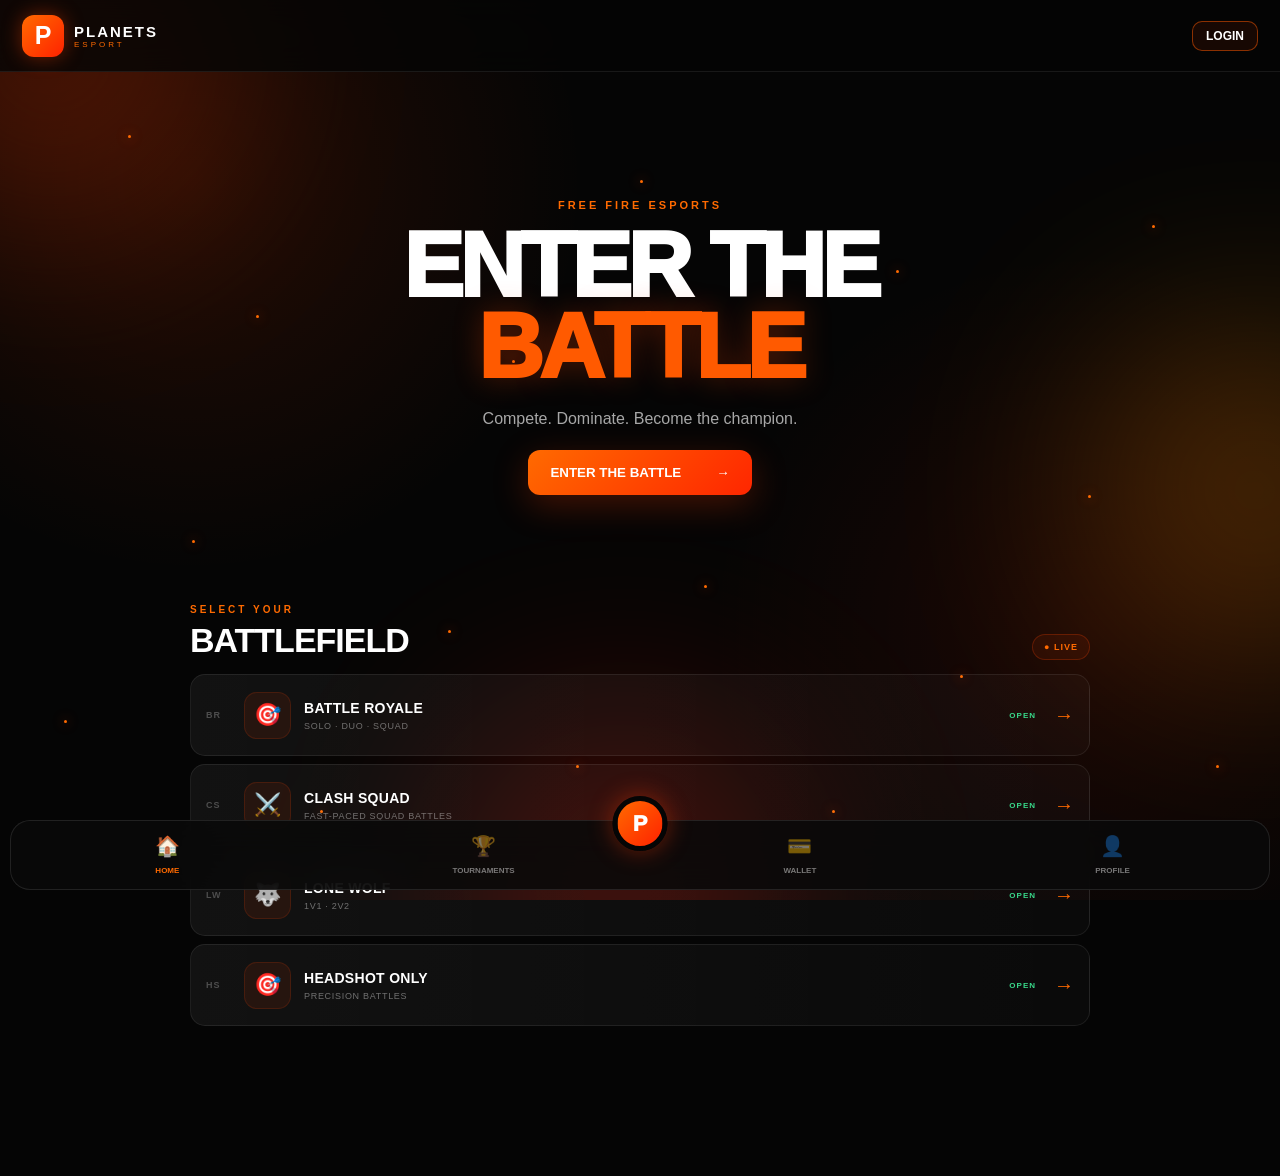
==== commit 785c314a: "Add files via upload" ====
--- a/index.html
+++ b/index.html
@@ -1,15 +1,81 @@
 <!DOCTYPE html>
-< lang="en">
+<html lang="en">
 <head>
 <meta charset="UTF-8">
 <meta name="viewport" content="width=device-width, initial-scale=1.0">
 <title>Planets Esport</title>
+
 <link rel="stylesheet" href="style.css">
+
+<style>
+    /* Small startup screen to prevent the raw HTML/white flash */
+    #startup-screen {
+        position: fixed;
+        inset: 0;
+        z-index: 999999;
+        display: flex;
+        align-items: center;
+        justify-content: center;
+        background: #050505;
+        transition: opacity .25s ease, visibility .25s ease;
+    }
+
+    #startup-screen.hide {
+        opacity: 0;
+        visibility: hidden;
+        pointer-events: none;
+    }
+
+    .startup-inner {
+        text-align: center;
+    }
+
+    .startup-p {
+        width: 58px;
+        height: 58px;
+        margin: 0 auto 14px;
+        display: flex;
+        align-items: center;
+        justify-content: center;
+        border-radius: 15px;
+        background: linear-gradient(135deg,#ff6a00,#ff2200);
+        font-size: 30px;
+        font-weight: 900;
+        box-shadow: 0 0 30px rgba(255,70,0,.35);
+    }
+
+    .startup-title {
+        font-size: 16px;
+        font-weight: 900;
+        letter-spacing: 3px;
+    }
+
+    .startup-sub {
+        margin-top: 6px;
+        font-size: 9px;
+        letter-spacing: 2px;
+        color: #ff6a00;
+    }
+</style>
 </head>
 
 <body>
 
+<!-- STARTUP -->
+
+<div id="startup-screen">
+    <div class="startup-inner">
+        <div class="startup-p">P</div>
+        <div class="startup-title">PLANETS ESPORT</div>
+        <div class="startup-sub">LOADING</div>
+    </div>
+</div>
+
+
+<!-- ANIMATED BACKGROUND -->
+
 <div class="animated-background">
+
     <div class="glow glow-one"></div>
     <div class="glow glow-two"></div>
     <div class="glow glow-three"></div>
@@ -20,22 +86,41 @@
         <i></i><i></i><i></i><i></i>
         <i></i><i></i><i></i><i></i>
     </div>
+
 </div>
 
 
+<!-- TOPBAR -->
+
 <header class="topbar">
 
     <div class="logo" onclick="showPage('home')">
-        <div class="logo-mark">P</div>
+
+        <div class="logo-mark">
+            P
+        </div>
 
         <div>
-            <div class="logo-main">PLANETS</div>
-            <div class="logo-sub">ESPORT</div>
+            <div class="logo-main">
+                PLANETS
+            </div>
+
+            <div class="logo-sub">
+                ESPORT
+            </div>
         </div>
-    </div>
-
-    <button class="top-login" onclick="showPage('login')">
+
+    </div>
+
+
+    <button
+        id="login-btn"
+        class="top-login"
+        type="button"
+        onclick="showPage('login')">
+
         LOGIN
+
     </button>
 
 </header>
@@ -62,8 +147,10 @@
                 Compete. Dominate. Become the champion.
             </p>
 
-            <button class="battle-button"
-                    onclick="showPage('tournaments')">
+            <button
+                class="battle-button"
+                type="button"
+                onclick="showPage('tournaments')">
 
                 ENTER THE BATTLE
 
@@ -75,8 +162,6 @@
 
     </section>
 
-
-    <!-- NEW HOME MODE SELECTOR -->
 
     <section class="battle-selector">
 
@@ -96,8 +181,10 @@
 
         <div class="battle-list">
 
-            <button class="battle-row"
-                    onclick="openMode('battle')">
+            <button
+                class="battle-row"
+                type="button"
+                onclick="openMode('battle')">
 
                 <div class="row-number">
                     BR
@@ -130,8 +217,10 @@
             </button>
 
 
-            <button class="battle-row"
-                    onclick="openMode('clash')">
+            <button
+                class="battle-row"
+                type="button"
+                onclick="openMode('clash')">
 
                 <div class="row-number">
                     CS
@@ -164,8 +253,10 @@
             </button>
 
 
-            <button class="battle-row"
-                    onclick="openMode('lone')">
+            <button
+                class="battle-row"
+                type="button"
+                onclick="openMode('lone')">
 
                 <div class="row-number">
                     LW
@@ -198,8 +289,10 @@
             </button>
 
 
-            <button class="battle-row"
-                    onclick="openMode('headshot')">
+            <button
+                class="battle-row"
+                type="button"
+                onclick="openMode('headshot')">
 
                 <div class="row-number">
                     HS
@@ -257,9 +350,11 @@
 
     <div class="tournament-menu">
 
-        <button onclick="openMode('battle')">
-
-            <div class="menu-icon">🎯</div>
+        <button type="button" onclick="openMode('battle')">
+
+            <div class="menu-icon">
+                🎯
+            </div>
 
             <div class="menu-text">
 
@@ -278,9 +373,11 @@
         </button>
 
 
-        <button onclick="openMode('clash')">
-
-            <div class="menu-icon">⚔️</div>
+        <button type="button" onclick="openMode('clash')">
+
+            <div class="menu-icon">
+                ⚔️
+            </div>
 
             <div class="menu-text">
 
@@ -289,7 +386,7 @@
                 </strong>
 
                 <small>
-                    1V1 • 2V2 • 4V4
+                    SQUAD BATTLES
                 </small>
 
             </div>
@@ -299,9 +396,11 @@
         </button>
 
 
-        <button onclick="openMode('lone')">
-
-            <div class="menu-icon">🐺</div>
+        <button type="button" onclick="openMode('lone')">
+
+            <div class="menu-icon">
+                🐺
+            </div>
 
             <div class="menu-text">
 
@@ -310,7 +409,7 @@
                 </strong>
 
                 <small>
-                    1V1 • 2V2
+                    1V1
                 </small>
 
             </div>
@@ -320,9 +419,11 @@
         </button>
 
 
-        <button onclick="openMode('headshot')">
-
-            <div class="menu-icon">🎯</div>
+        <button type="button" onclick="openMode('headshot')">
+
+            <div class="menu-icon">
+                🎯
+            </div>
 
             <div class="menu-text">
 
@@ -331,7 +432,7 @@
                 </strong>
 
                 <small>
-                    1V1 • 2V2 • 4V4
+                    PRECISION BATTLES
                 </small>
 
             </div>
@@ -349,12 +450,15 @@
 
 <section id="formats" class="page">
 
-    <button class="back-button"
-            onclick="showPage('tournaments')">
+    <button
+        class="back-button"
+        type="button"
+        onclick="showPage('tournaments')">
 
         ← BACK
 
     </button>
+
 
     <div class="page-header">
 
@@ -372,8 +476,10 @@
 
     </div>
 
-    <div id="format-container"
-         class="format-grid">
+
+    <div
+        id="format-container"
+        class="format-grid">
     </div>
 
 </section>
@@ -383,12 +489,15 @@
 
 <section id="tournament-list" class="page">
 
-    <button class="back-button"
-            onclick="showPage('formats')">
+    <button
+        class="back-button"
+        type="button"
+        onclick="showPage('formats')">
 
         ← BACK
 
     </button>
+
 
     <div class="page-header">
 
@@ -406,8 +515,10 @@
 
     </div>
 
-    <div id="tournament-container"
-         class="tournament-container">
+
+    <div
+        id="tournament-container"
+        class="tournament-container">
     </div>
 
 </section>
@@ -417,12 +528,15 @@
 
 <section id="details" class="page">
 
-    <button class="back-button"
-            onclick="showPage('tournament-list')">
+    <button
+        class="back-button"
+        type="button"
+        onclick="showPage('tournament-list')">
 
         ← BACK
 
     </button>
+
 
     <div class="details-box">
 
@@ -478,8 +592,10 @@
         </div>
 
 
-        <button class="battle-button full"
-                onclick="joinTournament()">
+        <button
+            class="battle-button full"
+            type="button"
+            onclick="joinTournament()">
 
             JOIN TOURNAMENT
 
@@ -519,20 +635,23 @@
 
             <label>EMAIL</label>
 
-            <input type="email"
-                   placeholder="Enter your email"
-                   required>
+            <input
+                type="email"
+                placeholder="Enter your email"
+                required>
 
 
             <label>PASSWORD</label>
 
-            <input type="password"
-                   placeholder="Enter your password"
-                   required>
-
-
-            <button class="battle-button full"
-                    type="submit">
+            <input
+                type="password"
+                placeholder="Enter your password"
+                required>
+
+
+            <button
+                class="battle-button full"
+                type="submit">
 
                 LOGIN
 
@@ -585,61 +704,70 @@
 
             <label>FIRST NAME</label>
 
-            <input type="text"
-                   placeholder="First name"
-                   required>
+            <input
+                type="text"
+                placeholder="First name"
+                required>
 
 
             <label>LAST NAME</label>
 
-            <input type="text"
-                   placeholder="Last name"
-                   required>
+            <input
+                type="text"
+                placeholder="Last name"
+                required>
 
 
             <label>EMAIL</label>
 
-            <input type="email"
-                   placeholder="example@gmail.com"
-                   required>
+            <input
+                type="email"
+                placeholder="example@gmail.com"
+                required>
 
 
             <label>FREE FIRE UID</label>
 
-            <input type="text"
-                   placeholder="Enter your UID"
-                   required>
+            <input
+                type="text"
+                placeholder="Enter your UID"
+                required>
 
 
             <label>IN-GAME NAME</label>
 
-            <input type="text"
-                   placeholder="Your IGN"
-                   required>
+            <input
+                type="text"
+                placeholder="Your IGN"
+                required>
 
 
             <label>WHATSAPP NUMBER</label>
 
-            <input type="tel"
-                   placeholder="Enter WhatsApp number">
+            <input
+                type="tel"
+                placeholder="Enter WhatsApp number">
 
 
             <label>PASSWORD</label>
 
-            <input type="password"
-                   placeholder="Create password"
-                   required>
+            <input
+                type="password"
+                placeholder="Create password"
+                required>
 
 
             <label>CONFIRM PASSWORD</label>
 
-            <input type="password"
-                   placeholder="Confirm password"
-                   required>
-
-
-            <button class="battle-button full"
-                    type="submit">
+            <input
+                type="password"
+                placeholder="Confirm password"
+                required>
+
+
+            <button
+                class="battle-button full"
+                type="submit">
 
                 CREATE ACCOUNT
 
@@ -671,7 +799,9 @@
 
     <div class="page-header">
 
-        <small>PLANETS ESPORT</small>
+        <small>
+            PLANETS ESPORT
+        </small>
 
         <h1>
             WALLET
@@ -698,12 +828,20 @@
 
             <div class="wallet-actions">
 
-                <button onclick="showWalletDemo()">
+                <button
+                    type="button"
+                    onclick="showWalletDemo()">
+
                     ＋ ADD MONEY
+
                 </button>
 
-                <button onclick="showWalletDemo()">
+                <button
+                    type="button"
+                    onclick="showWalletDemo()">
+
                     ↗ WITHDRAW
+
                 </button>
 
             </div>
@@ -734,8 +872,9 @@
             </div>
 
 
-            <div id="transactions"
-                 class="transactions">
+            <div
+                id="transactions"
+                class="transactions">
 
                 <div class="empty-transactions">
 
@@ -793,66 +932,113 @@
 
     <div class="profile-menu">
 
-        <button>
+        <!-- PERSONAL DETAILS -->
+
+        <button
+            type="button"
+            data-profile="personal"
+            onclick="openPersonalDetails()">
 
             <span class="profile-icon">
                 👤
             </span>
 
             <div>
-                <strong>ACCOUNT</strong>
-                <small>Personal information</small>
-            </div>
-
-            <b>→</b>
+                <strong>
+                    ACCOUNT
+                </strong>
+
+                <small>
+                    Personal information
+                </small>
+            </div>
+
+            <b>
+                →
+            </b>
 
         </button>
 
 
-        <button onclick="showPage('tournaments')">
+        <!-- MY TOURNAMENTS -->
+
+        <button
+            type="button"
+            data-profile="tournaments"
+            onclick="openMyTournaments()">
 
             <span class="profile-icon">
                 🏆
             </span>
 
             <div>
-                <strong>MY TOURNAMENTS</strong>
-                <small>Your registered matches</small>
-            </div>
-
-            <b>→</b>
+                <strong>
+                    MY TOURNAMENTS
+                </strong>
+
+                <small>
+                    Your registered matches
+                </small>
+            </div>
+
+            <b>
+                →
+            </b>
 
         </button>
 
 
-        <button onclick="showPage('wallet')">
+        <!-- WALLET -->
+
+        <button
+            type="button"
+            onclick="showPage('wallet')">
 
             <span class="profile-icon">
                 💰
             </span>
 
             <div>
-                <strong>WALLET</strong>
-                <small>Balance and transactions</small>
-            </div>
-
-            <b>→</b>
+                <strong>
+                    WALLET
+                </strong>
+
+                <small>
+                    Balance and transactions
+                </small>
+            </div>
+
+            <b>
+                →
+            </b>
 
         </button>
 
 
-        <button>
+        <!-- HELP -->
+
+        <button
+            type="button"
+            data-profile="help"
+            onclick="openHelpFeedback()">
 
             <span class="profile-icon">
                 💬
             </span>
 
             <div>
-                <strong>HELP & FEEDBACK</strong>
-                <small>Contact Planets Esport</small>
-            </div>
-
-            <b>→</b>
+                <strong>
+                    HELP & FEEDBACK
+                </strong>
+
+                <small>
+                    Contact Planets Esport
+                </small>
+            </div>
+
+            <b>
+                →
+            </b>
 
         </button>
 
@@ -861,57 +1047,196 @@
 </section>
 
 
+<!-- PERSONAL DETAILS -->
+
+<section id="account-info" class="page">
+
+    <button
+        class="back-button"
+        type="button"
+        onclick="showPage('profile')">
+
+        ← BACK
+
+    </button>
+
+
+    <div class="page-header">
+
+        <small>
+            PLAYER PROFILE
+        </small>
+
+        <h1>
+            PERSONAL DETAILS
+        </h1>
+
+        <p>
+            View your account information.
+        </p>
+
+    </div>
+
+
+    <div
+        id="account-details-content"
+        class="details-box">
+
+    </div>
+
+</section>
+
+
+<!-- MY TOURNAMENTS -->
+
+<section id="my-tournaments" class="page">
+
+    <button
+        class="back-button"
+        type="button"
+        onclick="showPage('profile')">
+
+        ← BACK
+
+    </button>
+
+
+    <div class="page-header">
+
+        <small>
+            PLAYER PROFILE
+        </small>
+
+        <h1>
+            MY TOURNAMENTS
+        </h1>
+
+        <p>
+            Your registered tournaments.
+        </p>
+
+    </div>
+
+
+    <div
+        id="my-tournaments-container"
+        class="tournament-container">
+
+    </div>
+
+</section>
+
+
 <!-- BOTTOM HUB -->
 
 <nav class="bottom-hub">
 
-    <button class="hub-item active"
-            onclick="showPage('home')">
-
-        <span class="hub-icon">🏠</span>
-        <small>HOME</small>
+    <button
+        class="hub-item active"
+        type="button"
+        onclick="showPage('home')">
+
+        <span class="hub-icon">
+            🏠
+        </span>
+
+        <small>
+            HOME
+        </small>
 
     </button>
 
 
-    <button class="hub-item"
-            onclick="showPage('tournaments')">
-
-        <span class="hub-icon">🏆</span>
-        <small>TOURNAMENTS</small>
+    <button
+        class="hub-item"
+        type="button"
+        onclick="showPage('tournaments')">
+
+        <span class="hub-icon">
+            🏆
+        </span>
+
+        <small>
+            TOURNAMENTS
+        </small>
 
     </button>
 
 
-    <button class="hub-center"
-            onclick="showPage('home')">
+    <button
+        class="hub-center"
+        type="button"
+        onclick="showPage('home')">
 
         P
 
     </button>
 
 
-    <button class="hub-item"
-            onclick="showPage('wallet')">
-
-        <span class="hub-icon">💳</span>
-        <small>WALLET</small>
+    <button
+        class="hub-item"
+        type="button"
+        onclick="showPage('wallet')">
+
+        <span class="hub-icon">
+            💳
+        </span>
+
+        <small>
+            WALLET
+        </small>
 
     </button>
 
 
-    <button class="hub-item"
-            onclick="showPage('profile')">
-
-        <span class="hub-icon">👤</span>
-        <small>PROFILE</small>
+    <button
+        class="hub-item"
+        type="button"
+        onclick="showPage('profile')">
+
+        <span class="hub-icon">
+            👤
+        </span>
+
+        <small>
+            PROFILE
+        </small>
 
     </button>
 
 </nav>
 
+
+<!-- IMPORTANT: tournaments.js MUST COME FIRST -->
 
 <script src="tournaments.js"></script>
 <script src="script.js"></script>
+
+
+<script>
+    window.addEventListener("load", function () {
+
+        const startup =
+            document.getElementById("startup-screen");
+
+        if (startup) {
+
+            setTimeout(function () {
+
+                startup.classList.add("hide");
+
+                setTimeout(function () {
+
+                    startup.remove();
+
+                }, 300);
+
+            }, 250);
+
+        }
+
+    });
+</script>
+
 </body>
 </html>
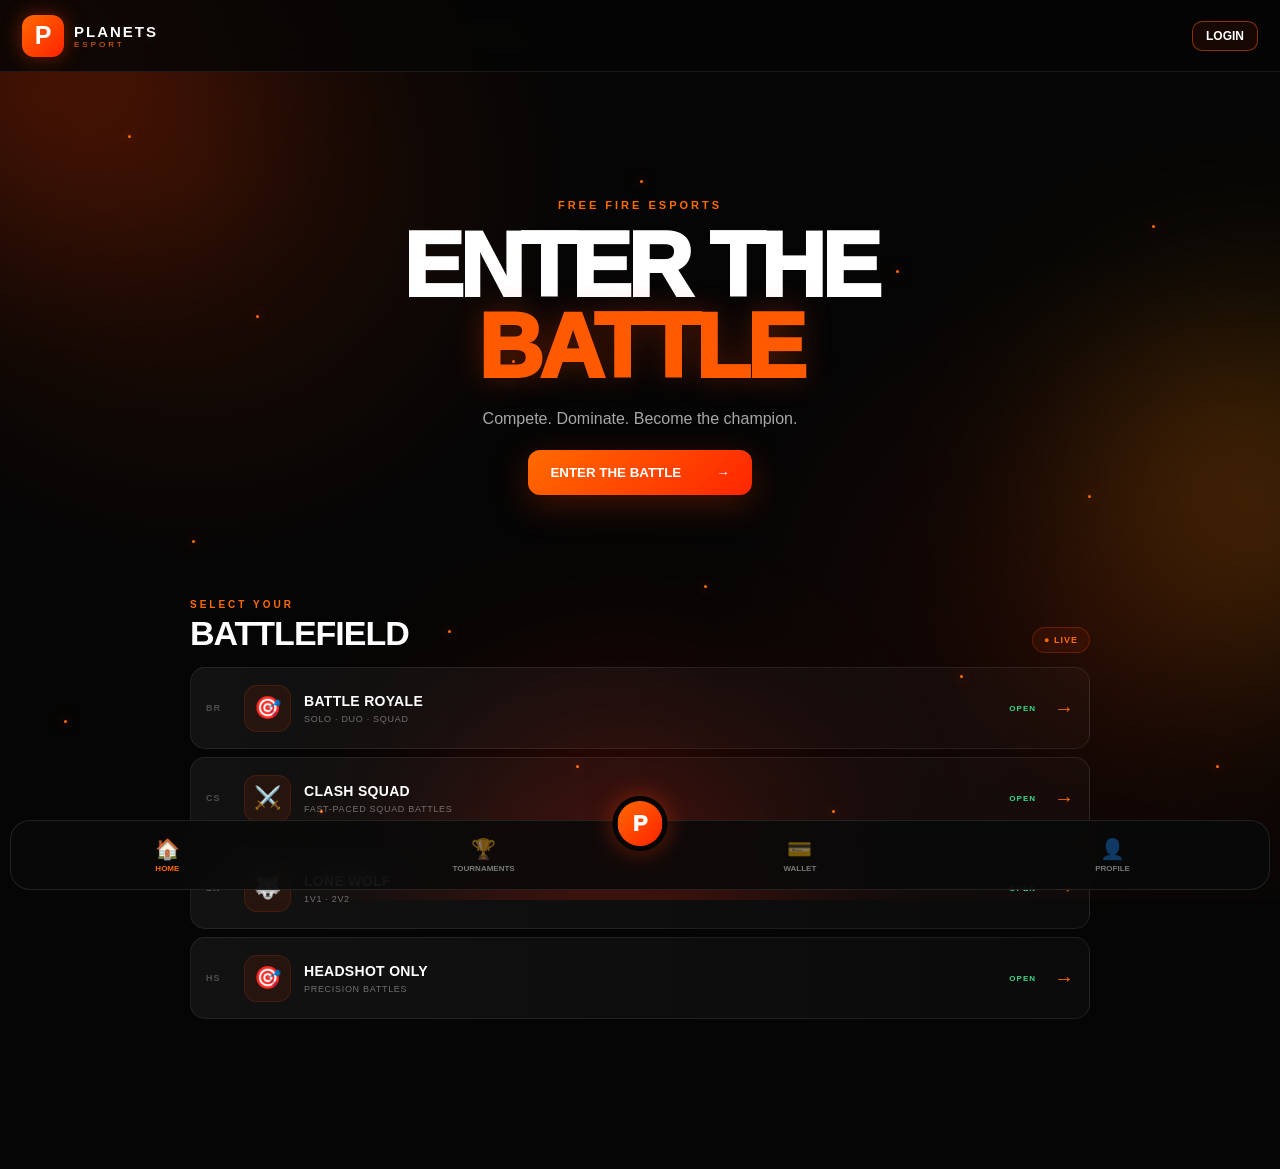
==== commit b6e63a52: "Add files via upload" ====
--- a/index.html
+++ b/index.html
@@ -1,3 +1,6 @@
+<title>Planets Esport - Free Fire Esports Tournaments</title>
+
+<meta name="description" content="Planets Esport - Join competitive Free Fire esports tournaments, check matches, prizes and upcoming events.">
 <!DOCTYPE html>
 <html lang="en">
 <head>
